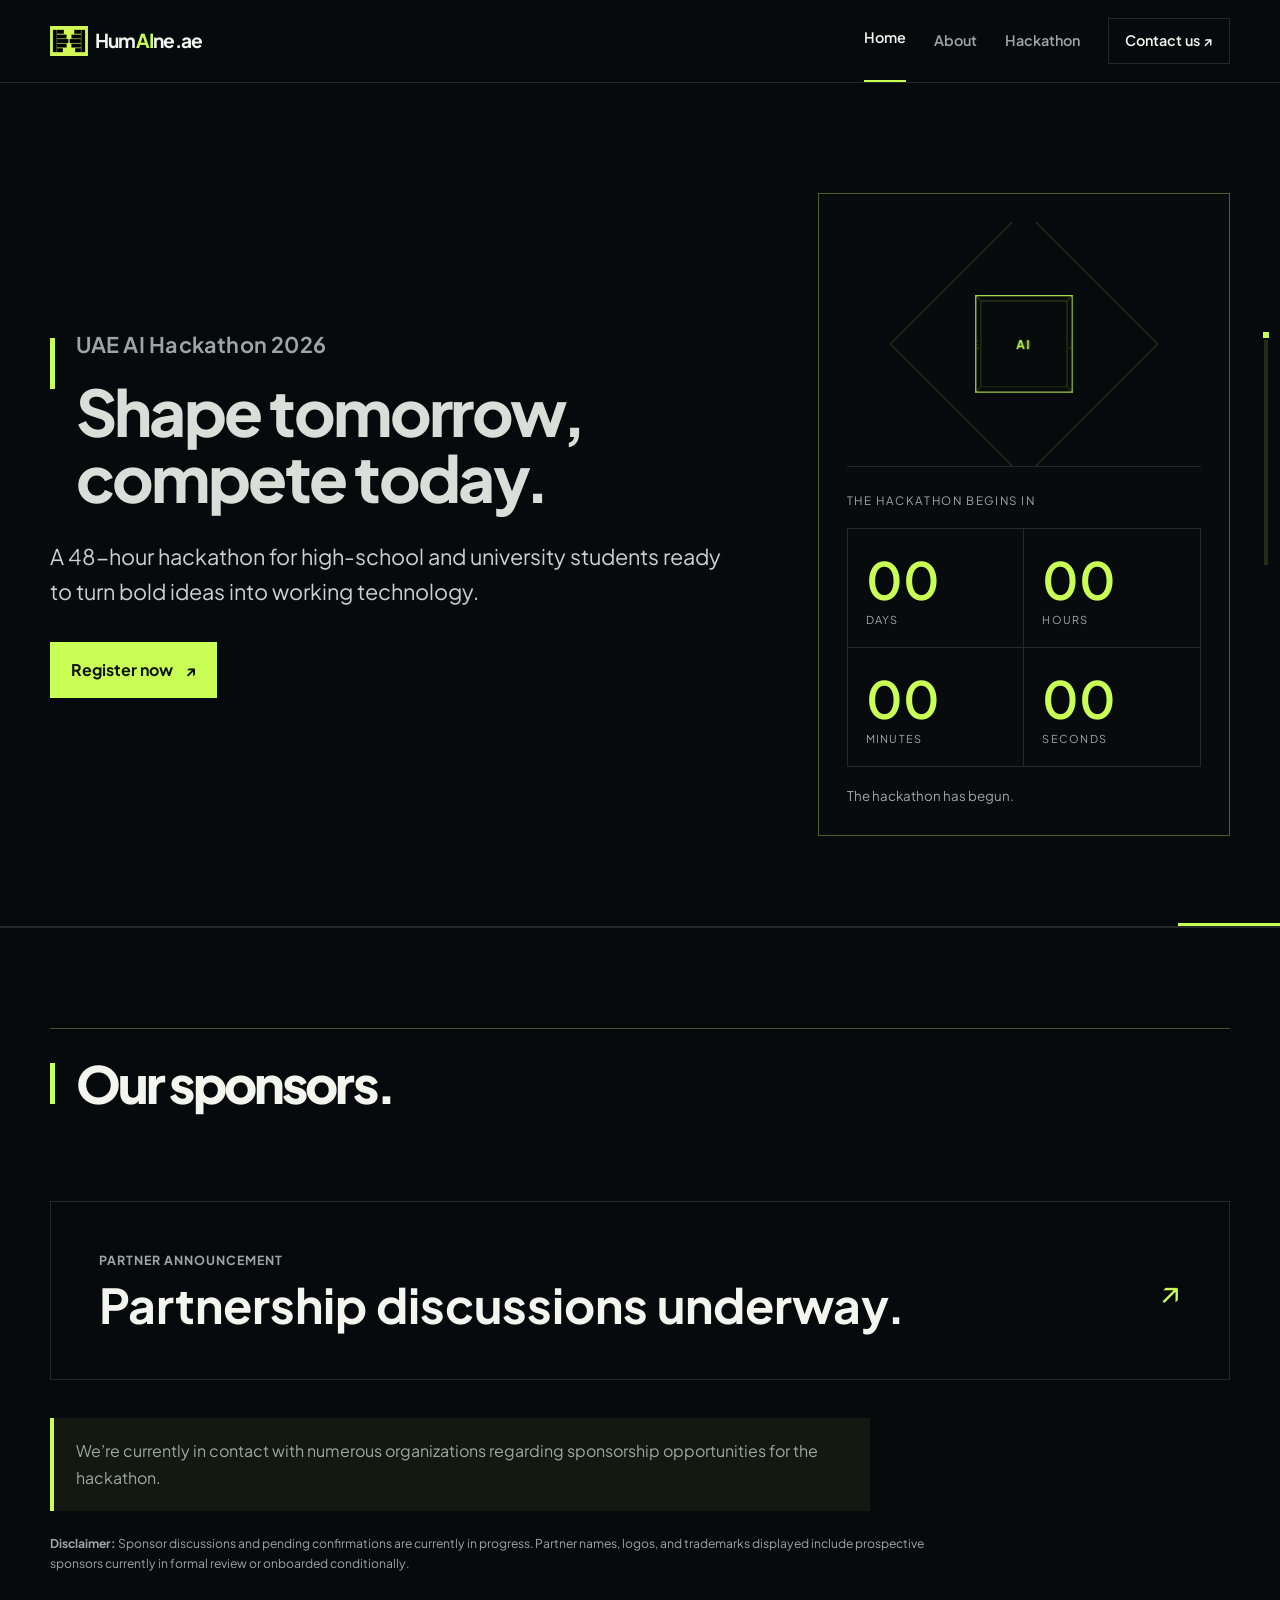
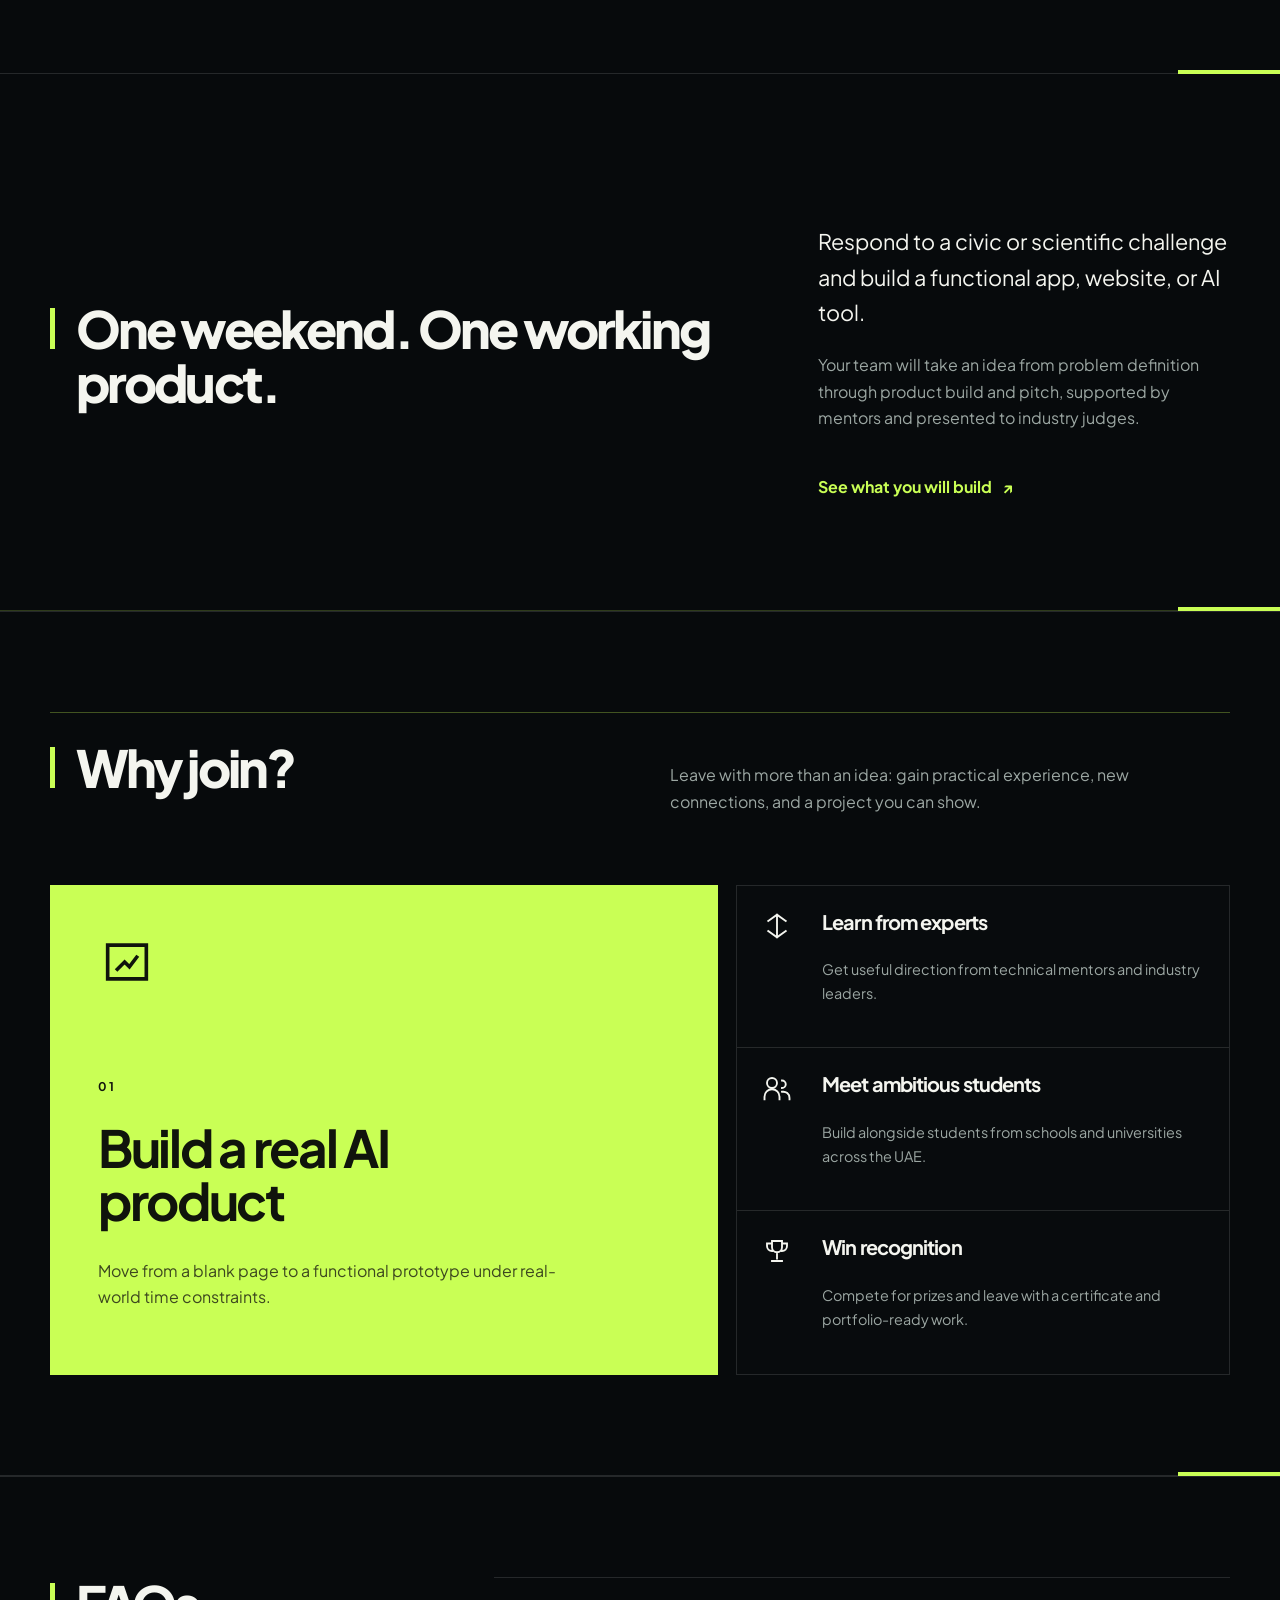
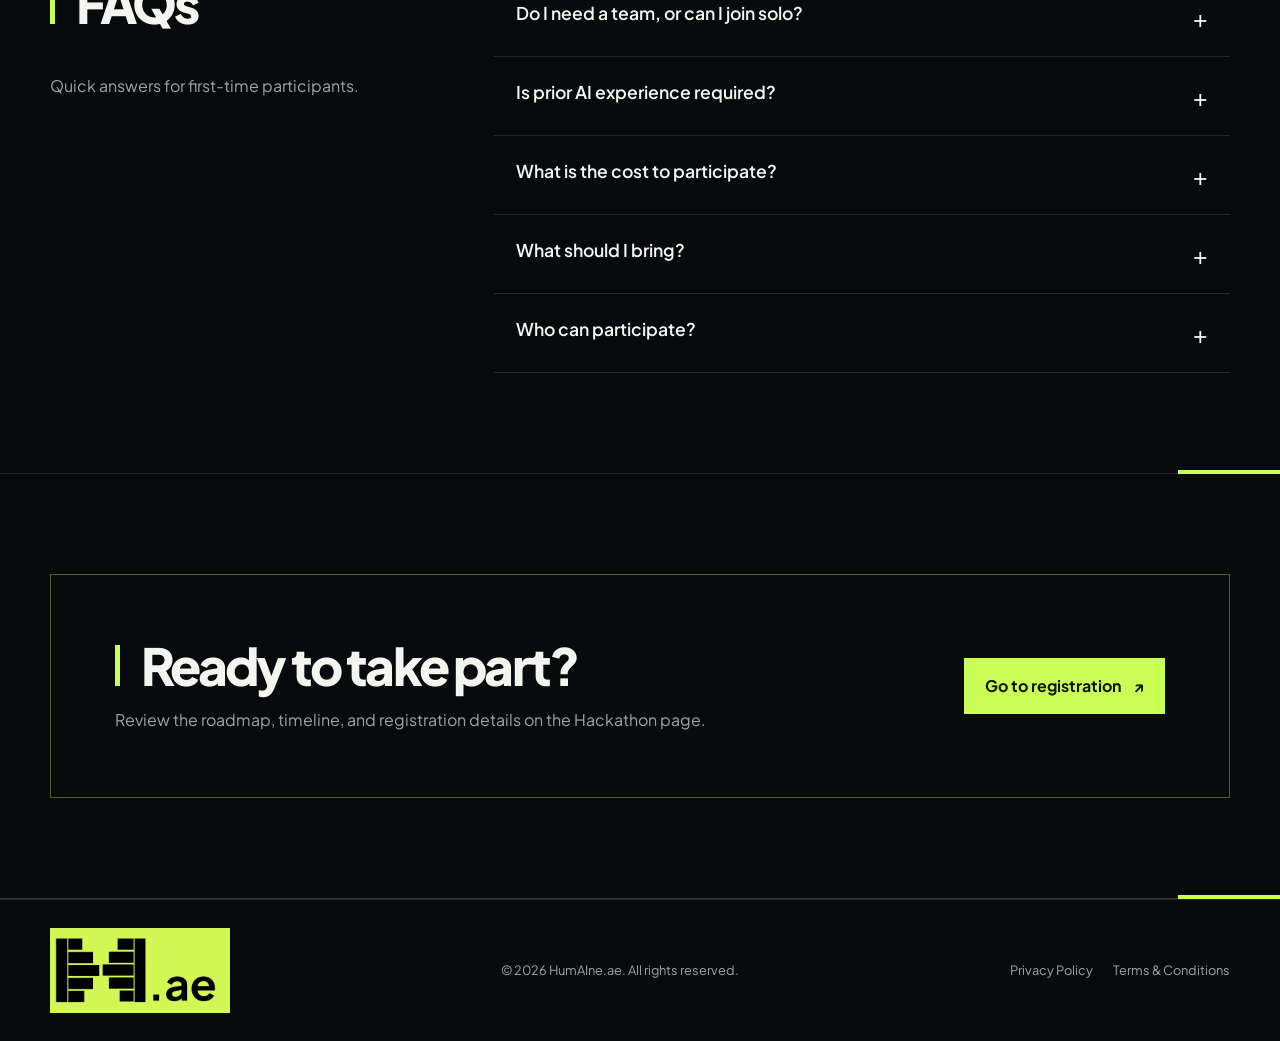
==== index.html @ a7acb96a "date change 2" ====
<!doctype html>
<html lang="en">
<head>
<base id="site-base" href="/">
<script>if (location.protocol === 'file:') document.getElementById('site-base').href = new URL('.', location.href).href;</script>
  <meta charset="utf-8">
  <meta name="viewport" content="width=device-width,initial-scale=1">
  <title>UAE AI Hackathon 2026 for Students | HumAIne</title>
  <meta name="description" content="Join the HumAIne UAE AI Hackathon 2026—a free 48-hour event for high-school and university students building real AI solutions.">
  <link rel="canonical" href="https://humaine.ae/">
  <meta property="og:type" content="website">
  <meta property="og:title" content="HumAIne | UAE AI Hackathon">
  <meta property="og:description" content="Build real AI solutions at the UAE AI Hackathon. Apply now!">
<meta property="og:image" content="https://humaine.ae/assets/images/og-preview.png">
  <meta property="og:image:width" content="1200"><meta property="og:image:height" content="630">
  <meta property="og:url" content="https://humaine.ae/"><meta property="og:site_name" content="HumAIne">
  <meta name="twitter:card" content="summary_large_image">
  <meta name="twitter:title" content="HumAIne | UAE AI Hackathon">
  <meta name="twitter:description" content="Build ideas that move the UAE forward. Register your team.">
<meta name="twitter:image" content="https://humaine.ae/assets/images/og-preview.png">
<link rel="icon" type="image/svg+xml" href="/favicon.svg">
<link rel="stylesheet" href="assets/css/styles.css">
<script src="assets/js/script.js" defer></script>
</head>
<body>
  <header class="site-header"><div class="container"><a class="brand" href="/" aria-label="HumAIne.ae home"><img class="brand-mark" src="assets/images/logonew.svg" alt="" width="512" height="416"><span class="brand-text">Hum<span>AI</span>ne.ae</span></a><nav class="main-nav" aria-label="Primary"><a aria-current="page" href="/"><span>Home</span></a><a href="/about/"><span>About</span></a><a href="/hackathon/"><span>Hackathon</span></a><a class="nav-cta" href="/contact/">Contact us ↗</a></nav></div></header>
  <main>
    <section class="countdown-hero">
      <div class="ai-grid" aria-hidden="true"><span></span><span></span><span></span><span></span><span></span></div>
      <div class="container countdown-layout">
        <div class="countdown-copy">
          <h1><span class="event-title">UAE AI Hackathon 2026</span><span>Shape tomorrow,</span> <span>compete today.</span></h1>
          <p class="lede">A 48-hour hackathon for high-school and university students ready to turn bold ideas into working technology.</p>
          <a class="btn" href="/hackathon/#registration">Register now <span>↗</span></a>
        </div>
        <div class="countdown-panel" data-countdown="2026-11-13T13:00:00+04:00">
          <div class="cube-stage" aria-hidden="true">
            <div class="data-cube">
              <span class="cube-face cube-front">AI</span><span class="cube-face cube-back">01</span>
              <span class="cube-face cube-right">BUILD</span><span class="cube-face cube-left">UAE</span>
              <span class="cube-face cube-top">48H</span><span class="cube-face cube-bottom">2026</span>
            </div>
            <div class="cube-axis"></div>
          </div>
          <p>The hackathon begins in</p>
          <div class="countdown-units" aria-hidden="true">
            <div><strong data-days>00</strong><span>Days</span></div>
            <div><strong data-hours>00</strong><span>Hours</span></div>
            <div><strong data-minutes>00</strong><span>Minutes</span></div>
            <div><strong data-seconds>00</strong><span>Seconds</span></div>
          </div>
          <small data-countdown-status>Friday, November 13 · 1:00 PM GST (UTC+4)</small>
        </div>
      </div>
    </section>

    <section class="home-sponsors" aria-labelledby="sponsors-title"><div class="container"><div class="section-head"><div><h2 id="sponsors-title">Our sponsors.</h2></div></div><a class="sponsor-pending-link" href="/contact/#partners"><span><small>Partner announcement</small><strong>Partnership discussions underway.</strong></span><span aria-hidden="true">↗</span></a><p class="sponsor-status">We’re currently in contact with numerous organizations regarding sponsorship opportunities for the hackathon.</p><p class="sponsor-disclaimer"><strong>Disclaimer:</strong> Sponsor discussions and pending confirmations are currently in progress. Partner names, logos, and trademarks displayed include prospective sponsors currently in formal review or onboarded conditionally.</p></div></section>

    <section class="home-intro"><div class="container intro-layout"><div><h2>One weekend. One working product.</h2></div><div class="intro-copy"><p class="lede">Respond to a civic or scientific challenge and build a functional app, website, or AI tool.</p><p>Your team will take an idea from problem definition through product build and pitch, supported by mentors and presented to industry judges.</p><a class="text-link" href="/hackathon/#roadmap">See what you will build <span>↗</span></a></div></div></section>

    <section class="why-join" aria-labelledby="why-title"><div class="container"><div class="section-head"><div><h2 id="why-title">Why join?</h2></div><p>Leave with more than an idea: gain practical experience, new connections, and a project you can show.</p></div><div class="value-layout">
      <article class="value-feature"><svg aria-hidden="true" viewBox="0 0 24 24"><path d="M4 19V5h16v14H4Zm4-4 3-3 2 2 3-4"/></svg><span>01</span><h3>Build a real AI product</h3><p>Move from a blank page to a functional prototype under real-world time constraints.</p></article>
      <div class="value-stack"><article><svg aria-hidden="true" viewBox="0 0 24 24"><path d="M12 3v18M5 8l7-5 7 5M5 16l7 5 7-5"/></svg><h3>Learn from experts</h3><p>Get useful direction from technical mentors and industry leaders.</p></article><article><svg aria-hidden="true" viewBox="0 0 24 24"><path d="M8 12a4 4 0 1 0 0-8 4 4 0 0 0 0 8Zm8 0a3 3 0 1 0 0-6M2 21v-2a6 6 0 0 1 12 0v2m2-6a5 5 0 0 1 6 5v1"/></svg><h3>Meet ambitious students</h3><p>Build alongside students from schools and universities across the UAE.</p></article><article><svg aria-hidden="true" viewBox="0 0 24 24"><path d="M8 4h8v5a4 4 0 0 1-8 0V4Zm0 2H4v2a4 4 0 0 0 4 4m8-6h4v2a4 4 0 0 1-4 4m-4 1v5m-4 2h8"/></svg><h3>Win recognition</h3><p>Compete for prizes and leave with a certificate and portfolio-ready work.</p></article></div>
    </div></div></section>

    <section class="faq-section" aria-labelledby="faq-title"><div class="container faq-layout"><div><h2 id="faq-title">FAQs</h2><p>Quick answers for first-time participants.</p></div><div class="faq-list"><details><summary>Do I need a team, or can I join solo?<span>+</span></summary><p>You can register your interest even if you do not yet have a complete team. Final team formation details will be shared with accepted participants.</p></details><details><summary>Is prior AI experience required?<span>+</span></summary><p>No. Curiosity, commitment, and a willingness to learn matter most. Teams can combine technical, design, research, and presentation skills.</p></details><details><summary>What is the cost to participate?<span>+</span></summary><p><strong>Participation is 100% free.</strong> There is no registration or attendance fee.</p></details><details><summary>What should I bring?<span>+</span></summary><p>Bring your laptop, charger, identification, and anything specified in the participant information sent before the event.</p></details><details><summary>Who can participate?<span>+</span></summary><p>The hackathon is open to eligible high-school and university students across the UAE.</p></details></div></div></section>

    <section class="home-registration"><div class="container registration-callout"><div><h2>Ready to take part?</h2><p>Review the roadmap, timeline, and registration details on the Hackathon page.</p></div><a class="btn" href="/hackathon/#registration">Go to registration <span>↗</span></a></div></section>
  </main>
  <footer class="site-footer"><div class="container legal-footer"><span>© 2026 HumAIne.ae. All rights reserved.</span><nav aria-label="Legal"><a href="/privacy/">Privacy Policy</a><a href="/terms/">Terms &amp; Conditions</a></nav></div></footer>
</body>
</html>
---- assets/css/styles.css ----
@font-face {
  font-family: "Plus Jakarta Sans";
src: url("../fonts/PlusJakartaSans-VariableFont_wght.ttf") format("truetype");
  font-style: normal;
  font-weight: 200 800;
  font-display: swap;
}
@font-face {
  font-family: "Plus Jakarta Sans";
src: url("../fonts/PlusJakartaSans-Italic-VariableFont_wght.ttf") format("truetype");
  font-style: italic;
  font-weight: 200 800;
  font-display: swap;
}

:root {
  --ink: #f4f5ef;
  --night: #080b0d;
  --panel: #111619;
  --soft: #9ca7a3;
  --line: rgba(255, 255, 255, 0.12);
  --lime: #c9ff55;
  --orange: #ff6b35;
  --max: 1180px;
}
* {
  box-sizing: border-box;
}
html {
  scroll-behavior: smooth;
  scrollbar-width: none;
  -ms-overflow-style: none;
}
html::-webkit-scrollbar,
body::-webkit-scrollbar {
  display: none;
  width: 0;
  height: 0;
}
body {
  margin: 0;
  background: var(--night);
  color: var(--ink);
  font-family: "DM Sans", sans-serif;
  line-height: 1.65;
}
body:before {
  content: "";
  position: fixed;
  inset: 0;
  pointer-events: none;
  opacity: 0.22;
  background-image:
    linear-gradient(rgba(255, 255, 255, 0.025) 1px, transparent 1px),
    linear-gradient(90deg, rgba(255, 255, 255, 0.025) 1px, transparent 1px);
  background-size: 44px 44px;
}
a {
  color: inherit;
}
.container {
  width: min(var(--max), calc(100% - 40px));
  margin: auto;
}
.site-header {
  position: sticky;
  top: 0;
  z-index: 100;
  border-bottom: 1px solid var(--line);
  background: rgba(8, 11, 13, 0.94);
  backdrop-filter: blur(18px);
}
.site-header .container {
  height: 82px;
  display: flex;
  align-items: center;
  justify-content: space-between;
  gap: 24px;
}
.brand {
  display: inline-flex;
  align-items: center;
  gap: 7px;
  font-size: 1.2rem;
  font-weight: 700;
  letter-spacing: -0.04em;
  text-decoration: none;
}
.brand img {
  display: block;
  flex: 0 0 auto;
}
.brand-mark {
  width: 38px;
  height: 34px;
  object-fit: contain;
}
.brand-text {
  color: var(--ink);
  white-space: nowrap;
}
.brand-text span {
  color: var(--lime);
}
.main-nav {
  display: flex;
  align-items: center;
  gap: 28px;
}
.main-nav a {
  display: inline-flex;
  align-items: center;
  justify-content: center;
  text-decoration: none;
  color: var(--soft);
  font-size: 0.9rem;
  font-weight: 600;
}
.main-nav a:hover,
.main-nav a[aria-current="page"] {
  color: var(--ink);
}
.menu-toggle {
  display: none;
  width: 46px;
  height: 46px;
  padding: 11px;
  background: transparent;
  border: 1px solid var(--line);
  cursor: pointer;
}
.menu-toggle span {
  display: block;
  width: 100%;
  height: 2px;
  margin: 4px 0;
  background: var(--ink);
  transition:
    transform 0.2s ease,
    opacity 0.2s ease;
}
.nav-cta {
  border: 1px solid var(--line);
  padding: 10px 16px;
  color: var(--ink) !important;
}
h1,
h2,
h3 {
  font-family: "Space Grotesk";
  line-height: 1.05;
  letter-spacing: -0.045em;
  margin-top: 0;
}
h1 {
  font-size: clamp(3rem, 7vw, 6.7rem);
  max-width: 1000px;
  margin-bottom: 28px;
}
h2 {
  font-size: clamp(2.2rem, 4vw, 4rem);
}
h3 {
  font-size: 1.25rem;
}
p {
  color: var(--soft);
}
.lede {
  font-size: clamp(1.05rem, 2vw, 1.35rem);
  max-width: 700px;
  color: #cbd1ce;
}
.hero {
  padding: 92px 0 72px;
  overflow: hidden;
}
.hero-grid {
  display: grid;
  grid-template-columns: 1.5fr 0.5fr;
  gap: 50px;
  align-items: end;
}
.hero h1 em {
  font-style: normal;
  color: var(--lime);
}
.button-row {
  display: flex;
  flex-wrap: wrap;
  gap: 12px;
  margin-top: 34px;
}
.btn {
  display: inline-flex;
  align-items: center;
  justify-content: center;
  gap: 12px;
  padding: 14px 20px;
  background: var(--lime);
  color: #10140c;
  text-decoration: none;
  font-weight: 700;
  border: 1px solid var(--lime);
}
.btn:hover {
  background: #dcff91;
}
.btn.secondary {
  background: transparent;
  color: var(--ink);
  border-color: var(--line);
}
.hero-note {
  border-left: 1px solid var(--line);
  padding-left: 26px;
}
.hero-note .big {
  font: 600 2.5rem "Space Grotesk";
  color: var(--ink);
  display: block;
}
.hero-note small {
  color: var(--soft);
  text-transform: uppercase;
  letter-spacing: 0.12em;
}
.stats {
  border-top: 1px solid var(--line);
  border-bottom: 1px solid var(--line);
}
.stats-grid {
  display: grid;
  grid-template-columns: repeat(4, 1fr);
}
.stat {
  padding: 28px 22px;
  border-right: 1px solid var(--line);
}
.stat:first-child {
  padding-left: 0;
}
.stat:last-child {
  border: 0;
}
.stat strong {
  display: block;
  font: 600 2rem "Space Grotesk";
  color: var(--lime);
}
.stat span {
  font-size: 0.8rem;
  color: var(--soft);
  text-transform: uppercase;
  letter-spacing: 0.1em;
}
.section {
  padding: 100px 0;
}
.section-head {
  display: grid;
  grid-template-columns: 1fr 1fr;
  gap: 60px;
  align-items: end;
  margin-bottom: 48px;
}
.section-head p {
  margin: 0;
  max-width: 580px;
}
.card-grid {
  display: grid;
  grid-template-columns: repeat(3, 1fr);
  gap: 16px;
}
.card {
  background: var(--panel);
  border: 1px solid var(--line);
  padding: 28px;
  min-height: 230px;
}
.card .number {
  color: var(--lime);
  font: 600 0.8rem "Space Grotesk";
  letter-spacing: 0.14em;
}
.card h3 {
  margin: 44px 0 12px;
}
.card p {
  margin: 0;
  font-size: 0.94rem;
}
.light-section {
  background: #eef1e9;
  color: #101411;
  position: relative;
}
.light-section p {
  color: #58605b;
}
.light-section .eyebrow {
  color: #4d7011;
}
.light-section .eyebrow:before {
  background: #4d7011;
}
.light-section .card {
  background: white;
  border-color: #d5dad1;
}
.light-section .card .number {
  color: #638d17;
}
.timeline {
  display: grid;
  grid-template-columns: repeat(3, 1fr);
  border-top: 1px solid var(--line);
}
.timeline article {
  padding: 28px;
  border-right: 1px solid var(--line);
}
.timeline article:first-child {
  padding-left: 0;
}
.timeline article:last-child {
  border: 0;
}
.timeline time {
  color: var(--orange);
  font-weight: 700;
  text-transform: uppercase;
  font-size: 0.78rem;
  letter-spacing: 0.12em;
}
.partner-band {
  padding: 44px 0;
  border-block: 1px solid var(--line);
}
.partner-row {
  display: flex;
  align-items: center;
  justify-content: space-between;
  gap: 30px;
}
.partner-name {
  font: 600 clamp(1.5rem, 3vw, 2.5rem) "Space Grotesk";
}
.partner-name span {
  color: var(--soft);
  font-size: 0.8rem;
  display: block;
  letter-spacing: 0.1em;
  text-transform: uppercase;
  margin-bottom: 4px;
}
.page-hero {
  padding: 80px 0 56px;
  border-bottom: 1px solid var(--line);
}
.page-hero h1 {
  font-size: clamp(3rem, 6vw, 5.5rem);
  margin-bottom: 20px;
}
.page-hero .lede {
  margin-bottom: 0;
}
.split {
  display: grid;
  grid-template-columns: 0.8fr 1.2fr;
  gap: 80px;
}
.split h2 {
  position: sticky;
  top: 30px;
}
.prose p {
  font-size: 1.12rem;
}
.feature-list {
  list-style: none;
  padding: 0;
  margin: 36px 0;
}
.feature-list li {
  padding: 20px 0;
  border-top: 1px solid var(--line);
  display: grid;
  grid-template-columns: 38px 1fr;
  gap: 14px;
  color: #cbd1ce;
}
.feature-list li:before {
  content: "↗";
  color: var(--lime);
}
.contact-grid {
  display: grid;
  grid-template-columns: 1fr 1fr;
  gap: 20px;
}
.contact-card {
  border: 1px solid var(--line);
  padding: 32px;
  background: var(--panel);
}
.contact-card a {
  font: 600 clamp(1.25rem, 2vw, 1.8rem) "Space Grotesk";
  text-decoration: none;
}
.contact-card p {
  margin-bottom: 4px;
}
.section-nav {
  display: flex;
  flex-wrap: wrap;
  gap: 10px;
  margin-top: 32px;
}
.section-nav a {
  border: 1px solid var(--line);
  padding: 10px 14px;
  text-decoration: none;
  color: var(--soft);
  font-size: 0.85rem;
  font-weight: 700;
}
.section-nav a:hover {
  border-color: var(--lime);
  color: var(--lime);
}
.media-placeholder {
  min-height: 360px;
  border: 1px dashed rgba(255, 255, 255, 0.25);
  display: grid;
  place-items: center;
  text-align: center;
  padding: 40px;
  background: var(--panel);
}
.media-placeholder strong {
  display: block;
  font: 600 1.4rem "Space Grotesk";
  color: var(--ink);
  margin-bottom: 8px;
}
.registration-box {
  border: 1px solid var(--line);
  background: var(--panel);
  padding: 40px;
}
.registration-box h3 {
  font-size: 1.8rem;
}
.registration-box p {
  max-width: 650px;
}
.callout {
  background: var(--lime);
  color: #10140c;
  padding: 54px;
  display: grid;
  grid-template-columns: 1.2fr 0.8fr;
  gap: 30px;
  align-items: center;
}
.callout h2 {
  margin: 0;
}
.callout p {
  color: #35401f;
}
.callout .btn {
  background: #10140c;
  color: white;
  border-color: #10140c;
  justify-self: end;
}
.site-footer {
  padding: 28px 0;
  border-top: 1px solid var(--line);
}
.legal-footer {
  display: flex;
  align-items: center;
  justify-content: space-between;
  gap: 24px;
  color: var(--soft);
  font-size: 0.8rem;
}

/* Accessible pointer and touch targets */
.main-nav a,
.btn,
.text-link,
.legal-footer a,
.faq-list summary {
  min-height: 44px;
}
.text-link,
.legal-footer a {
  display: inline-flex;
  align-items: center;
}
.footer-brand {
  display: block;
  flex: 0 0 auto;
  width: 180px;
  aspect-ratio: 2048 / 970;
}
.footer-brand img {
  display: block;
  width: 100%;
  height: 100%;
  object-fit: contain;
}
.legal-footer nav {
  display: flex;
  gap: 20px;
}
.legal-footer a {
  color: var(--soft);
  text-decoration: none;
}
.legal-footer a:hover {
  color: var(--ink);
}
.home-intro {
  padding: clamp(72px, 10vw, 130px) 0 100px;
}
.intro-layout {
  display: grid;
  grid-template-columns: 1.25fr 0.75fr;
  gap: 80px;
  align-items: center;
}
.home-intro h1,
.home-intro h2 {
  margin-bottom: 0;
}
.intro-copy {
  padding-bottom: 0;
}
.intro-copy .lede {
  color: var(--ink);
}
.text-link {
  display: inline-flex;
  gap: 10px;
  margin-top: 18px;
  color: var(--lime);
  font-weight: 700;
  text-decoration: none;
}
.text-link:hover span {
  transform: translate(3px, -3px);
}
.text-link span {
  transition: transform 0.18s ease;
}
.home-sponsors {
  padding: 100px 0;
  background: #eef1e9;
  color: #101411;
}
.home-sponsors p {
  color: #58605b;
}
.home-sponsors .eyebrow {
  color: #4d7011;
}
.home-sponsors .eyebrow:before {
  background: #4d7011;
}
.sponsor-gallery {
  display: grid;
  grid-template-columns: repeat(2, minmax(0, 1fr));
  gap: 28px;
}
.sponsor-item {
  margin: 0;
}
.sponsor-image {
  aspect-ratio: 16/9;
  background: #fff;
  border: 1px solid #d5dad1;
  display: grid;
  place-items: center;
  overflow: hidden;
}
.sponsor-image span {
  font: 600 clamp(1.5rem, 3vw, 2.5rem) "Space Grotesk";
  color: #18201a;
}
.sponsor-image--open {
  background: transparent;
  border-style: dashed;
}
.sponsor-image--open span {
  color: #7b837d;
  font-size: 1rem;
  text-transform: uppercase;
  letter-spacing: 0.14em;
}
.sponsor-item figcaption {
  margin-top: 15px;
  font: 600 1rem "Space Grotesk";
  color: #101411;
}
.sponsor-image img {
  display: block;
  width: 100%;
  height: 100%;
  object-fit: fill;
}
.sponsor-pending-link {
  display: flex;
  align-items: center;
  justify-content: space-between;
  gap: 28px;
  min-height: 150px;
  padding: clamp(26px, 5vw, 48px);
  border: 1px solid var(--line);
  color: var(--ink);
  text-decoration: none;
  transition:
    border-color 0.2s ease,
    background-color 0.2s ease;
}
.sponsor-pending-link small,
.sponsor-pending-link strong {
  display: block;
}
.sponsor-pending-link small {
  margin-bottom: 8px;
  color: var(--soft);
  font-size: 0.78rem;
  font-weight: 700;
  letter-spacing: 0.08em;
  text-transform: uppercase;
}
.sponsor-pending-link strong {
  font-size: clamp(1.6rem, 4vw, 3rem);
  line-height: 1.1;
}
.sponsor-pending-link > span:last-child {
  color: var(--lime);
  font-size: 2rem;
  transition: transform 0.2s ease;
}
.sponsor-pending-link:hover {
  border-color: var(--lime);
  background: rgba(201, 255, 85, 0.05);
}
.sponsor-pending-link:hover > span:last-child {
  transform: translate(4px, -4px);
}
.sponsor-contact {
  scroll-margin-top: 82px;
}
.home-registration {
  padding: 100px 0;
}
.registration-callout {
  display: grid;
  grid-template-columns: 1fr auto;
  gap: 50px;
  align-items: center;
  background: var(--panel);
  border: 1px solid var(--line);
  padding: clamp(32px, 6vw, 64px);
}
.registration-callout h2 {
  margin-bottom: 14px;
}
.registration-callout p:not(.eyebrow) {
  margin: 0;
  max-width: 650px;
}
.registration-callout .btn {
  white-space: nowrap;
}
.countdown-hero {
  position: relative;
  min-height: 680px;
  padding: 110px 0 90px;
  overflow: hidden;
  border-bottom: 1px solid var(--line);
}
.countdown-layout {
  position: relative;
  z-index: 2;
  display: grid;
  grid-template-columns: 1.25fr 0.75fr;
  gap: 80px;
  align-items: center;
}
.countdown-copy h1 {
  font-size: clamp(3.5rem, 7vw, 7rem);
  max-width: 850px;
}
.countdown-copy .lede {
  margin-bottom: 32px;
}
.countdown-panel {
  border: 1px solid var(--line);
  background: var(--night);
  padding: 28px;
}
.countdown-panel > p {
  margin: 0 0 18px;
  text-transform: uppercase;
  letter-spacing: 0.14em;
  font-size: 0.72rem;
}
.countdown-units {
  display: grid;
  grid-template-columns: 1fr 1fr;
  border-top: 1px solid var(--line);
  border-left: 1px solid var(--line);
}
.countdown-units div {
  padding: 18px;
  border-right: 1px solid var(--line);
  border-bottom: 1px solid var(--line);
}
.countdown-units strong,
.countdown-units span {
  display: block;
}
.countdown-units strong {
  font: 600 clamp(2rem, 4vw, 3.3rem) "Space Grotesk";
  color: var(--lime);
}
.countdown-units span {
  color: var(--soft);
  font-size: 0.68rem;
  text-transform: uppercase;
  letter-spacing: 0.12em;
}
.countdown-panel small {
  display: block;
  color: var(--soft);
  margin-top: 18px;
}
.ai-grid {
  position: absolute;
  inset: 0;
  opacity: 0.65;
  background-image:
    linear-gradient(rgba(201, 255, 85, 0.06) 1px, transparent 1px),
    linear-gradient(90deg, rgba(201, 255, 85, 0.06) 1px, transparent 1px);
  background-size: 64px 64px;
  mask-image: linear-gradient(90deg, #000, transparent);
}
.ai-grid span {
  position: absolute;
  width: 9px;
  height: 9px;
  background: var(--lime);
  border: 2px solid var(--night);
  animation: node-pulse 3s ease-in-out infinite;
}
.ai-grid span:nth-child(1) {
  left: 8%;
  top: 23%;
}
.ai-grid span:nth-child(2) {
  left: 28%;
  top: 68%;
  animation-delay: 0.5s;
}
.ai-grid span:nth-child(3) {
  left: 48%;
  top: 18%;
  animation-delay: 1.2s;
}
.ai-grid span:nth-child(4) {
  left: 67%;
  top: 78%;
  animation-delay: 1.8s;
}
.ai-grid span:nth-child(5) {
  left: 87%;
  top: 34%;
  animation-delay: 2.3s;
}
@keyframes node-pulse {
  0%,
  100% {
    transform: scale(1);
    opacity: 0.3;
  }
  50% {
    transform: scale(1.8);
    opacity: 1;
  }
}
.why-join {
  padding: 100px 0;
  border-block: 1px solid var(--line);
}
.value-layout {
  display: grid;
  grid-template-columns: 1.15fr 0.85fr;
  gap: 18px;
}
.value-feature {
  background: var(--lime);
  color: #10140c;
  padding: 48px;
  min-height: 490px;
  display: flex;
  flex-direction: column;
  align-items: flex-start;
}
.value-feature svg {
  width: 58px;
  height: 58px;
  margin-bottom: auto;
}
.value-feature span {
  font-size: 0.75rem;
  font-weight: 700;
  letter-spacing: 0.14em;
}
.value-feature h3 {
  font-size: clamp(2rem, 4vw, 3.6rem);
  margin: 24px 0 14px;
  max-width: 480px;
}
.value-feature p {
  color: #3d481f;
  max-width: 500px;
}
.value-stack {
  display: grid;
  grid-template-rows: repeat(3, 1fr);
  border: 1px solid var(--line);
}
.value-stack article {
  display: grid;
  grid-template-columns: 42px 1fr;
  gap: 10px 18px;
  padding: 25px;
  border-bottom: 1px solid var(--line);
}
.value-stack article:last-child {
  border: 0;
}
.value-stack svg {
  grid-row: 1/3;
  width: 30px;
  height: 30px;
}
.value-stack h3 {
  margin: 0;
}
.value-stack p {
  margin: 0;
  font-size: 0.9rem;
}
.value-layout svg {
  fill: none;
  stroke: currentColor;
  stroke-width: 1.5;
  stroke-linecap: square;
  stroke-linejoin: miter;
}
.faq-section {
  padding: 100px 0;
  background: #eef1e9;
  color: #101411;
}
.faq-section p {
  color: #58605b;
}
.faq-section .eyebrow {
  color: #4d7011;
}
.faq-section .eyebrow:before {
  background: #4d7011;
}
.faq-layout {
  display: grid;
  grid-template-columns: 0.65fr 1.35fr;
  gap: 90px;
}
.faq-list {
  border-top: 1px solid #cbd1c7;
}
.faq-list details {
  border-bottom: 1px solid #cbd1c7;
}
.faq-list summary {
  list-style: none;
  cursor: pointer;
  display: flex;
  justify-content: space-between;
  gap: 30px;
  padding: 24px 22px;
  font: 600 1.1rem "Space Grotesk";
}
.faq-list summary::-webkit-details-marker {
  display: none;
}
.faq-list summary span {
  flex: 0 0 auto;
  font-size: 1.5rem;
  font-weight: 400;
  transition: transform 0.2s;
}
.faq-list details[open] summary span {
  transform: rotate(45deg);
}
.faq-list details p {
  padding: 0 22px 22px;
  margin: 0;
}
.faq-list details strong {
  color: #101411;
}
.build-roadmap {
  padding: 100px 0;
}
.roadmap-grid {
  display: grid;
  grid-template-columns: 0.85fr 1.15fr;
  gap: 20px;
}
.roadmap-steps {
  list-style: none;
  padding: 0;
  margin: 0;
  border-top: 1px solid var(--line);
}
.roadmap-steps li {
  display: grid;
  grid-template-columns: 48px 1fr;
  gap: 14px;
  padding: 18px 0;
  border-bottom: 1px solid var(--line);
}
.roadmap-steps li > span {
  color: var(--lime);
  font: 0.72rem "Space Grotesk";
}
.roadmap-steps h3,
.roadmap-steps p {
  margin: 0;
}
.roadmap-steps p {
  font-size: 0.86rem;
}
.roadmap-output {
  background: var(--lime);
  color: #10140c;
  padding: 42px;
  display: grid;
  align-content: start;
}
.roadmap-output .output-label {
  color: #4d6419;
  text-transform: uppercase;
  letter-spacing: 0.14em;
  font-size: 0.72rem;
  margin: 0 0 50px;
}
.roadmap-output > div {
  border-top: 1px solid rgba(16, 20, 12, 0.25);
  padding: 25px 0;
  display: grid;
  grid-template-columns: 45px 1fr;
  gap: 4px 15px;
}
.roadmap-output > div span {
  grid-row: 1/3;
  font-weight: 700;
}
.roadmap-output h3,
.roadmap-output p {
  margin: 0;
}
.roadmap-output p {
  color: #40501f;
}
.roadmap-output code {
  margin-top: 35px;
  border: 1px solid rgba(16, 20, 12, 0.3);
  padding: 14px;
  font-size: 0.9rem;
}
.people-section {
  padding: 100px 0;
}
.people-grid {
  display: grid;
  grid-template-columns: repeat(4, 1fr);
  gap: 18px;
}
.people-grid figure {
  margin: 0;
}
.person-photo {
  aspect-ratio: 4/5;
  background: var(--panel);
  border: 1px dashed var(--line);
  display: grid;
  place-items: center;
}
.person-photo span {
  color: var(--soft);
  font-size: 0.72rem;
  text-transform: uppercase;
  letter-spacing: 0.15em;
}
.people-grid figcaption {
  padding-top: 15px;
}
.people-grid strong,
.people-grid figcaption span {
  display: block;
}
.people-grid strong {
  font-family: "Space Grotesk";
}
.people-grid figcaption span {
  color: var(--lime);
  font-size: 0.75rem;
  text-transform: uppercase;
  letter-spacing: 0.08em;
  margin-top: 4px;
}
.about-intro {
  padding: clamp(72px, 10vw, 130px) 0 100px;
  border-bottom: 1px solid var(--line);
}
.about-intro-layout {
  display: grid;
  grid-template-columns: 1.15fr 0.85fr;
  gap: 80px;
  align-items: start;
}
.about-intro h1 {
  margin-bottom: 0;
}
.about-copy {
  max-width: 620px;
  padding-top: 34px;
  border-top: 1px solid var(--line);
}
.about-copy p {
  font-size: clamp(1rem, 1.5vw, 1.15rem);
  line-height: 1.75;
  color: #cbd1ce;
  margin: 0 0 20px;
}
.about-copy p:last-child {
  margin-bottom: 0;
}
.founders-section {
  padding: 100px 0;
}
.founders-grid {
  display: grid;
  grid-template-columns: repeat(4, minmax(0, 1fr));
  gap: 20px;
}
.founder-card {
  margin: 0;
}
.founder-photo {
  aspect-ratio: 4/5;
  border: 1px dashed rgba(255, 255, 255, 0.25);
  background: var(--panel);
  display: grid;
  place-items: center;
}
.founder-photo span {
  color: var(--soft);
  font-size: 0.78rem;
  font-weight: 700;
  text-transform: uppercase;
  letter-spacing: 0.16em;
}
.founder-card figcaption {
  padding-top: 17px;
}
.founder-card strong,
.founder-card figcaption span {
  display: block;
}
.founder-card strong {
  font: 600 1.08rem "Space Grotesk";
  color: var(--ink);
}
.founder-card figcaption span {
  margin-top: 4px;
  color: var(--lime);
  font-size: 0.78rem;
  text-transform: uppercase;
  letter-spacing: 0.12em;
}
.hackathon-registration {
  padding: clamp(72px, 10vw, 120px) 0;
  border-bottom: 1px solid var(--line);
}
.registration-hero {
  display: flex;
  align-items: flex-end;
  justify-content: space-between;
  gap: 50px;
}
.registration-hero h1 {
  margin: 0;
}
.registration-hero .btn {
  margin-bottom: 10px;
  white-space: nowrap;
}
.hackathon-timeline {
  padding: 100px 0;
  background: #eef1e9;
  color: #101411;
}
.hackathon-timeline p {
  color: #58605b;
}
.hackathon-timeline .eyebrow {
  color: #4d7011;
}
.hackathon-timeline .eyebrow:before {
  background: #4d7011;
}
.event-timeline {
  list-style: none;
  margin: 0;
  padding: 0;
  display: grid;
  grid-template-columns: repeat(4, minmax(0, 1fr));
  position: relative;
}
.event-timeline:before {
  content: "";
  position: absolute;
  top: 24px;
  left: 24px;
  right: 24px;
  height: 2px;
  background: #cbd1c7;
}
.event-timeline li {
  position: relative;
  padding-right: 28px;
}
.timeline-marker {
  width: 50px;
  height: 50px;
  border-radius: 50%;
  background: #101411;
  color: var(--lime);
  display: grid;
  place-items: center;
  position: relative;
  z-index: 1;
  font: 600 0.75rem "Space Grotesk";
}
.timeline-content {
  padding-top: 28px;
}
.timeline-content time {
  display: block;
  min-height: 44px;
  color: #638d17;
  font-size: 0.76rem;
  font-weight: 700;
  letter-spacing: 0.08em;
  text-transform: uppercase;
}
.timeline-content h3 {
  margin: 12px 0 10px;
}
.timeline-content p {
  font-size: 0.9rem;
  margin: 0;
}
.hackathon-media {
  padding: 100px 0;
}
.empty-media {
  min-height: 360px;
  border: 1px dashed rgba(255, 255, 255, 0.25);
  display: grid;
  place-items: center;
  margin-top: 42px;
  background: var(--panel);
}
.empty-media p {
  margin: 0;
  text-align: center;
}
.contact-details {
  padding: 64px 0 70px;
}
.contact-heading {
  margin-bottom: 32px;
}
.contact-heading h1 {
  font-size: clamp(2.5rem, 5vw, 4.5rem);
  margin-bottom: 0;
}
.contact-methods {
  display: grid;
  grid-template-columns: repeat(2, minmax(0, 1fr));
  border: 1px solid var(--line);
}
.contact-method {
  position: relative;
  display: flex;
  min-width: 0;
  flex-direction: column;
  align-items: flex-start;
  gap: 8px;
  padding: 22px;
  border-right: 1px solid var(--line);
  text-decoration: none;
  transition: background 0.2s ease;
}
.contact-method:last-child {
  border-right: 0;
}
.contact-method:hover {
  background: rgba(255, 255, 255, 0.04);
}
.contact-label {
  color: var(--soft);
  font-size: 0.7rem;
  text-transform: uppercase;
  letter-spacing: 0.12em;
}
.contact-method strong {
  max-width: 100%;
  font: 600 clamp(0.9rem, 1.5vw, 1.1rem) "Space Grotesk";
  color: var(--ink);
  overflow-wrap: anywhere;
}
.contact-arrow {
  position: absolute;
  right: 18px;
  top: 17px;
  color: var(--lime);
  font-size: 1rem;
}
.sponsor-contact {
  padding: 100px 0;
}
.sponsor-contact-card {
  position: relative;
  display: grid;
  grid-template-columns: 72px 1fr auto;
  gap: 38px;
  align-items: center;
  background: var(--lime);
  color: #10140c;
  padding: clamp(34px, 6vw, 66px);
}
.sponsor-contact-card .eyebrow {
  color: #4d6419;
}
.sponsor-contact-card .eyebrow:before {
  background: #4d6419;
}
.sponsor-contact-card h2 {
  max-width: 720px;
  margin-bottom: 18px;
}
.sponsor-contact-card p:not(.eyebrow) {
  color: #40501f;
  max-width: 720px;
  margin-bottom: 0;
}
.sponsor-contact-number {
  align-self: start;
  font: 600 0.8rem "Space Grotesk";
  border: 1px solid rgba(16, 20, 12, 0.25);
  width: 46px;
  height: 46px;
  border-radius: 50%;
  display: grid;
  place-items: center;
}
.sponsor-email {
  background: #10140c;
  color: #fff;
  border-color: #10140c;
  white-space: nowrap;
}
.legal-page {
  padding: clamp(64px, 9vw, 110px) 0;
}
.legal-copy {
  max-width: 820px;
}
.legal-copy h1 {
  font-size: clamp(3rem, 6vw, 5rem);
  margin-bottom: 12px;
}
.legal-highlight {
  margin: 34px 0;
  padding: clamp(22px, 4vw, 34px);
  border: 1px solid rgba(201, 255, 85, 0.5);
  border-left: 5px solid var(--lime);
  background: rgba(201, 255, 85, 0.06);
}
.legal-highlight h2 {
  margin-bottom: 16px;
  color: var(--lime);
  font-size: clamp(1.5rem, 3vw, 2.2rem);
}
.legal-highlight p:last-child {
  margin-bottom: 0;
}
.legal-highlight--liability {
  border-color: rgba(255, 107, 53, 0.55);
  border-left-color: var(--orange);
  background: rgba(255, 107, 53, 0.07);
}
.legal-highlight--liability h2 {
  color: var(--orange);
}

/* Legal documents remain deliberately static and distraction-free. */
.legal-document {
  scroll-behavior: auto;
}
.legal-document *,
.legal-document *::before,
.legal-document *::after {
  animation: none !important;
  transition: none !important;
}
.legal-document .cursor-network,
.legal-document .mouse-grid-light {
  display: none !important;
}
.legal-date {
  font-size: 0.82rem;
  text-transform: uppercase;
  letter-spacing: 0.1em;
  margin-bottom: 56px;
}
.legal-copy h2 {
  font-size: clamp(1.7rem, 3vw, 2.4rem);
  margin-bottom: 28px;
}
.legal-copy p {
  font-size: 1rem;
  margin: 0 0 20px;
}
.legal-copy a {
  color: var(--lime);
}
.founder-photo,
.person-photo {
  border: 1px solid var(--line);
  overflow: hidden;
}
.founder-photo img,
.person-photo img {
  width: 100%;
  height: 100%;
  display: block;
  object-fit: cover;
}
@media (max-width: 900px) {
  .founders-grid {
    grid-template-columns: repeat(2, minmax(0, 1fr));
  }
}
@media (max-width: 760px) {
  .site-header .container {
    height: auto;
    padding-block: 18px;
    align-items: flex-start;
  }
  .main-nav {
    gap: 12px;
    flex-wrap: wrap;
    justify-content: flex-end;
  }
  .main-nav a {
    font-size: 0.78rem;
  }
  .nav-cta {
    display: none;
  }
  .hero {
    padding-top: 62px;
  }
  .hero-grid,
  .section-head,
  .split,
  .callout,
  .intro-layout,
  .registration-callout,
  .about-intro-layout {
    grid-template-columns: 1fr;
  }
  .hero-note {
    display: none;
  }
  .stats-grid {
    grid-template-columns: 1fr 1fr;
  }
  .stat:nth-child(2) {
    border-right: 0;
  }
  .card-grid,
  .timeline,
  .sponsor-gallery {
    grid-template-columns: 1fr;
  }
  .timeline article {
    border-right: 0;
    border-bottom: 1px solid var(--line);
    padding-left: 0;
  }
  .section {
    padding: 70px 0;
  }
  .split {
    gap: 30px;
  }
  .split h2 {
    position: static;
  }
  .contact-grid {
    grid-template-columns: 1fr;
  }
  .callout {
    padding: 34px;
  }
  .callout .btn {
    justify-self: start;
  }
  .home-intro,
  .about-intro {
    padding: 64px 0;
  }
  .intro-layout,
  .about-intro-layout {
    gap: 32px;
  }
  .home-sponsors,
  .home-registration,
  .founders-section {
    padding: 70px 0;
  }
  .registration-callout {
    gap: 28px;
  }
  .legal-footer {
    align-items: flex-start;
    flex-direction: column;
  }
  .partner-row {
    align-items: flex-start;
    flex-direction: column;
  }
}
@media (max-width: 760px) {
  .site-header .container {
    position: relative;
    height: 72px;
    padding-block: 0;
    align-items: center;
  }
  .menu-toggle {
    display: block;
    margin-left: auto;
    position: relative;
    z-index: 2;
  }
  .main-nav {
    position: absolute;
    top: calc(100% + 1px);
    left: 0;
    right: 0;
    display: flex;
    flex-direction: column;
    align-items: stretch;
    gap: 0;
    padding: 10px;
    background: var(--night);
    border: 1px solid var(--line);
    box-shadow: 0 18px 35px rgba(0, 0, 0, 0.38);
    opacity: 0;
    visibility: hidden;
    transform: translateY(-10px);
    pointer-events: none;
    transition:
      opacity 0.2s ease,
      transform 0.2s ease,
      visibility 0.2s ease;
  }
  .main-nav a,
  .main-nav .nav-cta {
    display: block;
    width: 100%;
    padding: 14px 16px;
    color: var(--soft) !important;
    font-size: 0.9rem;
    border: 0;
    border-bottom: 1px solid var(--line);
  }
  .main-nav a:last-child {
    border-bottom: 0;
  }
  .main-nav a:hover,
  .main-nav a[aria-current="page"] {
    color: var(--lime) !important;
    background: rgba(201, 255, 85, 0.05);
  }
  .menu-open .main-nav {
    opacity: 1;
    visibility: visible;
    transform: translateY(0);
    pointer-events: auto;
  }
  .menu-open .menu-toggle span:nth-child(1) {
    transform: translateY(6px) rotate(45deg);
  }
  .menu-open .menu-toggle span:nth-child(2) {
    opacity: 0;
  }
  .menu-open .menu-toggle span:nth-child(3) {
    transform: translateY(-6px) rotate(-45deg);
  }
}
@media (max-width: 520px) {
  .founders-grid {
    grid-template-columns: 1fr;
  }
}
@media (max-width: 760px) {
  .registration-hero {
    align-items: flex-start;
    flex-direction: column;
  }
  .event-timeline {
    grid-template-columns: 1fr;
    gap: 0;
  }
  .event-timeline:before {
    top: 24px;
    bottom: 24px;
    left: 24px;
    right: auto;
    width: 2px;
    height: auto;
  }
  .event-timeline li {
    display: grid;
    grid-template-columns: 50px 1fr;
    gap: 22px;
    padding: 0 0 38px;
  }
  .event-timeline li:last-child {
    padding-bottom: 0;
  }
  .timeline-content {
    padding-top: 3px;
  }
  .timeline-content time {
    min-height: 0;
  }
  .timeline-content h3 {
    margin-top: 8px;
  }
  .hackathon-timeline,
  .hackathon-media {
    padding: 70px 0;
  }
  .empty-media {
    min-height: 260px;
  }
}
@media (max-width: 760px) {
  .contact-details {
    padding: 48px 0 56px;
  }
  .contact-heading {
    margin-bottom: 26px;
  }
  .contact-methods {
    grid-template-columns: 1fr;
  }
  .contact-method {
    border-right: 0;
    border-bottom: 1px solid var(--line);
    padding: 18px 20px;
  }
  .contact-method:last-child {
    border-bottom: 0;
  }
  .sponsor-contact {
    padding: 70px 0;
  }
  .sponsor-contact-card {
    grid-template-columns: 1fr;
    gap: 24px;
  }
  .sponsor-contact-number {
    display: none;
  }
  .sponsor-email {
    justify-self: start;
  }
}
@media (max-width: 900px) {
  .countdown-layout,
  .value-layout,
  .faq-layout,
  .roadmap-grid {
    grid-template-columns: 1fr;
  }
  .people-grid {
    grid-template-columns: repeat(2, 1fr);
  }
  .countdown-hero {
    min-height: auto;
  }
  .value-feature {
    min-height: 420px;
  }
  .faq-layout {
    gap: 40px;
  }
}
@media (max-width: 600px) {
  .countdown-hero {
    padding: 70px 0;
  }
  .countdown-layout {
    gap: 45px;
  }
  .countdown-panel {
    padding: 18px;
  }
  .countdown-units div {
    padding: 13px;
  }
  .value-feature {
    padding: 30px;
    min-height: 390px;
  }
  .people-grid {
    grid-template-columns: 1fr 1fr;
  }
  .roadmap-output {
    padding: 28px;
  }
  .faq-section,
  .why-join,
  .build-roadmap,
  .people-section {
    padding: 70px 0;
  }
}
@media (prefers-reduced-motion: reduce) {
  html {
    scroll-behavior: auto;
  }
  .ai-grid span {
    animation: none;
  }
  .text-link span {
    transition: none;
  }
}
.sponsor-image--empty {
  background: transparent;
  border-style: dashed;
}
.home-sponsors .sponsor-status {
  max-width: 820px;
  margin: 38px 0 0;
  padding: 20px 22px;
  border-left: 4px solid var(--lime);
  background: rgba(201, 255, 85, 0.06);
  color: var(--soft);
}
.home-sponsors .sponsor-status strong {
  color: var(--ink);
}
.home-sponsors .sponsor-disclaimer {
  max-width: 900px;
  margin: 22px 0 0;
  color: var(--soft);
  font-size: 0.76rem;
  line-height: 1.65;
}

/* Compact mobile footer */
@media (max-width: 760px) {
  .site-footer {
    padding: 34px 0 30px;
  }
  .legal-footer {
    flex-direction: column;
    align-items: center;
    justify-content: center;
    gap: 18px;
    text-align: center;
  }
  .footer-brand {
    width: 112px;
    height: 43px;
  }
  .legal-footer > span {
    line-height: 1.5;
  }
  .legal-footer nav {
    justify-content: center;
    flex-wrap: wrap;
    gap: 10px 20px;
  }
}

/* Dark technical visual system */
h1,
h2 {
  font-family: "Roboto", sans-serif;
  font-weight: 900;
  letter-spacing: -0.055em;
}
body:before {
  opacity: 0.47;
  background-image:
    linear-gradient(rgba(201, 255, 85, 0.045) 1px, transparent 1px),
    linear-gradient(90deg, rgba(201, 255, 85, 0.045) 1px, transparent 1px);
  background-size: 44px 44px;
}
.light-section,
.home-sponsors,
.faq-section,
.hackathon-timeline {
  background: var(--night);
  color: var(--ink);
}
.light-section p,
.home-sponsors p,
.faq-section p,
.hackathon-timeline p {
  color: var(--soft);
}
.home-sponsors,
.faq-section,
.hackathon-timeline {
  border-block: 1px solid var(--line);
}
.sponsor-image {
  background: var(--panel);
  border-color: var(--line);
}
.sponsor-image span,
.sponsor-item figcaption {
  color: var(--ink);
}
.sponsor-image--open span {
  color: var(--soft);
}
.faq-list {
  border-color: var(--line);
}
.faq-list details {
  border-color: var(--line);
}
.faq-list details strong {
  color: var(--lime);
}
.event-timeline:before {
  background: rgba(201, 255, 85, 0.28);
}
.timeline-marker {
  background: var(--lime);
  color: var(--night);
  border-radius: 0;
}
.timeline-content time {
  color: var(--lime);
}

.cube-stage {
  height: 245px;
  display: grid;
  place-items: center;
  position: relative;
  perspective: 800px;
  border-bottom: 1px solid var(--line);
  margin-bottom: 24px;
  overflow: hidden;
}
.data-cube {
  position: relative;
  width: 92px;
  height: 92px;
  transform-style: preserve-3d;
  animation: cube-turn 10s linear infinite;
}
.cube-face {
  position: absolute;
  inset: 0;
  display: grid;
  place-items: center;
  border: 1px solid var(--lime);
  background: rgba(8, 11, 13, 0.82);
  color: var(--lime);
  font: 700 0.72rem "Space Grotesk";
  letter-spacing: 0.12em;
  backface-visibility: visible;
}
.cube-front {
  transform: translateZ(46px);
}
.cube-back {
  transform: rotateY(180deg) translateZ(46px);
}
.cube-right {
  transform: rotateY(90deg) translateZ(46px);
}
.cube-left {
  transform: rotateY(-90deg) translateZ(46px);
}
.cube-top {
  transform: rotateX(90deg) translateZ(46px);
}
.cube-bottom {
  transform: rotateX(-90deg) translateZ(46px);
}
.cube-axis {
  position: absolute;
  width: 190px;
  height: 190px;
  border: 1px solid rgba(201, 255, 85, 0.18);
  transform: rotate(45deg);
  animation: axis-pulse 3s ease-in-out infinite;
}
@keyframes cube-turn {
  from {
    transform: rotateX(-18deg) rotateY(0);
  }
  to {
    transform: rotateX(342deg) rotateY(360deg);
  }
}
@keyframes axis-pulse {
  0%,
  100% {
    transform: rotate(45deg) scale(0.82);
    opacity: 0.25;
  }
  50% {
    transform: rotate(225deg) scale(1);
    opacity: 0.8;
  }
}
.cursor-network {
  position: fixed;
  inset: 0;
  width: 100%;
  height: 100%;
  pointer-events: none;
  z-index: 90;
  opacity: 0.62;
}

/* Green/black section contrast without decorative eyebrow labels */
main > section {
  position: relative;
  background-color: rgba(8, 11, 13, 0.94) !important;
  border-bottom: 1px solid rgba(201, 255, 85, 0.2);
}
main > section:nth-child(even) {
  background-color: rgba(8, 11, 13, 0.94) !important;
}
main > section:after {
  content: "";
  position: absolute;
  right: 0;
  bottom: -1px;
  width: clamp(54px, 8vw, 120px);
  height: 4px;
  background: var(--lime);
}
main > section h1,
main > section h2 {
  position: relative;
  padding-left: clamp(18px, 2vw, 28px);
}
main > section h1:before,
main > section h2:before {
  content: "";
  position: absolute;
  left: 0;
  top: 0.12em;
  width: 5px;
  height: 0.8em;
  background: var(--lime);
}
.countdown-panel,
.registration-box,
.registration-callout,
.contact-methods,
.media-placeholder,
.empty-media,
.person-photo,
.founder-photo {
  background-color: #090d0b;
  border-color: rgba(201, 255, 85, 0.35);
}
.section-head {
  border-top: 1px solid rgba(201, 255, 85, 0.3);
  padding-top: 28px;
  align-items: center;
}
.faq-list summary:hover,
.contact-method:hover {
  background-color: rgba(201, 255, 85, 0.06);
}
.countdown-copy h1 {
  font-size: clamp(2.8rem, 5vw, 4.8rem);
  font-weight: 750;
  color: #d9ded9;
  max-width: 680px;
  line-height: 1.04;
  letter-spacing: -0.04em;
}
.countdown-copy h1 .event-title {
  display: block;
  margin-bottom: 18px;
  color: var(--soft);
  font-size: clamp(1rem, 1.7vw, 1.35rem);
  font-weight: 650;
  line-height: 1.35;
  letter-spacing: 0.01em;
}
.page-hero h1,
.about-intro h1,
.hackathon-registration h1,
.legal-copy h1 {
  color: #d9ded9;
  font-weight: 800;
}
.mouse-grid-light {
  --mouse-x: 50%;
  --mouse-y: 50%;
  --clip-top: 0px;
  --clip-bottom: 0px;
  position: absolute;
  inset: 0;
  z-index: 0;
  pointer-events: none;
  opacity: 0;
  clip-path: inset(var(--clip-top) 0 var(--clip-bottom) 0);
  background-image:
    linear-gradient(rgba(201, 255, 85, 0.2) 1px, transparent 1px),
    linear-gradient(90deg, rgba(201, 255, 85, 0.2) 1px, transparent 1px);
  background-size: 44px 44px;
  mask-image: radial-gradient(
    circle 145px at var(--mouse-x) var(--mouse-y),
    #000 0,
    rgba(0, 0, 0, 0.68) 42%,
    transparent 100%
  );
  transition: opacity 0.18s ease;
}
.mouse-grid-light.is-active {
  opacity: 1;
}
main > section > *:not(.mouse-grid-light) {
  position: relative;
  z-index: 1;
}
.card,
.countdown-panel,
.registration-box,
.registration-callout,
.contact-methods,
.contact-method,
.value-feature,
.value-stack article,
.roadmap-output,
.person-photo,
.founder-photo,
.sponsor-image,
.media-placeholder,
.empty-media {
  background-color: var(--night);
}
.value-feature,
.roadmap-output,
.sponsor-contact-card {
  background-color: var(--lime);
}
.sponsor-contact-card h2 {
  padding-left: 0;
  text-align: left;
}
.sponsor-contact-card h2:before {
  display: none;
}
.sponsor-contact-card > div:not(.sponsor-contact-number) {
  width: 100%;
  justify-self: start;
}
.sponsor-contact-card p,
.sponsor-contact-card .sponsor-email {
  justify-self: start;
  text-align: left;
}
@media (max-width: 760px), (pointer: coarse) {
  .cursor-network {
    display: none;
  }
  .cube-stage {
    height: 200px;
  }
}
@media (prefers-reduced-motion: reduce) {
  .data-cube,
  .cube-axis {
    animation: none;
  }
  .cursor-network {
    display: none;
  }
}
@media (max-width: 600px) {
  .countdown-copy h1 {
    font-size: clamp(2.3rem, 10.5vw, 2.8rem);
    line-height: 1.08;
    letter-spacing: -0.035em;
    max-width: 100%;
  }
  .countdown-copy h1 span {
    display: block;
  }
  .countdown-copy h1 span + span {
    margin-top: 0.08em;
  }
}
@media (max-width: 760px) {
  .about-copy {
    width: 100%;
    max-width: 560px;
    margin-inline: auto;
    padding-top: 34px;
    text-align: center;
  }
  .about-copy p {
    text-align: center;
  }
}

/* 404 page */
.error-page {
  min-height: calc(100vh - 164px);
  display: grid;
  align-items: center;
  padding: 80px 0;
}
.error-layout {
  display: grid;
  grid-template-columns: minmax(220px, 0.65fr) 1.35fr;
  gap: clamp(48px, 8vw, 120px);
  align-items: center;
}
.error-code {
  margin: 0;
  color: var(--lime);
  font-size: clamp(7rem, 20vw, 15rem);
  font-weight: 800;
  line-height: 0.75;
  letter-spacing: -0.09em;
}
.error-copy {
  max-width: 650px;
}
.error-copy h1 {
  font-size: clamp(2.8rem, 6vw, 5.5rem);
  margin-bottom: 20px;
}
.error-copy p {
  font-size: 1.1rem;
  margin: 0 0 32px;
}
@media (max-width: 700px) {
  .error-page {
    padding: 64px 0;
  }
  .error-layout {
    grid-template-columns: 1fr;
    gap: 50px;
  }
  .error-code {
    font-size: 8rem;
  }
}

/* Local project typeface */
body,
body * {
  font-family: "Plus Jakarta Sans", sans-serif !important;
}

/* Vertical scroll progress */
.scroll-progress {
  --scroll-progress: 0;
  position: fixed;
  right: 12px;
  top: 50%;
  z-index: 120;
  width: 4px;
  height: min(30vh, 230px);
  transform: translateY(-50%);
  background: rgba(201, 255, 85, 0.14);
  pointer-events: none;
}
.scroll-progress-fill {
  position: absolute;
  inset: 0;
  background: var(--lime);
  transform: scaleY(var(--scroll-progress));
  transform-origin: top;
}
.scroll-progress-marker {
  position: absolute;
  left: 50%;
  top: calc(var(--scroll-progress) * 100%);
  width: 10px;
  height: 10px;
  background: var(--lime);
  border: 2px solid var(--night);
  transform: translate(-50%, -50%);
}
@media (max-width: 760px) {
  .scroll-progress {
    right: 4px;
    width: 3px;
    height: 120px;
  }
  .scroll-progress-marker {
    width: 8px;
    height: 8px;
  }
}

/* Section reveals */
.motion-ready .reveal-item {
  opacity: 0;
  transform: translateY(18px);
  transition:
    opacity 0.52s cubic-bezier(0.22, 1, 0.36, 1),
    transform 0.52s cubic-bezier(0.22, 1, 0.36, 1);
  transition-delay: var(--reveal-delay, 0ms);
}
.motion-ready .reveal-item.is-revealed {
  opacity: 1;
  transform: translateY(0);
}

/* Card and image feedback */
@media (hover: hover) and (pointer: fine) {
  .card,
  .value-feature,
  .value-stack article,
  .founder-card,
  .sponsor-item,
  .people-grid figure,
  .contact-method,
  .registration-box {
    transition:
      transform 0.22s ease,
      border-color 0.22s ease,
      background-color 0.22s ease;
  }
  .card:hover,
  .value-feature:hover,
  .value-stack article:hover,
  .founder-card:hover,
  .sponsor-item:hover,
  .people-grid figure:hover,
  .contact-method:hover,
  .registration-box:hover {
    transform: translateY(-4px);
    border-color: rgba(201, 255, 85, 0.65);
  }
  .founder-photo img,
  .person-photo img,
  .sponsor-image img {
    transition: transform 0.38s cubic-bezier(0.22, 1, 0.36, 1);
  }
  .founder-card:hover img,
  .people-grid figure:hover img,
  .sponsor-item:hover img {
    transform: scale(1.025);
  }
}

/* Buttons and navigation */
.btn {
  transition:
    color 0.2s ease,
    background-color 0.2s ease,
    border-color 0.2s ease,
    transform 0.2s ease;
}
.btn span {
  display: inline-block;
  transition: transform 0.2s ease;
}
.btn:hover {
  background: var(--night);
  border-color: var(--lime);
  color: var(--lime);
  transform: translateY(-2px);
}
.btn:hover span {
  transform: translate(3px, -3px);
}
.main-nav a:not(.nav-cta) {
  position: relative;
  min-height: 82px;
  transition: color 0.2s ease;
}
.main-nav a:not(.nav-cta) > span {
  display: inline-block;
  transition: transform 0.2s cubic-bezier(0.22, 1, 0.36, 1);
}
.main-nav a:not(.nav-cta):after {
  content: "";
  position: absolute;
  left: 0;
  right: 0;
  bottom: 0;
  height: 2px;
  background: var(--lime);
  transform: scaleX(0);
  transform-origin: left;
  transition: transform 0.2s ease;
}
.main-nav a:not(.nav-cta):hover:after,
.main-nav a:not(.nav-cta)[aria-current="page"]:after {
  transform: scaleX(1);
}
.main-nav a:not(.nav-cta):hover > span,
.main-nav a:not(.nav-cta)[aria-current="page"] > span {
  transform: translateY(-3px);
}

/* Roadmap and timeline sequences */
.motion-ready .roadmap-steps li {
  opacity: 0;
  transform: translateX(-16px);
  transition:
    opacity 0.4s ease,
    transform 0.4s cubic-bezier(0.22, 1, 0.36, 1);
}
.motion-ready .roadmap-steps.sequence-visible li {
  opacity: 1;
  transform: translateX(0);
}
.roadmap-steps li:nth-child(1) {
  transition-delay: 0ms;
}
.roadmap-steps li:nth-child(2) {
  transition-delay: 70ms;
}
.roadmap-steps li:nth-child(3) {
  transition-delay: 140ms;
}
.roadmap-steps li:nth-child(4) {
  transition-delay: 210ms;
}
.roadmap-steps li:nth-child(5) {
  transition-delay: 280ms;
}
.roadmap-steps li:nth-child(6) {
  transition-delay: 350ms;
}
.event-timeline:before {
  transform: scaleX(0);
  transform-origin: left;
  transition: transform 0.8s cubic-bezier(0.22, 1, 0.36, 1);
}
.event-timeline.sequence-visible:before {
  transform: scaleX(1);
}
.motion-ready .event-timeline li {
  opacity: 0;
  transform: translateY(14px);
  transition:
    opacity 0.4s ease,
    transform 0.4s ease;
}
.motion-ready .event-timeline.sequence-visible li {
  opacity: 1;
  transform: translateY(0);
}
.event-timeline li:nth-child(1) {
  transition-delay: 80ms;
}
.event-timeline li:nth-child(2) {
  transition-delay: 180ms;
}
.event-timeline li:nth-child(3) {
  transition-delay: 280ms;
}
.event-timeline li:nth-child(4) {
  transition-delay: 380ms;
}

/* FAQ accordion */
.faq-list details::details-content {
  block-size: 0;
  overflow: hidden;
  opacity: 0;
  transition:
    block-size 0.26s ease,
    opacity 0.22s ease,
    content-visibility 0.26s allow-discrete;
}
.faq-list details[open]::details-content {
  block-size: auto;
  opacity: 1;
}
.faq-list details[open] p {
  animation: faq-answer-in 0.26s ease both;
}
@keyframes faq-answer-in {
  from {
    opacity: 0;
    transform: translateY(-7px);
  }
  to {
    opacity: 1;
    transform: translateY(0);
  }
}

@media (max-width: 760px) {
  .main-nav a:not(.nav-cta) {
    min-height: 44px;
  }
  .main-nav a:not(.nav-cta):after {
    bottom: 5px;
  }
  .main-nav a:not(.nav-cta):hover > span,
  .main-nav a:not(.nav-cta)[aria-current="page"] > span {
    transform: none;
  }
  .event-timeline:before {
    transform: scaleY(0);
    transform-origin: top;
  }
  .event-timeline.sequence-visible:before {
    transform: scaleY(1);
  }
}
@media (prefers-reduced-motion: reduce) {
  .reveal-item,
  .roadmap-steps li,
  .event-timeline li,
  .event-timeline:before,
  .card,
  .value-feature,
  .value-stack article,
  .founder-card,
  .sponsor-item,
  .people-grid figure,
  .contact-method,
  .registration-box,
  .founder-photo img,
  .person-photo img,
  .sponsor-image img,
  .btn,
  .btn span,
  .main-nav a:after,
  .faq-list details::details-content,
  .faq-list details[open] p {
    animation: none !important;
    transition: none !important;
    transform: none !important;
    opacity: 1 !important;
  }
}
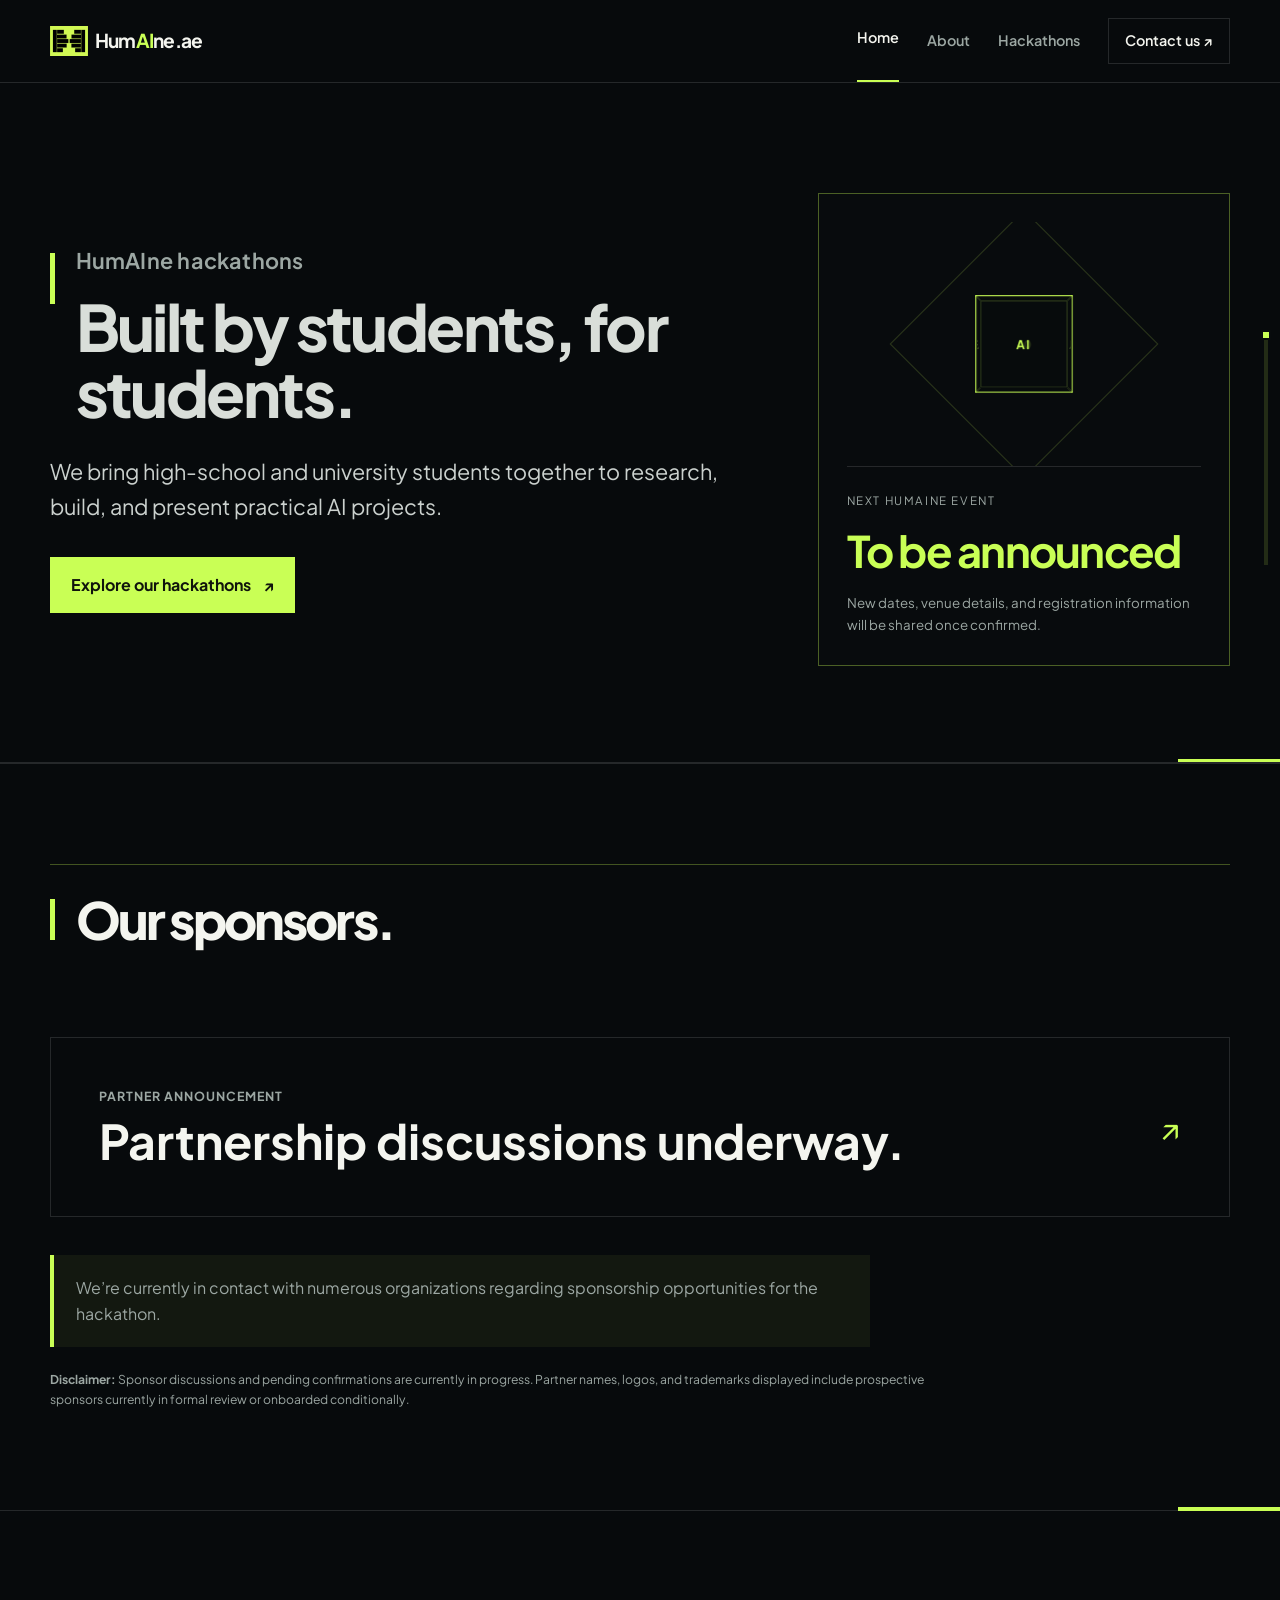
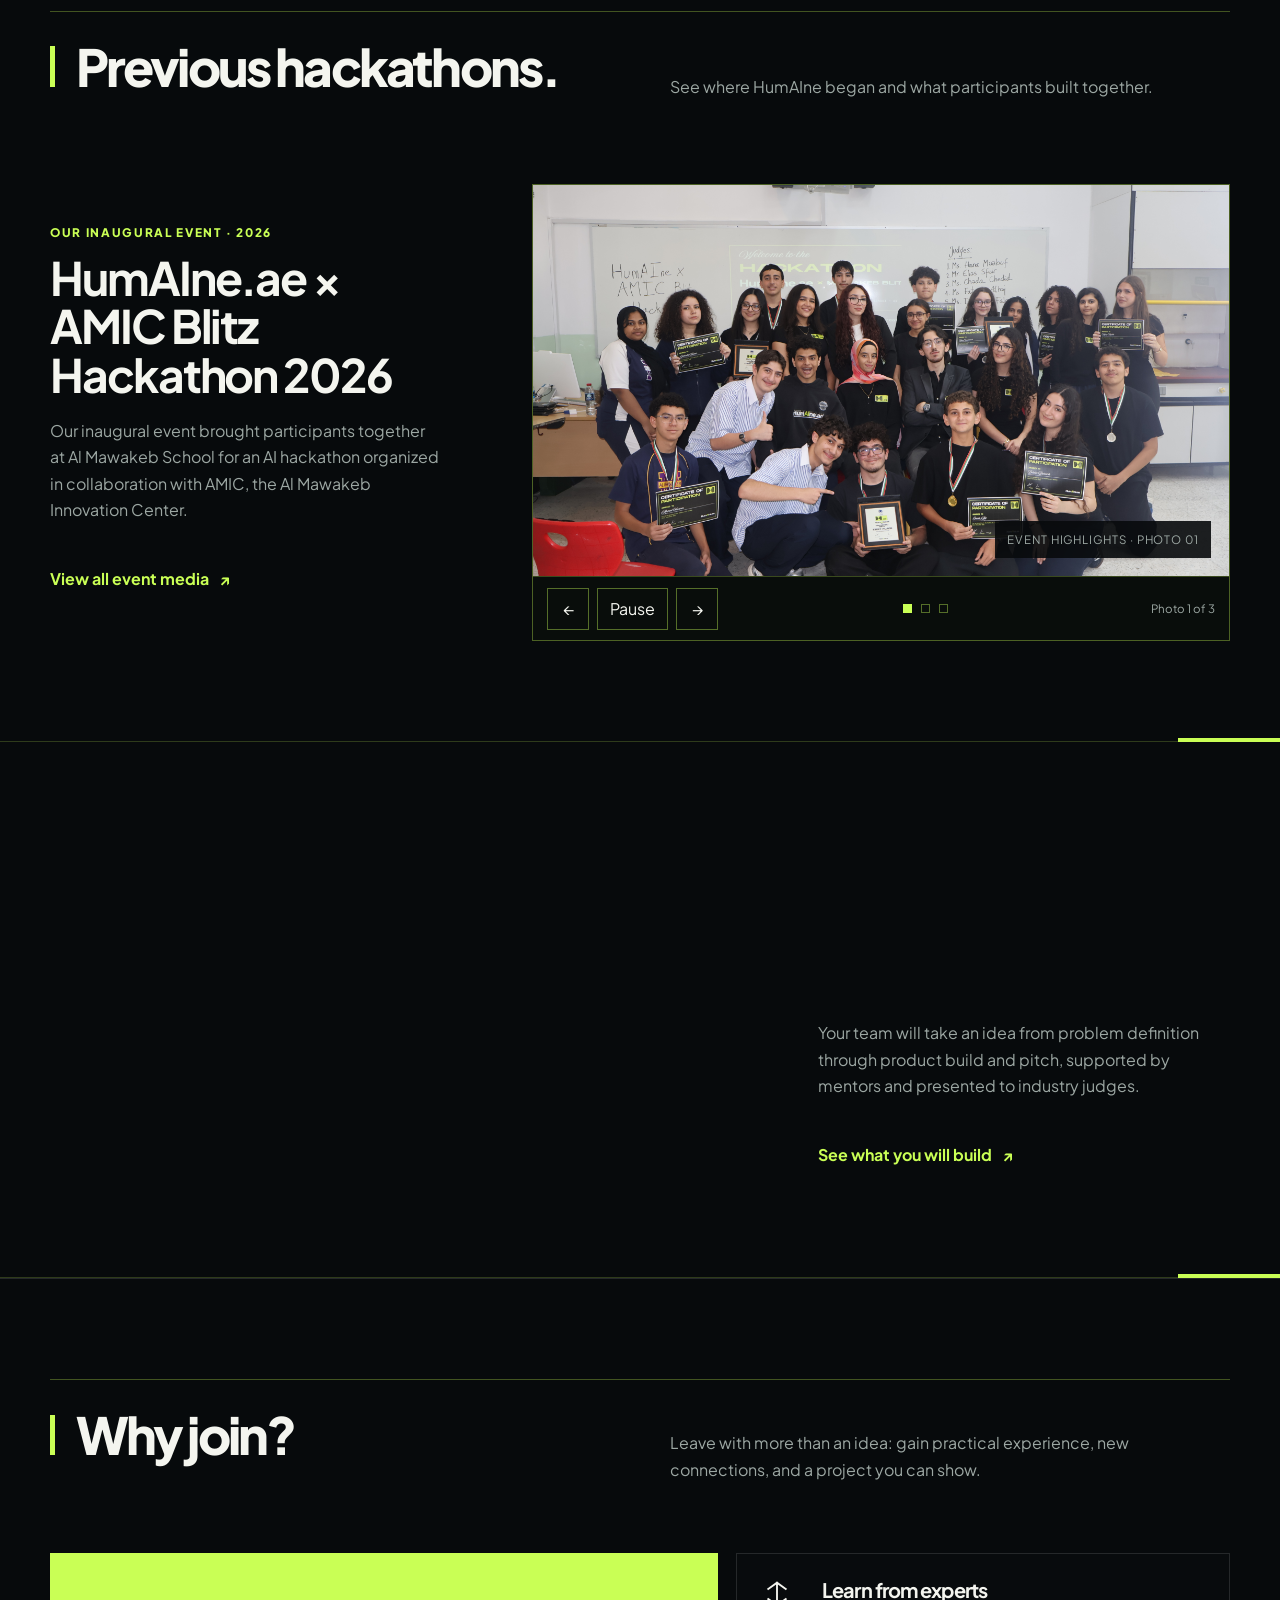
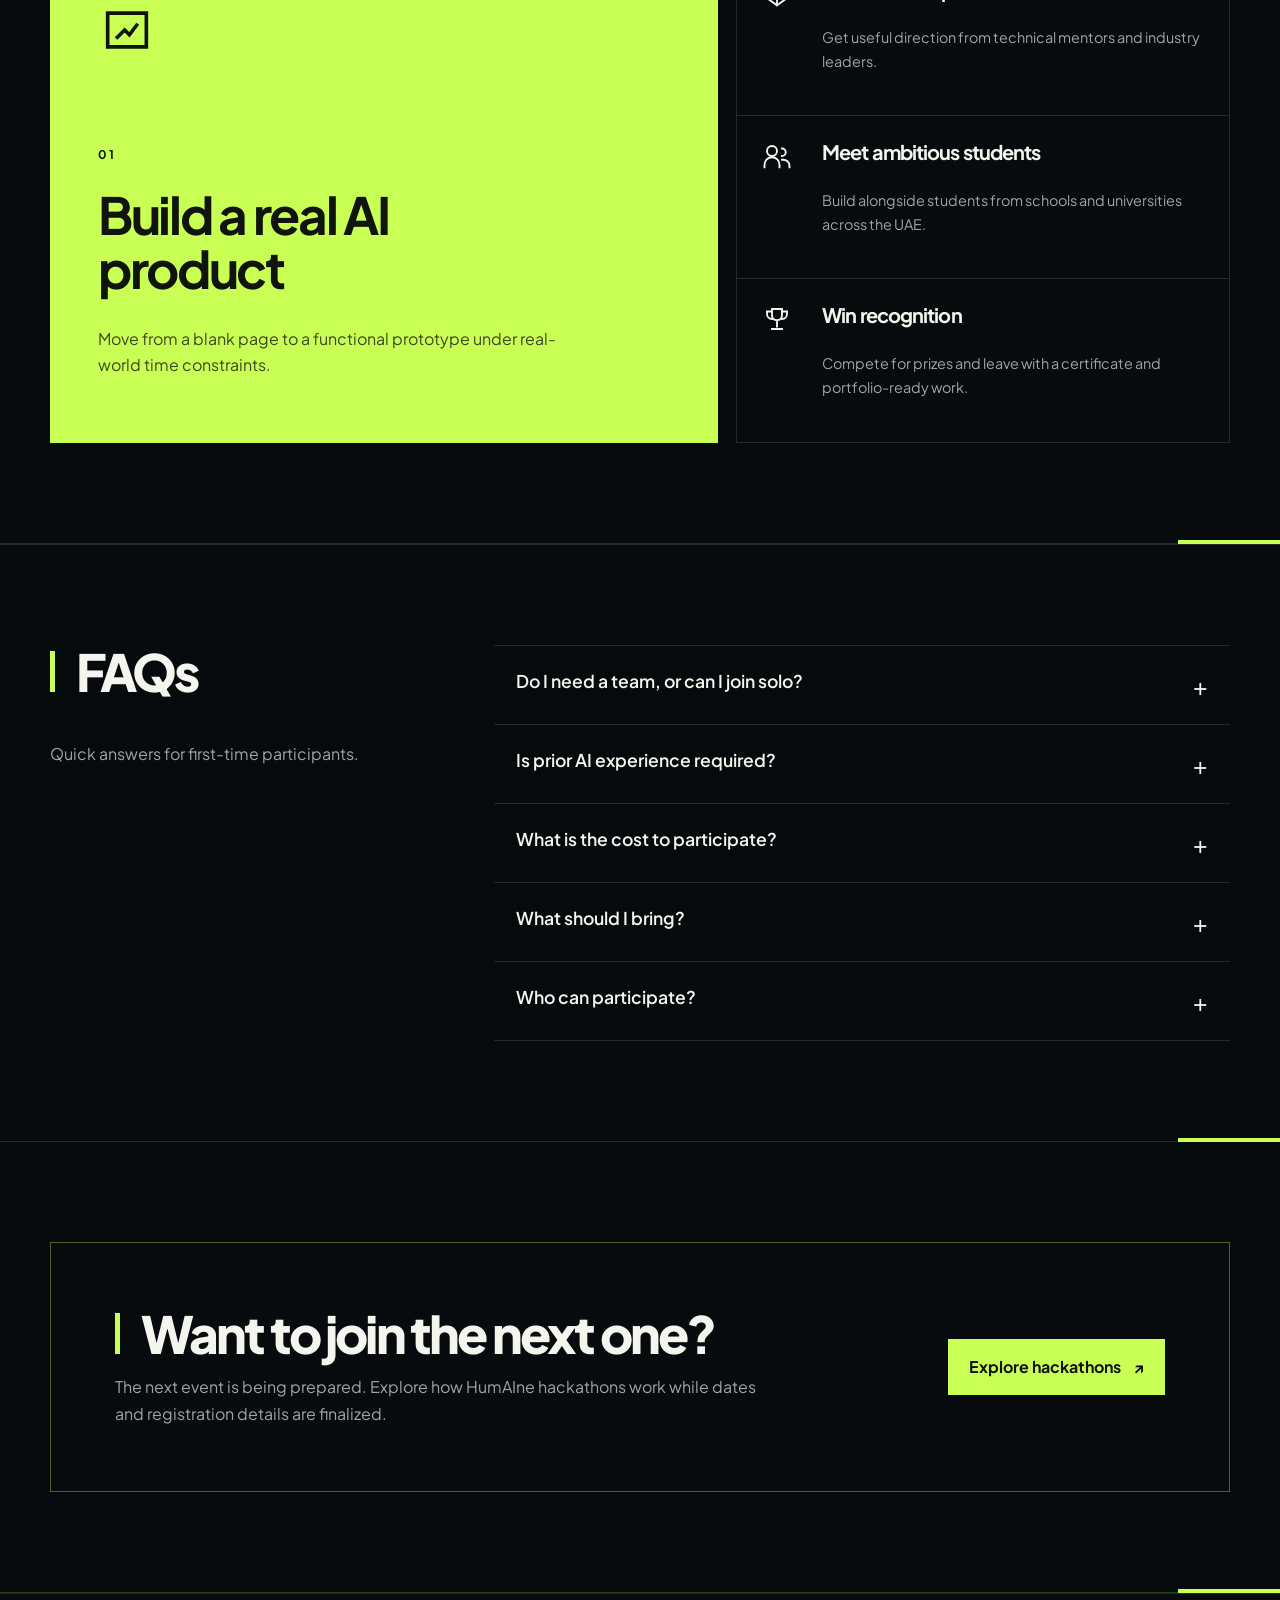
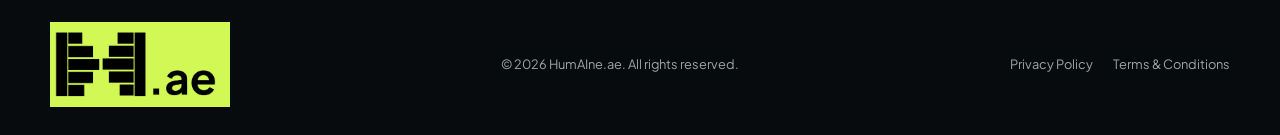
==== commit 58f7e97f: "event update after bltiz hackathon" ====
--- a/index.html
+++ b/index.html
@@ -5,35 +5,35 @@
 <script>if (location.protocol === 'file:') document.getElementById('site-base').href = new URL('.', location.href).href;</script>
   <meta charset="utf-8">
   <meta name="viewport" content="width=device-width,initial-scale=1">
-  <title>UAE AI Hackathon 2026 for Students | HumAIne</title>
-  <meta name="description" content="Join the HumAIne UAE AI Hackathon 2026—a free 48-hour event for high-school and university students building real AI solutions.">
+  <title>UAE AI Hackathons for Students | HumAIne</title>
+  <meta name="description" content="HumAIne organizes AI hackathons for high-school and university students across the UAE. Explore our previous event and follow what comes next.">
   <link rel="canonical" href="https://humaine.ae/">
   <meta property="og:type" content="website">
   <meta property="og:title" content="HumAIne | UAE AI Hackathon">
-  <meta property="og:description" content="Build real AI solutions at the UAE AI Hackathon. Apply now!">
+  <meta property="og:description" content="Student-built AI hackathons where young people turn ideas into working technology.">
 <meta property="og:image" content="https://humaine.ae/assets/images/og-preview.png">
   <meta property="og:image:width" content="1200"><meta property="og:image:height" content="630">
   <meta property="og:url" content="https://humaine.ae/"><meta property="og:site_name" content="HumAIne">
   <meta name="twitter:card" content="summary_large_image">
   <meta name="twitter:title" content="HumAIne | UAE AI Hackathon">
-  <meta name="twitter:description" content="Build ideas that move the UAE forward. Register your team.">
+  <meta name="twitter:description" content="Explore HumAIne hackathons for high-school and university students across the UAE.">
 <meta name="twitter:image" content="https://humaine.ae/assets/images/og-preview.png">
 <link rel="icon" type="image/svg+xml" href="/favicon.svg">
 <link rel="stylesheet" href="assets/css/styles.css">
 <script src="assets/js/script.js" defer></script>
 </head>
 <body>
-  <header class="site-header"><div class="container"><a class="brand" href="/" aria-label="HumAIne.ae home"><img class="brand-mark" src="assets/images/logonew.svg" alt="" width="512" height="416"><span class="brand-text">Hum<span>AI</span>ne.ae</span></a><nav class="main-nav" aria-label="Primary"><a aria-current="page" href="/"><span>Home</span></a><a href="/about/"><span>About</span></a><a href="/hackathon/"><span>Hackathon</span></a><a class="nav-cta" href="/contact/">Contact us ↗</a></nav></div></header>
+  <header class="site-header"><div class="container"><a class="brand" href="/" aria-label="HumAIne.ae home"><img class="brand-mark" src="assets/images/logonew.svg" alt="" width="512" height="416"><span class="brand-text">Hum<span>AI</span>ne.ae</span></a><nav class="main-nav" aria-label="Primary"><a aria-current="page" href="/"><span>Home</span></a><a href="/about/"><span>About</span></a><a href="/hackathon/"><span>Hackathons</span></a><a class="nav-cta" href="/contact/">Contact us ↗</a></nav></div></header>
   <main>
     <section class="countdown-hero">
       <div class="ai-grid" aria-hidden="true"><span></span><span></span><span></span><span></span><span></span></div>
       <div class="container countdown-layout">
         <div class="countdown-copy">
-          <h1><span class="event-title">UAE AI Hackathon 2026</span><span>Shape tomorrow,</span> <span>compete today.</span></h1>
-          <p class="lede">A 48-hour hackathon for high-school and university students ready to turn bold ideas into working technology.</p>
-          <a class="btn" href="/hackathon/#registration">Register now <span>↗</span></a>
+          <h1><span class="event-title">HumAIne hackathons</span><span>Built by students,</span> <span>for students.</span></h1>
+          <p class="lede">We bring high-school and university students together to research, build, and present practical AI projects.</p>
+          <a class="btn" href="/hackathon/">Explore our hackathons <span>↗</span></a>
         </div>
-        <div class="countdown-panel" data-countdown="2026-11-13T13:00:00+04:00">
+        <div class="countdown-panel event-status-card">
           <div class="cube-stage" aria-hidden="true">
             <div class="data-cube">
               <span class="cube-face cube-front">AI</span><span class="cube-face cube-back">01</span>
@@ -42,19 +42,44 @@
             </div>
             <div class="cube-axis"></div>
           </div>
-          <p>The hackathon begins in</p>
-          <div class="countdown-units" aria-hidden="true">
-            <div><strong data-days>00</strong><span>Days</span></div>
-            <div><strong data-hours>00</strong><span>Hours</span></div>
-            <div><strong data-minutes>00</strong><span>Minutes</span></div>
-            <div><strong data-seconds>00</strong><span>Seconds</span></div>
-          </div>
-          <small data-countdown-status>Friday, November 13 · 1:00 PM GST (UTC+4)</small>
+          <p>Next HumAIne event</p>
+          <strong>To be announced</strong>
+          <small>New dates, venue details, and registration information will be shared once confirmed.</small>
         </div>
       </div>
     </section>
 
     <section class="home-sponsors" aria-labelledby="sponsors-title"><div class="container"><div class="section-head"><div><h2 id="sponsors-title">Our sponsors.</h2></div></div><a class="sponsor-pending-link" href="/contact/#partners"><span><small>Partner announcement</small><strong>Partnership discussions underway.</strong></span><span aria-hidden="true">↗</span></a><p class="sponsor-status">We’re currently in contact with numerous organizations regarding sponsorship opportunities for the hackathon.</p><p class="sponsor-disclaimer"><strong>Disclaimer:</strong> Sponsor discussions and pending confirmations are currently in progress. Partner names, logos, and trademarks displayed include prospective sponsors currently in formal review or onboarded conditionally.</p></div></section>
+
+    <section class="previous-events" aria-labelledby="previous-events-title">
+      <div class="container">
+        <div class="section-head">
+          <div><h2 id="previous-events-title">Previous hackathons.</h2></div>
+          <p>See where HumAIne began and what participants built together.</p>
+        </div>
+        <article class="past-event-feature">
+          <div class="past-event-copy">
+            <p class="event-year">Our inaugural event · 2026</p>
+            <h3>HumAIne.ae × AMIC Blitz Hackathon 2026</h3>
+            <p>Our inaugural event brought participants together at Al Mawakeb School for an AI hackathon organized in collaboration with AMIC, the Al Mawakeb Innovation Center.</p>
+            <a class="text-link" href="https://drive.google.com/drive/folders/1xoKjlxrAQcF-2ylzYodSbSzrgZtQDxry?usp=drive_link" target="_blank" rel="noopener noreferrer">View all event media <span aria-hidden="true">↗</span></a>
+          </div>
+          <div class="event-carousel" data-carousel aria-roledescription="carousel" aria-label="AMIC Blitz Hackathon highlights">
+            <div class="carousel-viewport">
+              <!-- Replace these placeholder src values with your selected event photo paths. -->
+              <figure class="carousel-slide is-active" data-carousel-slide aria-hidden="false"><img src="assets/images/IMG_3031.JPG" alt="AMIC Blitz Hackathon event photo"><figcaption>Event highlights · Photo 01</figcaption></figure>
+              <figure class="carousel-slide" data-carousel-slide aria-hidden="true"><img src="assets/images/IMG_2857.JPG" alt="AMIC Blitz Hackathon event photo"><figcaption>Event highlights · Photo 02</figcaption></figure>
+              <figure class="carousel-slide" data-carousel-slide aria-hidden="true"><img src="assets/images/IMG_3003.JPG" alt="AMIC Blitz Hackathon event photo"><figcaption>Event highlights · Photo 03</figcaption></figure>
+            </div>
+            <div class="carousel-controls">
+              <div class="carousel-buttons"><button type="button" data-carousel-prev aria-label="Show previous photo">←</button><button type="button" data-carousel-toggle aria-label="Pause automatic slideshow">Pause</button><button type="button" data-carousel-next aria-label="Show next photo">→</button></div>
+              <div class="carousel-dots" data-carousel-dots aria-label="Choose a photo"></div>
+              <p class="carousel-status" data-carousel-status aria-live="off">Photo 1 of 3</p>
+            </div>
+          </div>
+        </article>
+      </div>
+    </section>
 
     <section class="home-intro"><div class="container intro-layout"><div><h2>One weekend. One working product.</h2></div><div class="intro-copy"><p class="lede">Respond to a civic or scientific challenge and build a functional app, website, or AI tool.</p><p>Your team will take an idea from problem definition through product build and pitch, supported by mentors and presented to industry judges.</p><a class="text-link" href="/hackathon/#roadmap">See what you will build <span>↗</span></a></div></div></section>
 
@@ -65,7 +90,7 @@
 
     <section class="faq-section" aria-labelledby="faq-title"><div class="container faq-layout"><div><h2 id="faq-title">FAQs</h2><p>Quick answers for first-time participants.</p></div><div class="faq-list"><details><summary>Do I need a team, or can I join solo?<span>+</span></summary><p>You can register your interest even if you do not yet have a complete team. Final team formation details will be shared with accepted participants.</p></details><details><summary>Is prior AI experience required?<span>+</span></summary><p>No. Curiosity, commitment, and a willingness to learn matter most. Teams can combine technical, design, research, and presentation skills.</p></details><details><summary>What is the cost to participate?<span>+</span></summary><p><strong>Participation is 100% free.</strong> There is no registration or attendance fee.</p></details><details><summary>What should I bring?<span>+</span></summary><p>Bring your laptop, charger, identification, and anything specified in the participant information sent before the event.</p></details><details><summary>Who can participate?<span>+</span></summary><p>The hackathon is open to eligible high-school and university students across the UAE.</p></details></div></div></section>
 
-    <section class="home-registration"><div class="container registration-callout"><div><h2>Ready to take part?</h2><p>Review the roadmap, timeline, and registration details on the Hackathon page.</p></div><a class="btn" href="/hackathon/#registration">Go to registration <span>↗</span></a></div></section>
+    <section class="home-registration"><div class="container registration-callout"><div><h2>Want to join the next one?</h2><p>The next event is being prepared. Explore how HumAIne hackathons work while dates and registration details are finalized.</p></div><a class="btn" href="/hackathon/">Explore hackathons <span>↗</span></a></div></section>
   </main>
   <footer class="site-footer"><div class="container legal-footer"><span>© 2026 HumAIne.ae. All rights reserved.</span><nav aria-label="Legal"><a href="/privacy/">Privacy Policy</a><a href="/terms/">Terms &amp; Conditions</a></nav></div></footer>
 </body>
--- a/assets/css/styles.css
+++ b/assets/css/styles.css
@@ -1062,10 +1062,13 @@
 .founders-section {
   padding: 100px 0;
 }
+.team-section {
+  padding: 0 0 100px;
+}
 .founders-grid {
   display: grid;
-  grid-template-columns: repeat(4, minmax(0, 1fr));
-  gap: 20px;
+  grid-template-columns: repeat(3, minmax(0, 1fr));
+  gap: 38px 20px;
 }
 .founder-card {
   margin: 0;
@@ -1088,19 +1091,25 @@
   padding-top: 17px;
 }
 .founder-card strong,
-.founder-card figcaption span {
+.founder-card .team-role {
   display: block;
 }
 .founder-card strong {
   font: 600 1.08rem "Space Grotesk";
   color: var(--ink);
 }
-.founder-card figcaption span {
+.founder-card .team-role {
   margin-top: 4px;
   color: var(--lime);
   font-size: 0.78rem;
   text-transform: uppercase;
   letter-spacing: 0.12em;
+}
+.founder-card figcaption p {
+  margin: 12px 0 0;
+  color: var(--soft);
+  font-size: 0.86rem;
+  line-height: 1.65;
 }
 .hackathon-registration {
   padding: clamp(72px, 10vw, 120px) 0;
@@ -1454,8 +1463,12 @@
   }
   .home-sponsors,
   .home-registration,
-  .founders-section {
+  .founders-section,
+  .team-section {
     padding: 70px 0;
+  }
+  .team-section {
+    padding-top: 0;
   }
   .registration-callout {
     gap: 28px;
@@ -1676,6 +1689,246 @@
     animation: none;
   }
   .text-link span {
+    transition: none;
+  }
+}
+
+/* Event archive and homepage highlights */
+.event-status-card > strong {
+  display: block;
+  color: var(--lime);
+  font-size: clamp(1.8rem, 3.4vw, 3rem);
+  line-height: 1.05;
+  letter-spacing: -0.04em;
+}
+.event-status-card > small {
+  max-width: 36ch;
+  line-height: 1.7;
+}
+.previous-events,
+.hackathon-archive {
+  padding: 100px 0;
+}
+.past-event-feature {
+  display: grid;
+  grid-template-columns: minmax(260px, 0.72fr) minmax(0, 1.28fr);
+  gap: clamp(38px, 7vw, 90px);
+  align-items: center;
+}
+.past-event-copy h3,
+.archive-event-card h3 {
+  margin: 10px 0 20px;
+  color: var(--ink);
+  font-size: clamp(1.8rem, 3.6vw, 3.6rem);
+  line-height: 1.05;
+  letter-spacing: -0.045em;
+}
+.past-event-copy > p:not(.event-year) {
+  max-width: 52ch;
+}
+.event-year {
+  margin: 0;
+  color: var(--lime) !important;
+  font-size: 0.74rem;
+  font-weight: 800;
+  letter-spacing: 0.14em;
+  text-transform: uppercase;
+}
+.event-carousel {
+  min-width: 0;
+  border: 1px solid rgba(201, 255, 85, 0.35);
+  background: #090d0b;
+}
+.carousel-viewport {
+  position: relative;
+  aspect-ratio: 16 / 9;
+  overflow: hidden;
+}
+.carousel-slide {
+  position: absolute;
+  inset: 0;
+  margin: 0;
+  opacity: 0;
+  visibility: hidden;
+  transition: opacity 0.55s ease, visibility 0.55s ease;
+}
+.carousel-slide.is-active {
+  opacity: 1;
+  visibility: visible;
+  z-index: 1;
+}
+.carousel-slide img {
+  display: block;
+  width: 100%;
+  height: 100%;
+  object-fit: cover;
+}
+.carousel-slide figcaption {
+  position: absolute;
+  right: 18px;
+  bottom: 18px;
+  z-index: 2;
+  padding: 9px 12px;
+  background: rgba(8, 11, 13, 0.9);
+  color: var(--soft);
+  font-size: 0.72rem;
+  letter-spacing: 0.08em;
+  text-transform: uppercase;
+}
+.carousel-controls {
+  min-height: 64px;
+  display: grid;
+  grid-template-columns: auto 1fr auto;
+  gap: 20px;
+  align-items: center;
+  padding: 10px 14px;
+  border-top: 1px solid rgba(201, 255, 85, 0.25);
+}
+.carousel-buttons {
+  display: flex;
+  gap: 8px;
+}
+.carousel-buttons button,
+.carousel-dots button {
+  border: 1px solid rgba(201, 255, 85, 0.4);
+  background: transparent;
+  color: var(--ink);
+  cursor: pointer;
+}
+.carousel-buttons button {
+  min-width: 42px;
+  height: 42px;
+  padding: 0 12px;
+  font-size: 1rem;
+}
+.carousel-buttons button:hover,
+.carousel-buttons button:focus-visible {
+  background: var(--lime);
+  color: var(--night);
+}
+.carousel-dots {
+  display: flex;
+  justify-content: center;
+  gap: 9px;
+}
+.carousel-dots button {
+  width: 9px;
+  height: 9px;
+  padding: 0;
+}
+.carousel-dots button.is-active {
+  background: var(--lime);
+}
+.carousel-status {
+  min-width: 82px;
+  margin: 0;
+  color: var(--soft);
+  font-size: 0.72rem;
+  text-align: right;
+}
+.upcoming-event-layout {
+  display: grid;
+  grid-template-columns: minmax(0, 1.25fr) minmax(260px, 0.75fr);
+  gap: clamp(40px, 8vw, 110px);
+  align-items: center;
+}
+.upcoming-event-layout .lede {
+  max-width: 710px;
+  margin-bottom: 0;
+}
+.upcoming-status {
+  padding: clamp(26px, 4vw, 44px);
+  border: 1px solid rgba(201, 255, 85, 0.4);
+  background: #090d0b;
+}
+.upcoming-status > span {
+  display: block;
+  margin-bottom: 15px;
+  color: var(--soft);
+  font-size: 0.72rem;
+  font-weight: 700;
+  letter-spacing: 0.13em;
+  text-transform: uppercase;
+}
+.upcoming-status strong {
+  display: block;
+  color: var(--lime);
+  font-size: clamp(1.7rem, 3vw, 2.7rem);
+  line-height: 1.05;
+}
+.upcoming-status p {
+  margin: 18px 0 0;
+}
+.archive-event-card {
+  display: grid;
+  grid-template-columns: auto minmax(0, 1fr) auto;
+  gap: clamp(24px, 4vw, 54px);
+  align-items: center;
+  padding: clamp(28px, 5vw, 60px);
+  border: 1px solid rgba(201, 255, 85, 0.35);
+  background: #090d0b;
+}
+.archive-event-card h3 {
+  max-width: 780px;
+  font-size: clamp(1.7rem, 3vw, 3rem);
+}
+.archive-event-card p:last-child {
+  max-width: 720px;
+  margin-bottom: 0;
+}
+.archive-event-number {
+  align-self: stretch;
+  display: grid;
+  place-items: start center;
+  min-width: 76px;
+  padding-top: 4px;
+  border-right: 1px solid rgba(201, 255, 85, 0.25);
+  color: var(--lime);
+  font-size: clamp(2rem, 4vw, 4rem);
+  font-weight: 800;
+}
+.archive-media-link {
+  white-space: nowrap;
+}
+
+@media (max-width: 900px) {
+  .past-event-feature,
+  .upcoming-event-layout,
+  .archive-event-card {
+    grid-template-columns: 1fr;
+  }
+  .archive-event-number {
+    display: block;
+    min-width: 0;
+    padding: 0 0 18px;
+    border-right: 0;
+    border-bottom: 1px solid rgba(201, 255, 85, 0.25);
+  }
+  .archive-media-link {
+    justify-self: start;
+  }
+}
+
+@media (max-width: 600px) {
+  .previous-events,
+  .hackathon-archive {
+    padding: 70px 0;
+  }
+  .carousel-controls {
+    grid-template-columns: auto 1fr;
+  }
+  .carousel-status {
+    display: none;
+  }
+  .carousel-slide figcaption {
+    right: 10px;
+    bottom: 10px;
+    font-size: 0.62rem;
+  }
+}
+
+@media (prefers-reduced-motion: reduce) {
+  .carousel-slide {
     transition: none;
   }
 }
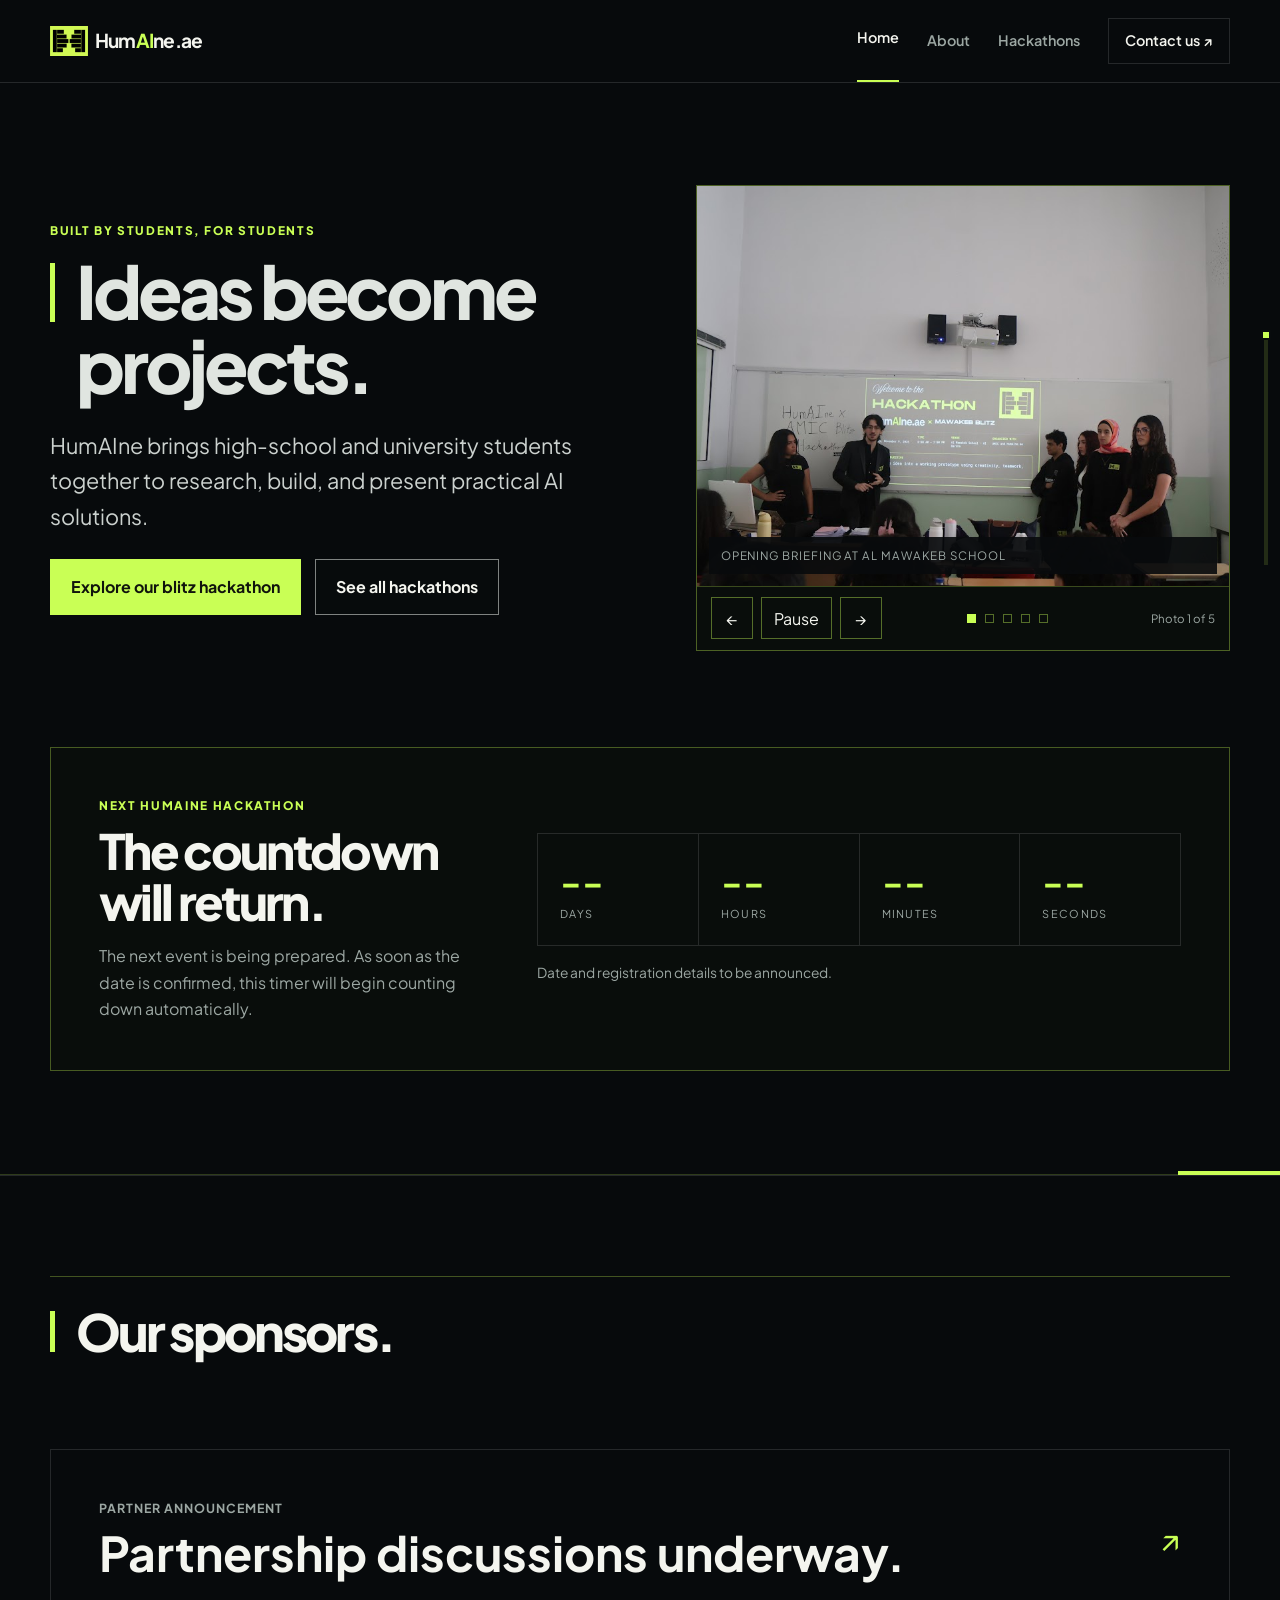
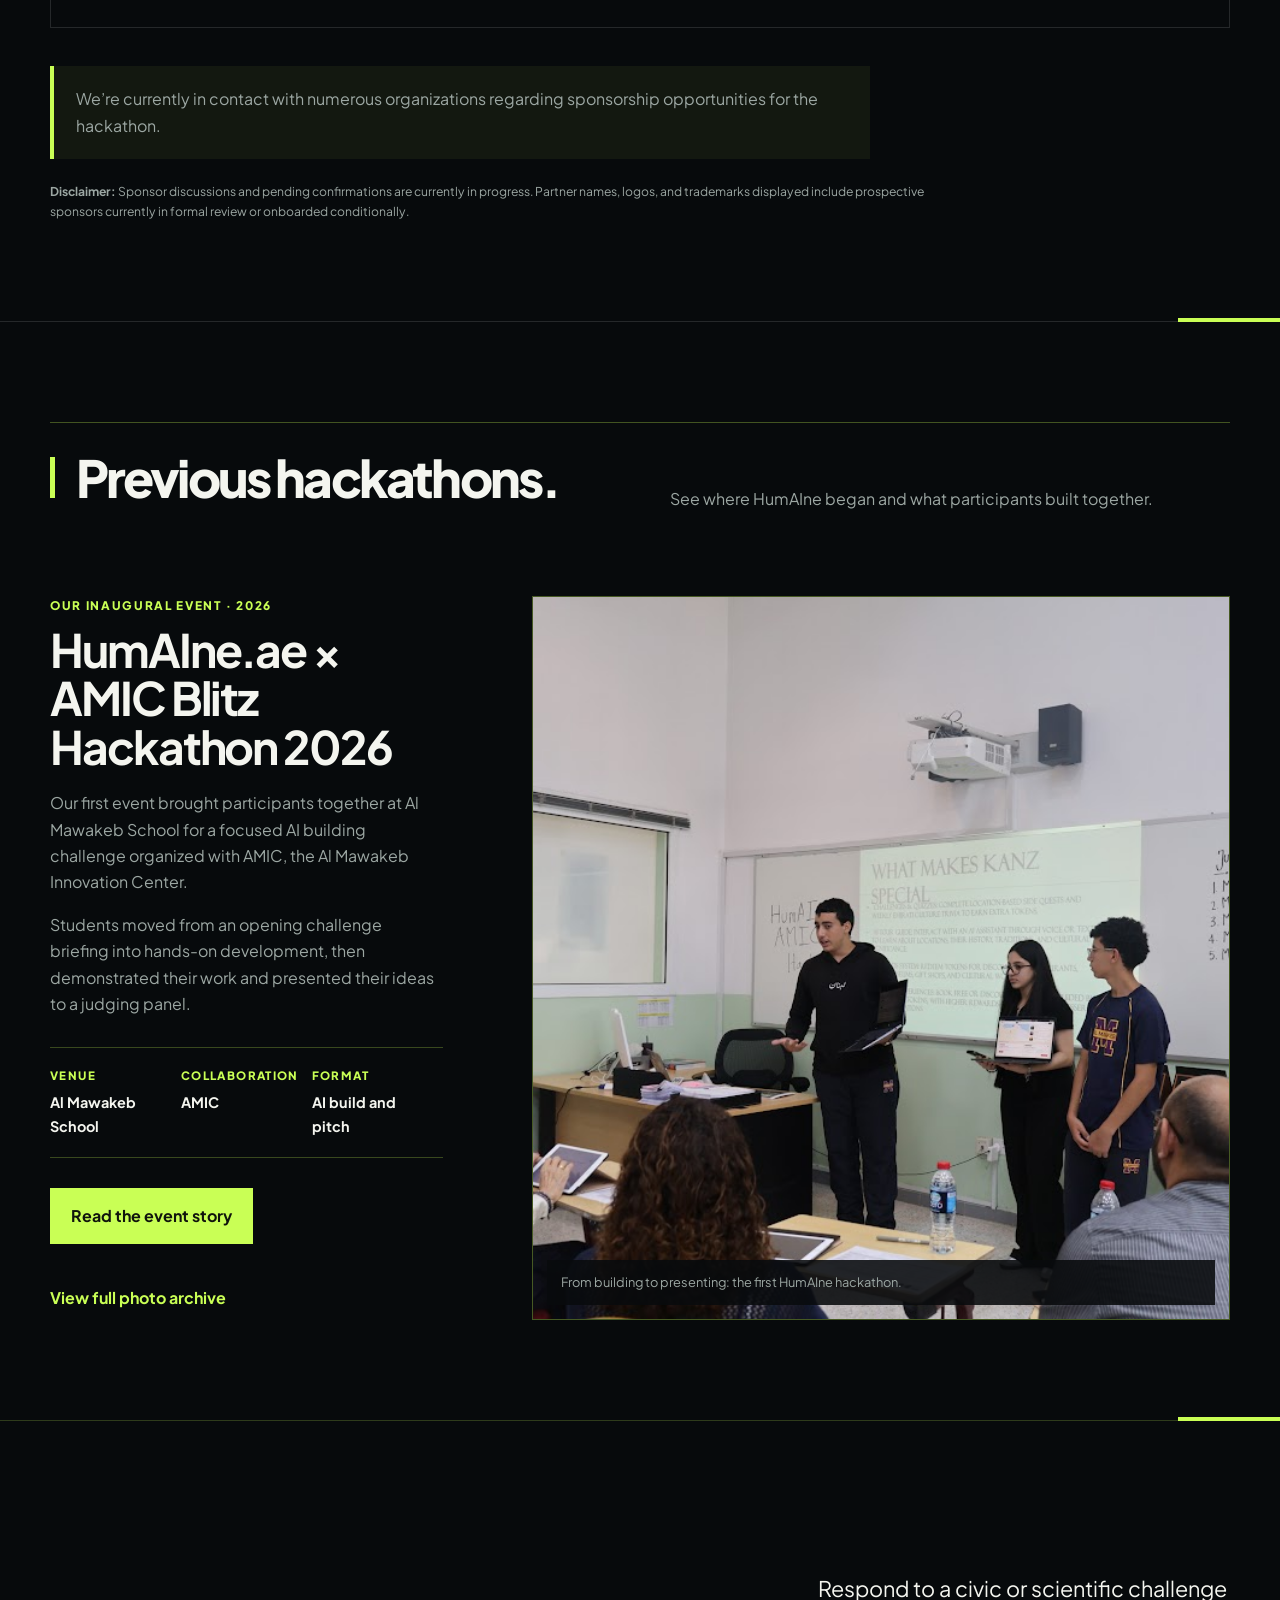
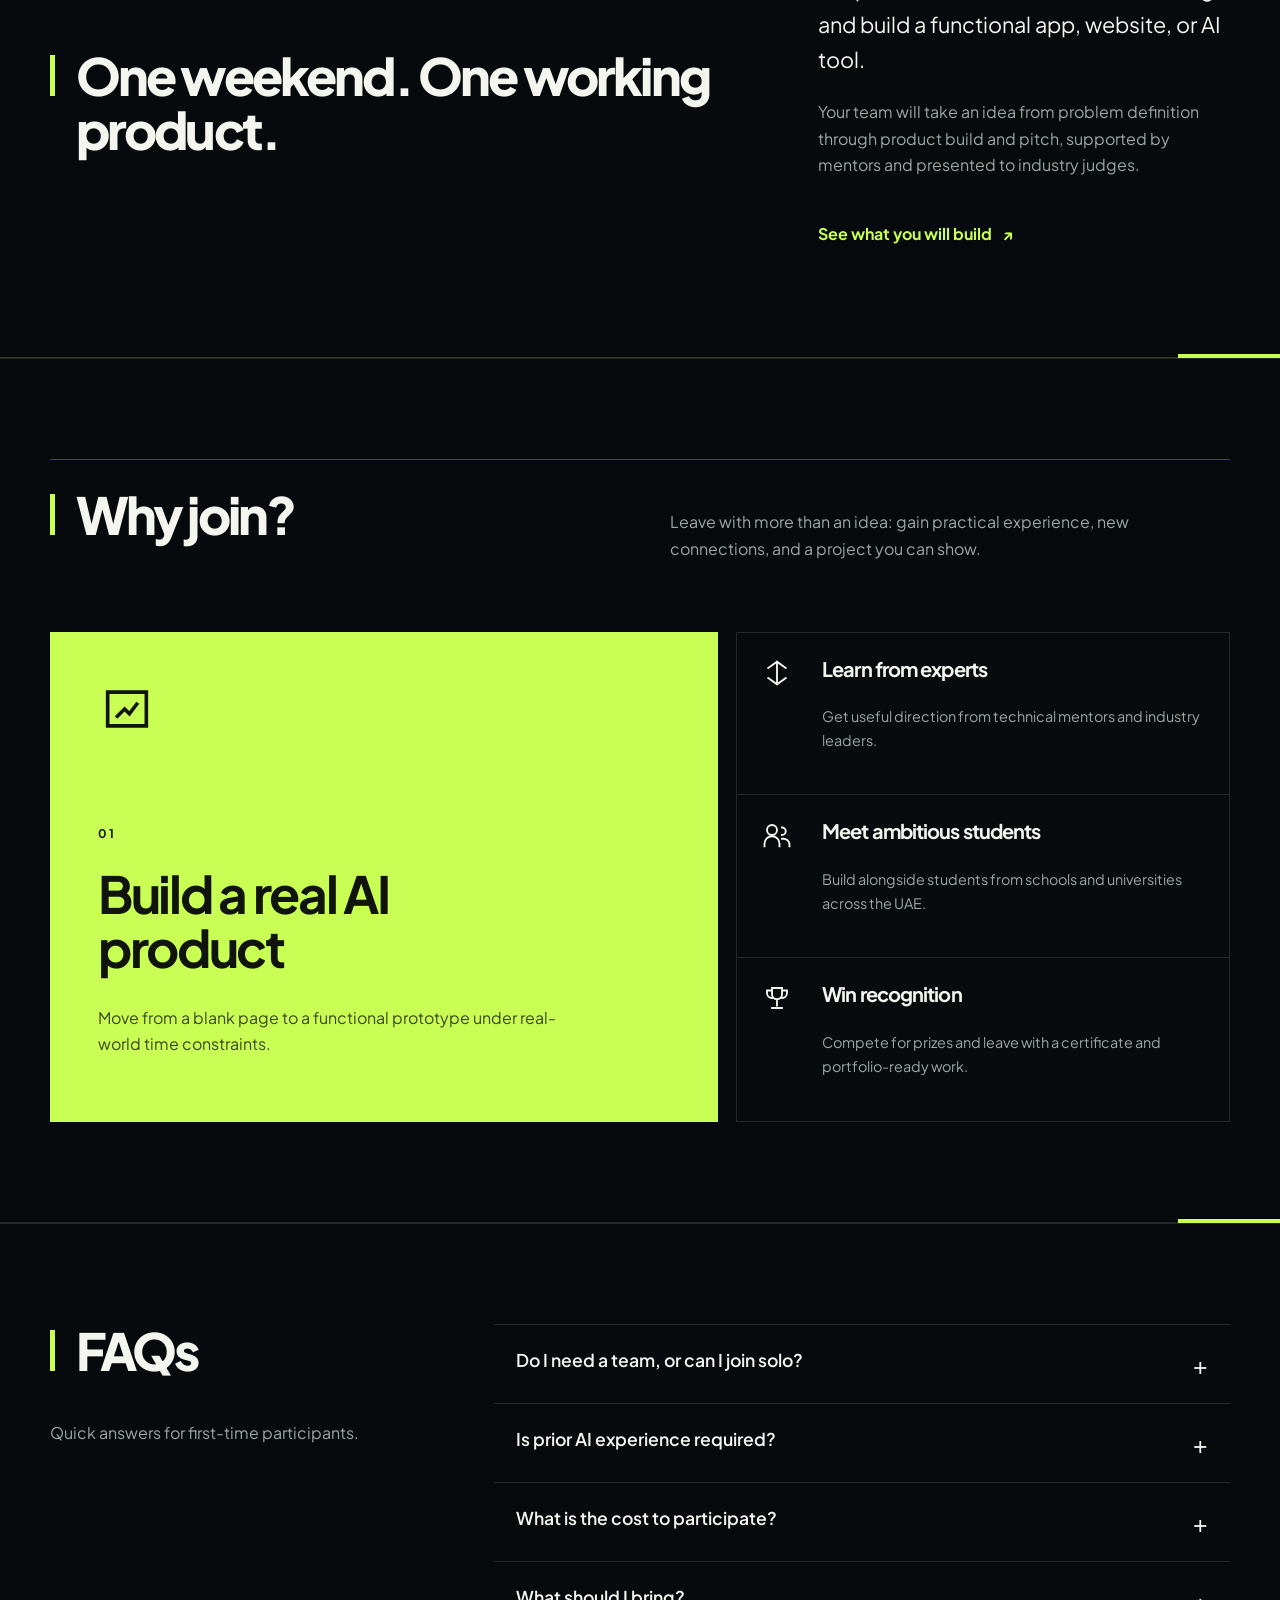
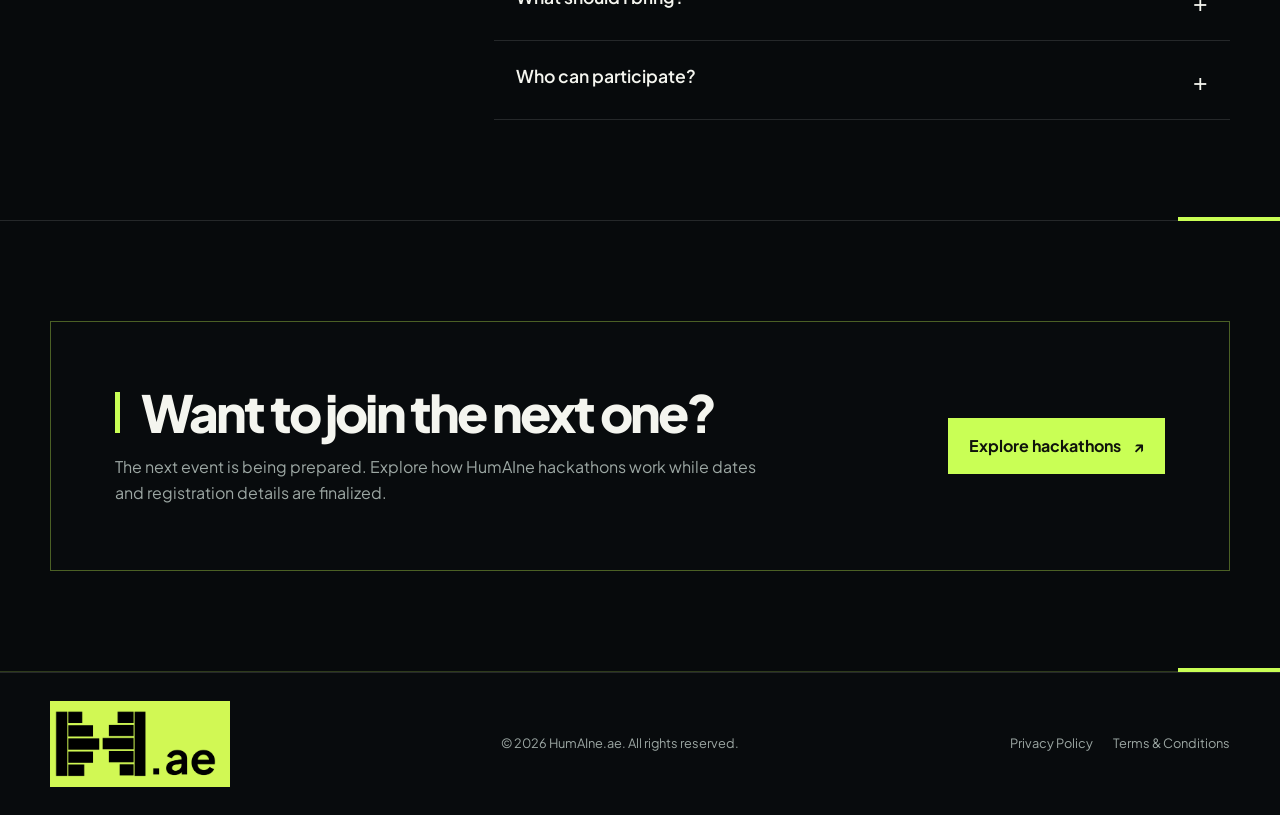
==== commit c6670afd: "update and img push" ====
--- a/index.html
+++ b/index.html
@@ -11,13 +11,13 @@
   <meta property="og:type" content="website">
   <meta property="og:title" content="HumAIne | UAE AI Hackathon">
   <meta property="og:description" content="Student-built AI hackathons where young people turn ideas into working technology.">
-<meta property="og:image" content="https://humaine.ae/assets/images/og-preview.png">
-  <meta property="og:image:width" content="1200"><meta property="og:image:height" content="630">
+<meta property="og:image" content="https://humaine.ae/assets/images/events/blitz-2026/opening-briefing.jpg">
+  <meta property="og:image:width" content="900"><meta property="og:image:height" content="600">
   <meta property="og:url" content="https://humaine.ae/"><meta property="og:site_name" content="HumAIne">
   <meta name="twitter:card" content="summary_large_image">
   <meta name="twitter:title" content="HumAIne | UAE AI Hackathon">
   <meta name="twitter:description" content="Explore HumAIne hackathons for high-school and university students across the UAE.">
-<meta name="twitter:image" content="https://humaine.ae/assets/images/og-preview.png">
+<meta name="twitter:image" content="https://humaine.ae/assets/images/events/blitz-2026/opening-briefing.jpg">
 <link rel="icon" type="image/svg+xml" href="/favicon.svg">
 <link rel="stylesheet" href="assets/css/styles.css">
 <script src="assets/js/script.js" defer></script>
@@ -25,26 +25,47 @@
 <body>
   <header class="site-header"><div class="container"><a class="brand" href="/" aria-label="HumAIne.ae home"><img class="brand-mark" src="assets/images/logonew.svg" alt="" width="512" height="416"><span class="brand-text">Hum<span>AI</span>ne.ae</span></a><nav class="main-nav" aria-label="Primary"><a aria-current="page" href="/"><span>Home</span></a><a href="/about/"><span>About</span></a><a href="/hackathon/"><span>Hackathons</span></a><a class="nav-cta" href="/contact/">Contact us ↗</a></nav></div></header>
   <main>
-    <section class="countdown-hero">
-      <div class="ai-grid" aria-hidden="true"><span></span><span></span><span></span><span></span><span></span></div>
-      <div class="container countdown-layout">
-        <div class="countdown-copy">
-          <h1><span class="event-title">HumAIne hackathons</span><span>Built by students,</span> <span>for students.</span></h1>
-          <p class="lede">We bring high-school and university students together to research, build, and present practical AI projects.</p>
-          <a class="btn" href="/hackathon/">Explore our hackathons <span>↗</span></a>
+    <section class="home-credibility-hero" aria-labelledby="home-title">
+      <div class="container">
+        <div class="home-credibility-grid">
+          <div class="home-credibility-copy">
+            <p class="event-year">Built by students, for students</p>
+            <h1 id="home-title">Ideas become projects.</h1>
+            <p class="lede">HumAIne brings high-school and university students together to research, build, and present practical AI solutions.</p>
+            <div class="hero-actions"><a class="btn" href="/blitz-hackathon-2026/">Explore our blitz hackathon</a><a class="btn btn-secondary" href="/hackathon/">See all hackathons</a></div>
+          </div>
+          <div class="event-carousel home-event-carousel" data-carousel aria-roledescription="carousel" aria-label="HumAIne AMIC Blitz Hackathon highlights">
+            <div class="carousel-viewport">
+              <figure class="carousel-slide is-active" data-carousel-slide aria-hidden="false"><img src="assets/images/events/blitz-2026/opening-briefing.jpg" width="900" height="600" alt="HumAIne organizers welcoming students to the AMIC Blitz Hackathon at Al Mawakeb School" fetchpriority="high"><figcaption>Opening briefing at Al Mawakeb School</figcaption></figure>
+              <figure class="carousel-slide" data-carousel-slide aria-hidden="true"><img src="assets/images/events/blitz-2026/student-building-ai-project.jpg" width="900" height="600" alt="Student developing an AI project on a laptop during the Blitz Hackathon" loading="lazy"><figcaption>Students building their AI projects</figcaption></figure>
+              <figure class="carousel-slide" data-carousel-slide aria-hidden="true"><img src="assets/images/events/blitz-2026/hackathon-in-progress.jpg" width="900" height="676" alt="HumAIne hackathon in progress sign with student teams working in the background" loading="lazy"><figcaption>The build session in progress</figcaption></figure>
+              <figure class="carousel-slide" data-carousel-slide aria-hidden="true"><img src="assets/images/events/blitz-2026/team-presenting-to-judges.jpg" width="900" height="600" alt="Student team presenting its project to judges at the AMIC Blitz Hackathon" loading="lazy"><figcaption>Teams presenting to the judging panel</figcaption></figure>
+              <figure class="carousel-slide" data-carousel-slide aria-hidden="true"><img src="assets/images/events/blitz-2026/award-recognition.jpg" width="900" height="676" alt="Students and HumAIne organizers holding an award after the Blitz Hackathon" loading="lazy"><figcaption>Recognizing the students' work</figcaption></figure>
+            </div>
+            <div class="carousel-controls">
+              <div class="carousel-buttons"><button type="button" data-carousel-prev aria-label="Show previous photo">←</button><button type="button" data-carousel-toggle aria-label="Pause automatic slideshow">Pause</button><button type="button" data-carousel-next aria-label="Show next photo">→</button></div>
+              <div class="carousel-dots" data-carousel-dots aria-label="Choose a photo"></div>
+              <p class="carousel-status" data-carousel-status aria-live="off">Photo 1 of 5</p>
+            </div>
+          </div>
         </div>
-        <div class="countdown-panel event-status-card">
-          <div class="cube-stage" aria-hidden="true">
-            <div class="data-cube">
-              <span class="cube-face cube-front">AI</span><span class="cube-face cube-back">01</span>
-              <span class="cube-face cube-right">BUILD</span><span class="cube-face cube-left">UAE</span>
-              <span class="cube-face cube-top">48H</span><span class="cube-face cube-bottom">2026</span>
+
+        <div class="countdown-return" aria-label="Next event countdown status">
+          <div class="countdown-return-copy">
+            <p class="event-year">Next HumAIne hackathon</p>
+            <h2>The countdown will return.</h2>
+            <p>The next event is being prepared. As soon as the date is confirmed, this timer will begin counting down automatically.</p>
+          </div>
+          <!-- Add data-countdown="YYYY-MM-DDTHH:MM:SS+04:00" here when the next event date is confirmed. -->
+          <div class="countdown-return-panel">
+            <div class="countdown-units countdown-units--pending" aria-label="Countdown awaiting a confirmed event date">
+              <div><strong data-days>--</strong><span>Days</span></div>
+              <div><strong data-hours>--</strong><span>Hours</span></div>
+              <div><strong data-minutes>--</strong><span>Minutes</span></div>
+              <div><strong data-seconds>--</strong><span>Seconds</span></div>
             </div>
-            <div class="cube-axis"></div>
+            <small data-countdown-status>Date and registration details to be announced.</small>
           </div>
-          <p>Next HumAIne event</p>
-          <strong>To be announced</strong>
-          <small>New dates, venue details, and registration information will be shared once confirmed.</small>
         </div>
       </div>
     </section>
@@ -57,26 +78,16 @@
           <div><h2 id="previous-events-title">Previous hackathons.</h2></div>
           <p>See where HumAIne began and what participants built together.</p>
         </div>
-        <article class="past-event-feature">
+        <article class="past-event-feature past-event-expanded">
           <div class="past-event-copy">
             <p class="event-year">Our inaugural event · 2026</p>
             <h3>HumAIne.ae × AMIC Blitz Hackathon 2026</h3>
-            <p>Our inaugural event brought participants together at Al Mawakeb School for an AI hackathon organized in collaboration with AMIC, the Al Mawakeb Innovation Center.</p>
-            <a class="text-link" href="https://drive.google.com/drive/folders/1xoKjlxrAQcF-2ylzYodSbSzrgZtQDxry?usp=drive_link" target="_blank" rel="noopener noreferrer">View all event media <span aria-hidden="true">↗</span></a>
+            <p>Our first event brought participants together at Al Mawakeb School for a focused AI building challenge organized with AMIC, the Al Mawakeb Innovation Center.</p>
+            <p>Students moved from an opening challenge briefing into hands-on development, then demonstrated their work and presented their ideas to a judging panel.</p>
+            <dl class="event-facts"><div><dt>Venue</dt><dd>Al Mawakeb School</dd></div><div><dt>Collaboration</dt><dd>AMIC</dd></div><div><dt>Format</dt><dd>AI build and pitch</dd></div></dl>
+            <div class="event-links"><a class="btn" href="/blitz-hackathon-2026/">Read the event story</a><a class="text-link" href="https://drive.google.com/drive/folders/1688wlYAtqHQ7FicDyGw08mqDVF-d3gRi" target="_blank" rel="noopener noreferrer">View full photo archive</a></div>
           </div>
-          <div class="event-carousel" data-carousel aria-roledescription="carousel" aria-label="AMIC Blitz Hackathon highlights">
-            <div class="carousel-viewport">
-              <!-- Replace these placeholder src values with your selected event photo paths. -->
-              <figure class="carousel-slide is-active" data-carousel-slide aria-hidden="false"><img src="assets/images/IMG_3031.JPG" alt="AMIC Blitz Hackathon event photo"><figcaption>Event highlights · Photo 01</figcaption></figure>
-              <figure class="carousel-slide" data-carousel-slide aria-hidden="true"><img src="assets/images/IMG_2857.JPG" alt="AMIC Blitz Hackathon event photo"><figcaption>Event highlights · Photo 02</figcaption></figure>
-              <figure class="carousel-slide" data-carousel-slide aria-hidden="true"><img src="assets/images/IMG_3003.JPG" alt="AMIC Blitz Hackathon event photo"><figcaption>Event highlights · Photo 03</figcaption></figure>
-            </div>
-            <div class="carousel-controls">
-              <div class="carousel-buttons"><button type="button" data-carousel-prev aria-label="Show previous photo">←</button><button type="button" data-carousel-toggle aria-label="Pause automatic slideshow">Pause</button><button type="button" data-carousel-next aria-label="Show next photo">→</button></div>
-              <div class="carousel-dots" data-carousel-dots aria-label="Choose a photo"></div>
-              <p class="carousel-status" data-carousel-status aria-live="off">Photo 1 of 3</p>
-            </div>
-          </div>
+          <figure class="past-event-image"><img src="assets/images/events/blitz-2026/team-presenting-to-judges.jpg" width="900" height="600" alt="Student team presenting its AI project to judges at the HumAIne AMIC Blitz Hackathon" loading="lazy"><figcaption>From building to presenting: the first HumAIne hackathon.</figcaption></figure>
         </article>
       </div>
     </section>
--- a/assets/css/styles.css
+++ b/assets/css/styles.css
@@ -2649,3 +2649,593 @@
     opacity: 1 !important;
   }
 }
+
+/* Blitz Hackathon archive and case study */
+.blitz-hero {
+  min-height: calc(100vh - 82px);
+  padding: 0;
+  overflow: hidden;
+}
+.blitz-hero-carousel {
+  position: relative;
+  min-height: calc(100vh - 82px);
+  border: 0;
+}
+.blitz-hero-carousel .carousel-viewport {
+  min-height: calc(100vh - 82px);
+  aspect-ratio: auto;
+}
+.blitz-hero-carousel .carousel-slide img {
+  filter: saturate(0.88) contrast(1.04);
+}
+.blitz-hero-carousel .carousel-slide figcaption {
+  top: 20px;
+  right: 20px;
+  bottom: auto;
+}
+.blitz-hero-shade {
+  position: absolute;
+  inset: 0;
+  z-index: 2;
+  background:
+    linear-gradient(90deg, rgba(5, 8, 7, 0.94) 0%, rgba(5, 8, 7, 0.72) 46%, rgba(5, 8, 7, 0.18) 78%),
+    linear-gradient(0deg, rgba(5, 8, 7, 0.78) 0%, transparent 38%);
+  pointer-events: none;
+}
+.blitz-hero-content {
+  position: absolute !important;
+  inset: 0;
+  z-index: 3 !important;
+  display: flex;
+  flex-direction: column;
+  justify-content: center;
+  align-items: flex-start;
+  padding-bottom: 84px;
+  pointer-events: none;
+}
+.blitz-hero-content > * {
+  pointer-events: auto;
+}
+.blitz-hero-content h1 {
+  max-width: 900px;
+  margin: 14px 0 24px;
+  color: #eef2ec;
+  font-size: clamp(3rem, 7vw, 7.2rem);
+  line-height: 0.98;
+}
+.blitz-hero-content > p:not(.event-year) {
+  max-width: 620px;
+  margin: 0 0 30px;
+  color: #d6dcd7;
+  font-size: clamp(1rem, 1.5vw, 1.2rem);
+}
+.hero-actions,
+.event-links {
+  display: flex;
+  flex-wrap: wrap;
+  gap: 14px;
+  align-items: center;
+}
+.btn-secondary {
+  border-color: rgba(238, 242, 236, 0.52);
+  background: rgba(8, 11, 13, 0.74);
+  color: var(--ink);
+}
+.blitz-hero-controls {
+  position: absolute;
+  right: max(20px, calc((100vw - 1180px) / 2));
+  bottom: 24px;
+  left: max(20px, calc((100vw - 1180px) / 2));
+  z-index: 4;
+  border: 1px solid rgba(201, 255, 85, 0.26);
+  background: rgba(8, 11, 13, 0.82);
+  backdrop-filter: blur(10px);
+}
+.past-event-expanded {
+  align-items: stretch;
+}
+.past-event-image {
+  position: relative;
+  min-height: 460px;
+  margin: 0;
+  overflow: hidden;
+  border: 1px solid rgba(201, 255, 85, 0.32);
+}
+.past-event-image img {
+  width: 100%;
+  height: 100%;
+  object-fit: cover;
+}
+.past-event-image figcaption,
+.event-story-lead-image figcaption,
+.event-story-side-image figcaption {
+  position: absolute;
+  right: 14px;
+  bottom: 14px;
+  left: 14px;
+  padding: 12px 14px;
+  background: rgba(8, 11, 13, 0.88);
+  color: var(--soft);
+  font-size: 0.8rem;
+}
+.event-facts {
+  display: grid;
+  grid-template-columns: repeat(3, minmax(0, 1fr));
+  margin: 30px 0;
+  border-top: 1px solid rgba(201, 255, 85, 0.25);
+  border-bottom: 1px solid rgba(201, 255, 85, 0.25);
+}
+.event-facts div {
+  padding: 18px 14px 18px 0;
+}
+.event-facts dt {
+  margin-bottom: 6px;
+  color: var(--lime);
+  font-size: 0.72rem;
+  font-weight: 800;
+  letter-spacing: 0.12em;
+  text-transform: uppercase;
+}
+.event-facts dd {
+  margin: 0;
+  color: var(--ink);
+  font-size: 0.9rem;
+  font-weight: 700;
+}
+.archive-event-card--featured {
+  grid-template-columns: minmax(260px, 0.78fr) minmax(0, 1.22fr);
+}
+.archive-event-image {
+  display: block;
+  min-height: 320px;
+  overflow: hidden;
+  border: 1px solid rgba(201, 255, 85, 0.28);
+}
+.archive-event-image img {
+  width: 100%;
+  height: 100%;
+  min-height: 320px;
+  object-fit: cover;
+  transition: transform 0.35s ease;
+}
+.archive-event-image:hover img {
+  transform: scale(1.025);
+}
+.archive-event-card--featured .event-links {
+  margin-top: 28px;
+}
+
+.event-story-hero,
+.event-story-overview,
+.event-journey,
+.event-gallery-section,
+.future-event-callout {
+  padding: clamp(72px, 9vw, 120px) 0;
+}
+.event-story-hero-layout,
+.event-story-overview-layout {
+  display: grid;
+  grid-template-columns: minmax(0, 0.92fr) minmax(360px, 1.08fr);
+  gap: clamp(40px, 7vw, 90px);
+  align-items: center;
+}
+.event-story-heading h1 {
+  margin: 14px 0 26px;
+  color: #e3e8e3;
+  font-size: clamp(3rem, 6.2vw, 6.4rem);
+  line-height: 0.98;
+}
+.event-story-heading .lede {
+  max-width: 650px;
+}
+.event-story-lead-image,
+.event-story-side-image {
+  position: relative;
+  min-height: 540px;
+  margin: 0;
+  overflow: hidden;
+  border: 1px solid rgba(201, 255, 85, 0.32);
+}
+.event-story-lead-image img,
+.event-story-side-image img {
+  width: 100%;
+  height: 100%;
+  min-height: 540px;
+  object-fit: cover;
+}
+.event-story-overview-layout {
+  grid-template-columns: minmax(0, 1.05fr) minmax(340px, 0.95fr);
+}
+.event-story-overview h2 {
+  max-width: 720px;
+}
+.event-story-overview-layout > div > p {
+  max-width: 720px;
+}
+.event-facts--large {
+  max-width: 720px;
+}
+.event-journey-grid {
+  display: grid;
+  grid-template-columns: repeat(3, minmax(0, 1fr));
+  gap: 22px;
+}
+.event-journey-grid article {
+  border: 1px solid rgba(201, 255, 85, 0.26);
+  background: #090d0b;
+}
+.event-journey-grid img {
+  width: 100%;
+  aspect-ratio: 4 / 3;
+  object-fit: cover;
+}
+.event-journey-grid article > div {
+  padding: 26px;
+}
+.event-journey-grid h3 {
+  margin: 0 0 12px;
+  color: var(--ink);
+}
+.event-journey-grid p {
+  margin: 0;
+}
+.event-photo-grid {
+  display: grid;
+  grid-template-columns: repeat(3, minmax(0, 1fr));
+  grid-auto-rows: 270px;
+  gap: 14px;
+}
+.event-photo-grid figure {
+  position: relative;
+  margin: 0;
+  overflow: hidden;
+  border: 1px solid rgba(201, 255, 85, 0.24);
+  background: #090d0b;
+}
+.event-photo-grid .event-photo-wide {
+  grid-column: span 2;
+}
+.event-photo-grid img {
+  width: 100%;
+  height: 100%;
+  object-fit: cover;
+  transition: transform 0.35s ease;
+}
+.event-photo-grid figure:hover img {
+  transform: scale(1.025);
+}
+.event-photo-grid figcaption {
+  position: absolute;
+  right: 10px;
+  bottom: 10px;
+  padding: 8px 10px;
+  background: rgba(8, 11, 13, 0.88);
+  color: var(--ink);
+  font-size: 0.75rem;
+}
+.gallery-archive-link {
+  margin-top: 28px;
+}
+.future-event-callout .registration-callout {
+  align-items: center;
+}
+.future-event-callout h2 {
+  margin: 10px 0 14px;
+}
+.future-event-callout p:last-child {
+  max-width: 720px;
+  margin-bottom: 0;
+}
+
+@media (max-width: 900px) {
+  .event-story-hero-layout,
+  .event-story-overview-layout,
+  .archive-event-card--featured {
+    grid-template-columns: 1fr;
+  }
+  .event-journey-grid {
+    grid-template-columns: 1fr;
+  }
+  .event-journey-grid article {
+    display: grid;
+    grid-template-columns: minmax(220px, 0.8fr) 1.2fr;
+  }
+  .event-journey-grid img {
+    height: 100%;
+  }
+}
+
+@media (max-width: 700px) {
+  .blitz-hero,
+  .blitz-hero-carousel,
+  .blitz-hero-carousel .carousel-viewport {
+    min-height: 720px;
+  }
+  .blitz-hero-shade {
+    background: linear-gradient(0deg, rgba(5, 8, 7, 0.96) 0%, rgba(5, 8, 7, 0.72) 66%, rgba(5, 8, 7, 0.28) 100%);
+  }
+  .blitz-hero-content {
+    justify-content: flex-end;
+    padding-bottom: 142px;
+  }
+  .blitz-hero-content h1 {
+    font-size: clamp(2.55rem, 12vw, 4rem);
+  }
+  .blitz-hero-controls {
+    bottom: 16px;
+  }
+  .past-event-image,
+  .event-story-lead-image,
+  .event-story-side-image,
+  .event-story-lead-image img,
+  .event-story-side-image img {
+    min-height: 360px;
+  }
+  .event-facts {
+    grid-template-columns: 1fr;
+  }
+  .event-facts div + div {
+    border-top: 1px solid rgba(201, 255, 85, 0.16);
+  }
+  .event-journey-grid article {
+    display: block;
+  }
+  .event-photo-grid {
+    grid-template-columns: 1fr 1fr;
+    grid-auto-rows: 220px;
+  }
+  .event-photo-grid .event-photo-wide {
+    grid-column: span 2;
+  }
+}
+
+@media (max-width: 480px) {
+  .hero-actions,
+  .event-links {
+    align-items: stretch;
+    flex-direction: column;
+  }
+  .hero-actions .btn,
+  .event-links .btn {
+    justify-content: center;
+  }
+  .blitz-hero-controls {
+    grid-template-columns: 1fr;
+  }
+  .blitz-hero-controls .carousel-dots,
+  .blitz-hero-controls .carousel-status {
+    display: none;
+  }
+  .blitz-hero-controls .carousel-buttons {
+    justify-content: center;
+  }
+  .event-photo-grid {
+    grid-template-columns: 1fr;
+    grid-auto-rows: 260px;
+  }
+  .event-photo-grid .event-photo-wide {
+    grid-column: auto;
+  }
+}
+
+/* Compact homepage proof hero and date-ready countdown */
+.home-credibility-hero {
+  padding: clamp(68px, 8vw, 104px) 0;
+}
+.home-credibility-grid {
+  display: grid;
+  grid-template-columns: minmax(0, 1.02fr) minmax(380px, 0.98fr);
+  gap: clamp(42px, 7vw, 90px);
+  align-items: center;
+}
+.home-credibility-copy h1 {
+  max-width: 720px;
+  margin: 14px 0 26px;
+  color: #e0e5e0;
+  font-size: clamp(3rem, 5.7vw, 5.8rem);
+  font-weight: 780;
+  line-height: 1.01;
+}
+.home-credibility-copy .lede {
+  max-width: 650px;
+  margin-bottom: 24px;
+}
+.event-proof {
+  max-width: 620px;
+  margin: 0 0 30px;
+  padding: 18px 20px;
+  border-left: 4px solid var(--lime);
+  background: rgba(201, 255, 85, 0.055);
+}
+.event-proof strong {
+  color: var(--ink);
+}
+.home-event-carousel {
+  min-width: 0;
+  align-self: center;
+}
+.home-event-carousel .carousel-viewport {
+  aspect-ratio: 4 / 3;
+  max-height: 470px;
+}
+.home-event-carousel .carousel-slide figcaption {
+  right: 12px;
+  bottom: 12px;
+  left: 12px;
+  text-align: left;
+}
+.countdown-return {
+  display: grid;
+  grid-template-columns: minmax(250px, 0.72fr) minmax(0, 1.28fr);
+  gap: clamp(34px, 6vw, 76px);
+  align-items: center;
+  margin-top: clamp(56px, 8vw, 96px);
+  padding: clamp(28px, 4vw, 48px);
+  border: 1px solid rgba(201, 255, 85, 0.32);
+  background: #090d0b;
+}
+.countdown-return-copy h2 {
+  margin: 10px 0 16px;
+  padding-left: 0;
+  font-size: clamp(2rem, 3.8vw, 3.5rem);
+}
+.countdown-return-copy h2::before {
+  display: none;
+}
+.countdown-return-copy p:last-child {
+  max-width: 520px;
+  margin-bottom: 0;
+}
+.countdown-return-panel {
+  min-width: 0;
+}
+.countdown-units--pending {
+  grid-template-columns: repeat(4, minmax(0, 1fr));
+}
+.countdown-units--pending strong {
+  color: var(--lime);
+  font-size: clamp(1.8rem, 3vw, 3.2rem);
+}
+.countdown-units--pending div {
+  min-width: 0;
+  padding: clamp(14px, 2vw, 22px);
+}
+.countdown-return-panel small {
+  display: block;
+  margin-top: 16px;
+  color: var(--soft);
+  font-size: 0.86rem;
+}
+
+@media (max-width: 960px) {
+  .home-credibility-grid,
+  .countdown-return {
+    grid-template-columns: 1fr;
+  }
+  .home-event-carousel .carousel-viewport {
+    max-height: none;
+    aspect-ratio: 16 / 10;
+  }
+}
+
+@media (max-width: 600px) {
+  .home-credibility-hero {
+    padding: 56px 0 70px;
+  }
+  .home-credibility-copy h1 {
+    font-size: clamp(2.45rem, 11vw, 3.35rem);
+  }
+  .home-event-carousel .carousel-viewport {
+    aspect-ratio: 4 / 3;
+  }
+  .countdown-return {
+    padding: 24px;
+  }
+  .countdown-units--pending {
+    grid-template-columns: 1fr 1fr;
+  }
+}
+
+/* Blitz Hackathon winning projects */
+.winning-projects {
+  padding: clamp(72px, 9vw, 120px) 0;
+}
+.winning-projects-grid {
+  display: grid;
+  grid-template-columns: repeat(2, minmax(0, 1fr));
+  gap: 22px;
+}
+.winning-project-card {
+  overflow: hidden;
+  border: 1px solid rgba(201, 255, 85, 0.28);
+  background: #090d0b;
+}
+.winning-project-card--first {
+  grid-column: 1 / -1;
+  display: grid;
+  grid-template-columns: minmax(0, 1.18fr) minmax(320px, 0.82fr);
+  border-color: rgba(201, 255, 85, 0.58);
+}
+.winning-project-card figure {
+  min-height: 300px;
+  margin: 0;
+  overflow: hidden;
+  background: #090d0b;
+}
+.winning-project-card--first figure {
+  min-height: 430px;
+}
+.winning-project-card figure img {
+  display: block;
+  width: 100%;
+  height: 100%;
+  min-height: inherit;
+  object-fit: cover;
+}
+.winning-project-copy {
+  padding: clamp(26px, 4vw, 46px);
+}
+.winner-rank {
+  margin: 0 0 14px;
+  color: var(--lime) !important;
+  font-size: 0.78rem;
+  font-weight: 800;
+  letter-spacing: 0.14em;
+  text-transform: uppercase;
+}
+.winning-project-copy h3 {
+  margin: 0 0 16px;
+  color: var(--ink);
+  font-size: clamp(1.65rem, 3vw, 3rem);
+  line-height: 1.08;
+}
+.winning-project-card:not(.winning-project-card--first) .winning-project-copy h3 {
+  font-size: clamp(1.45rem, 2.3vw, 2.2rem);
+}
+.winning-project-copy > p:not(.winner-rank) {
+  max-width: 58ch;
+}
+.winning-project-copy dl {
+  display: grid;
+  grid-template-columns: 1fr 1fr;
+  gap: 18px;
+  margin: 28px 0 0;
+  padding-top: 20px;
+  border-top: 1px solid rgba(201, 255, 85, 0.2);
+}
+.winning-project-copy dt {
+  margin-bottom: 6px;
+  color: var(--lime);
+  font-size: 0.72rem;
+  font-weight: 800;
+  letter-spacing: 0.1em;
+  text-transform: uppercase;
+}
+.winning-project-copy dd {
+  margin: 0;
+  color: var(--soft);
+  font-size: 0.9rem;
+}
+
+@media (max-width: 850px) {
+  .winning-projects-grid,
+  .winning-project-card--first {
+    grid-template-columns: 1fr;
+  }
+  .winning-project-card--first {
+    display: block;
+  }
+  .winning-project-card--first figure {
+    min-height: 300px;
+  }
+}
+
+@media (max-width: 520px) {
+  .winning-project-copy dl {
+    grid-template-columns: 1fr;
+  }
+  .winning-project-card figure,
+  .winning-project-card--first figure {
+    min-height: 230px;
+  }
+}
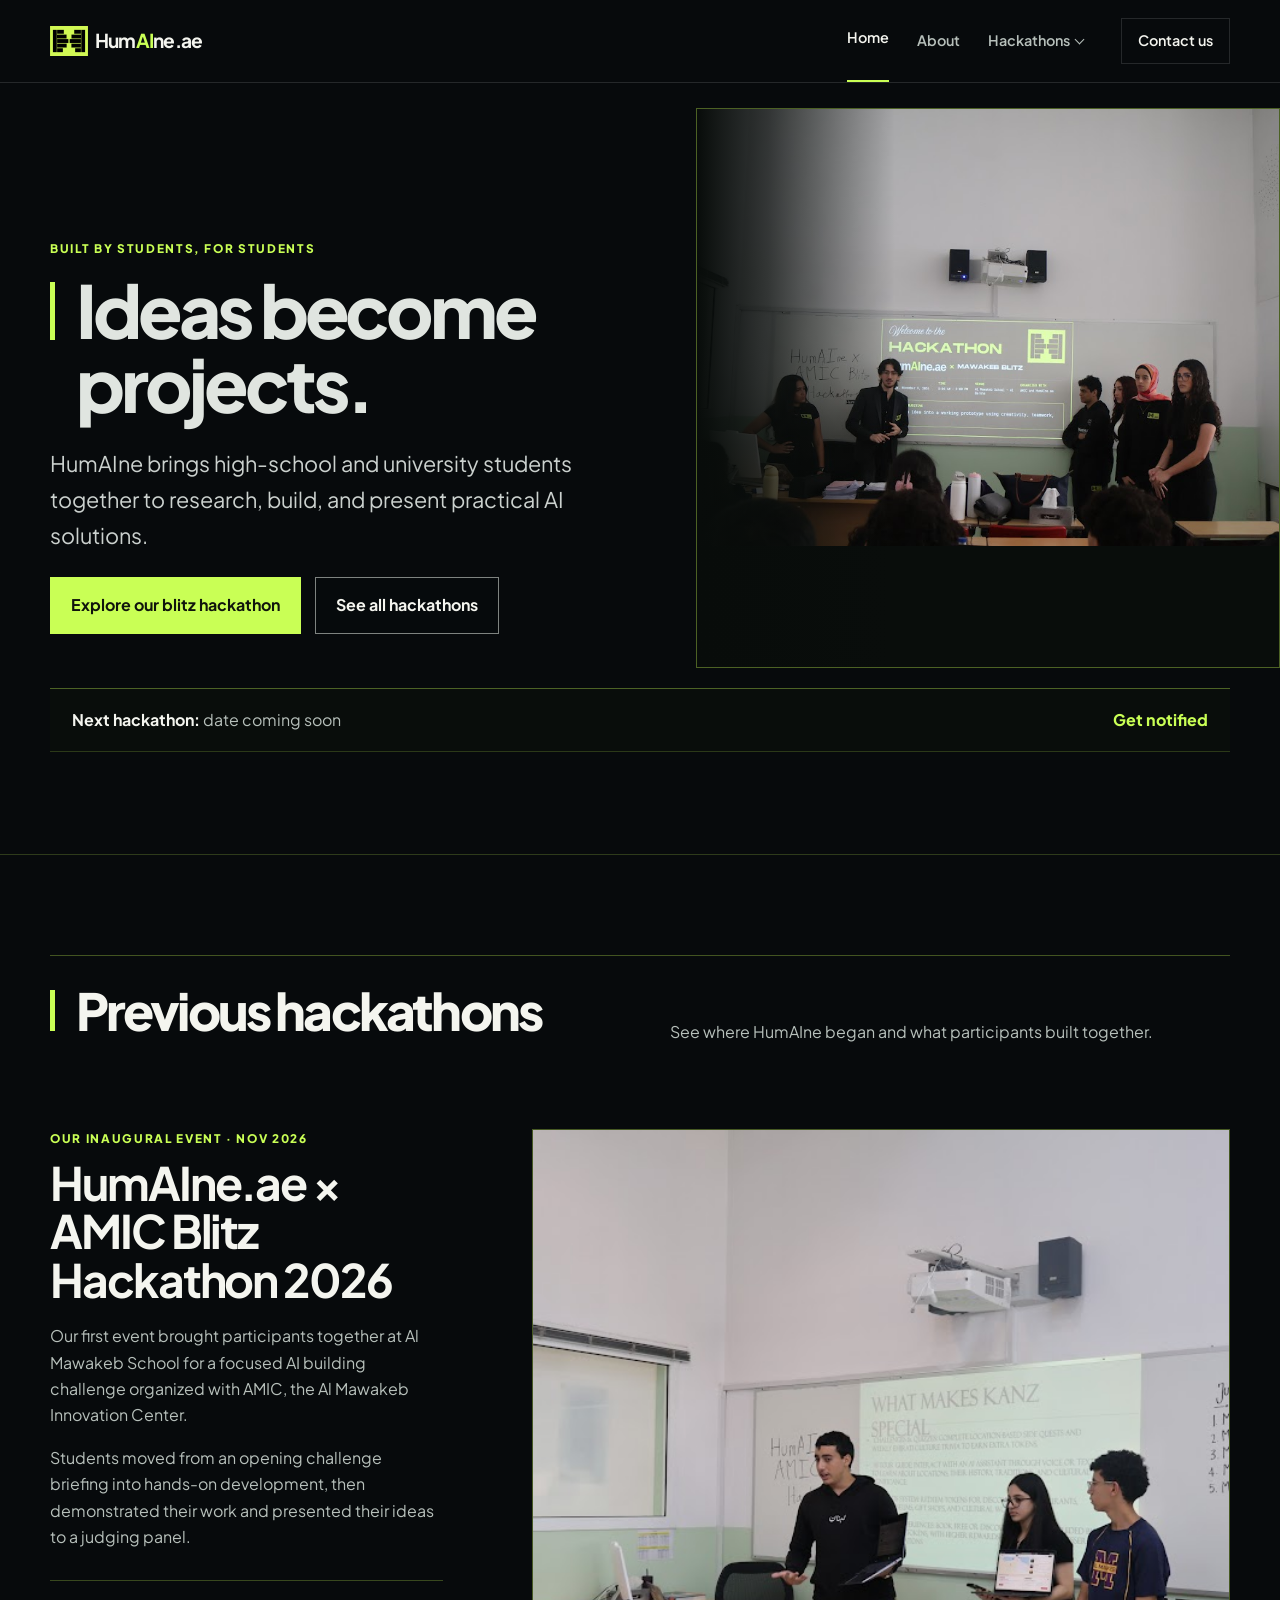
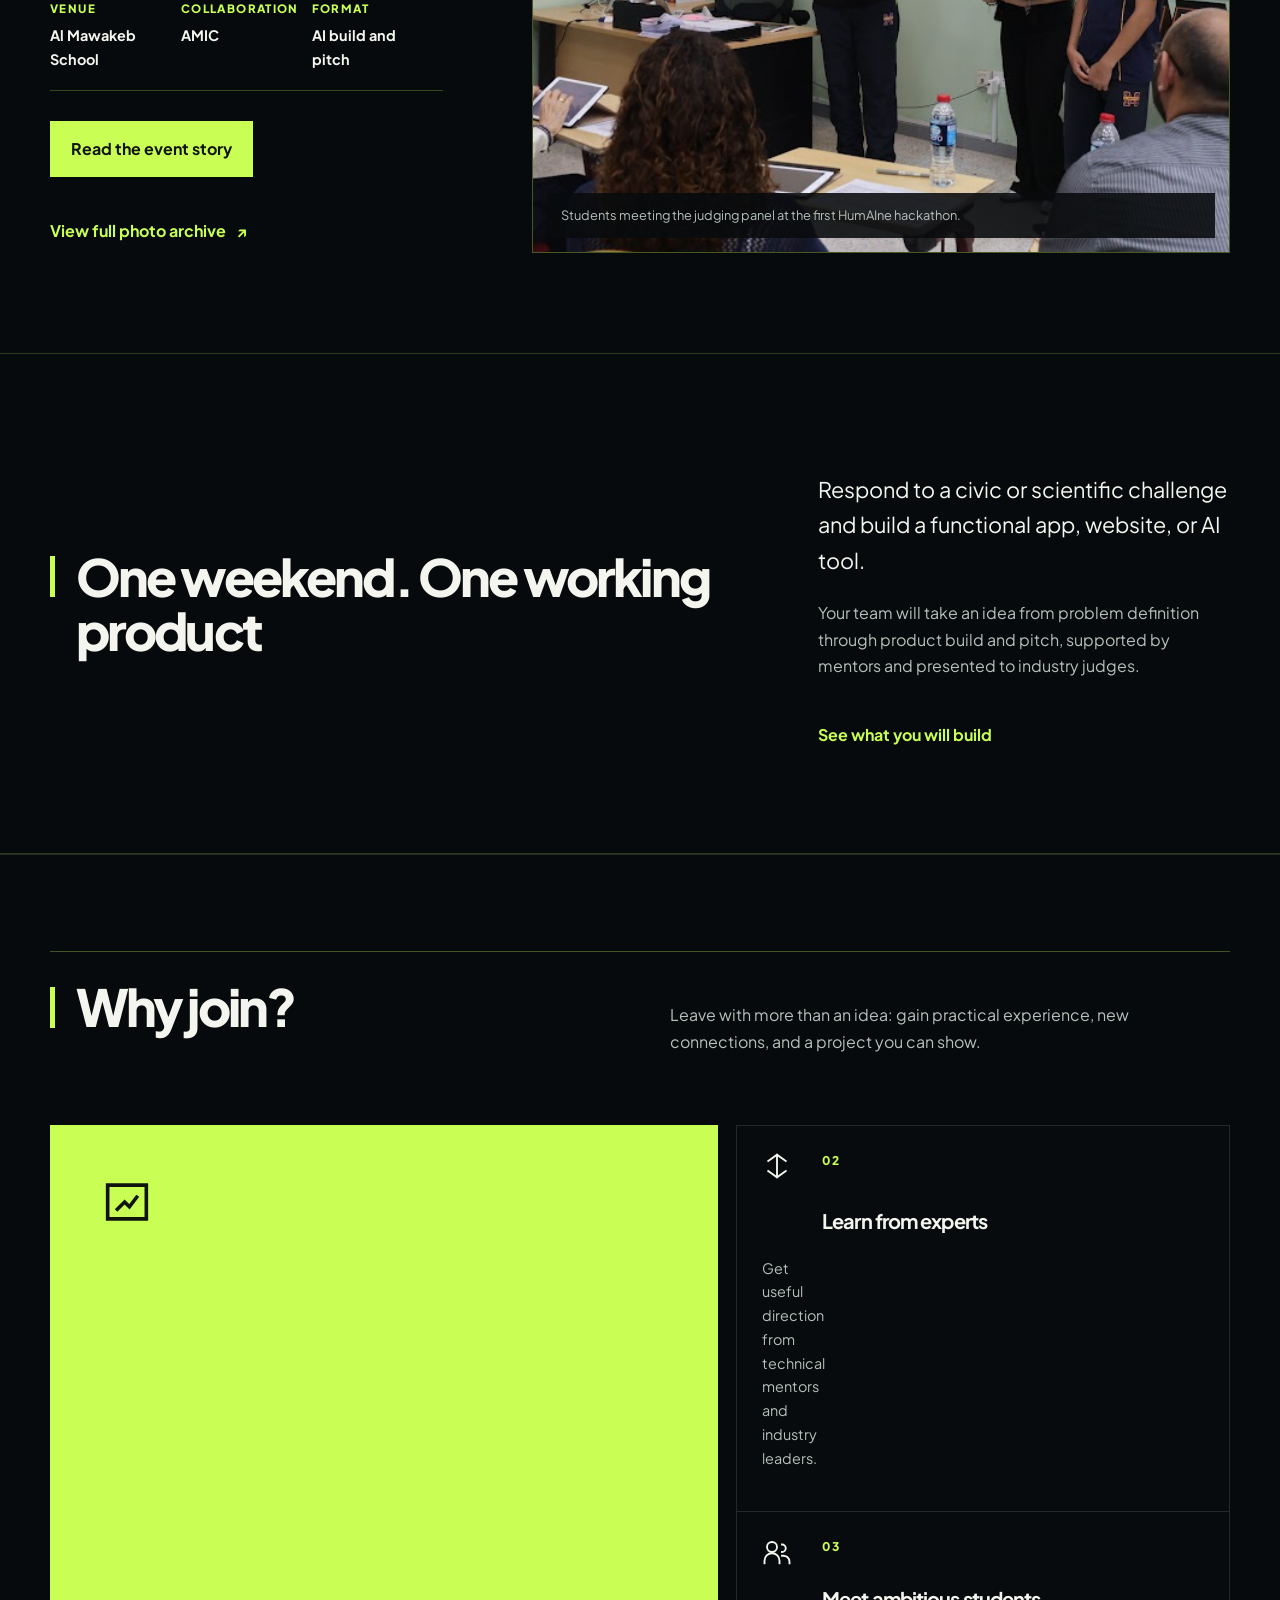
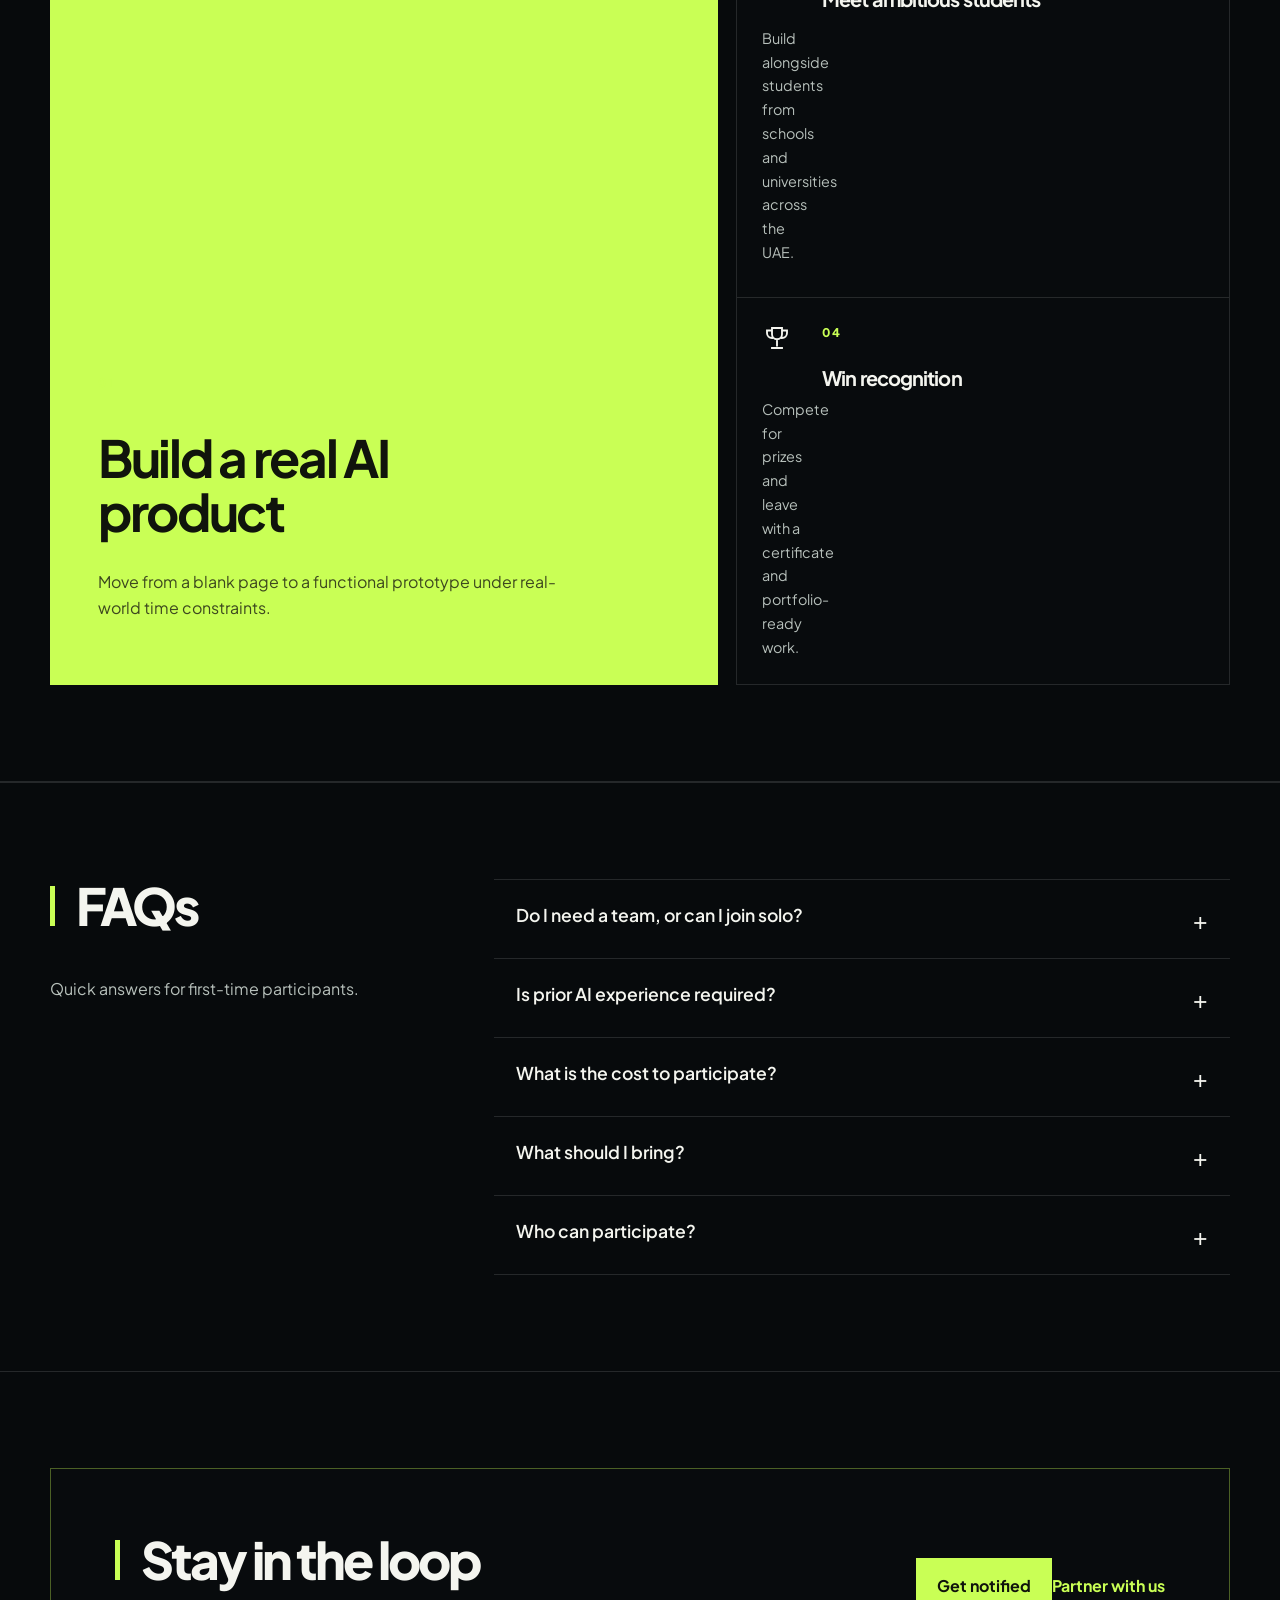
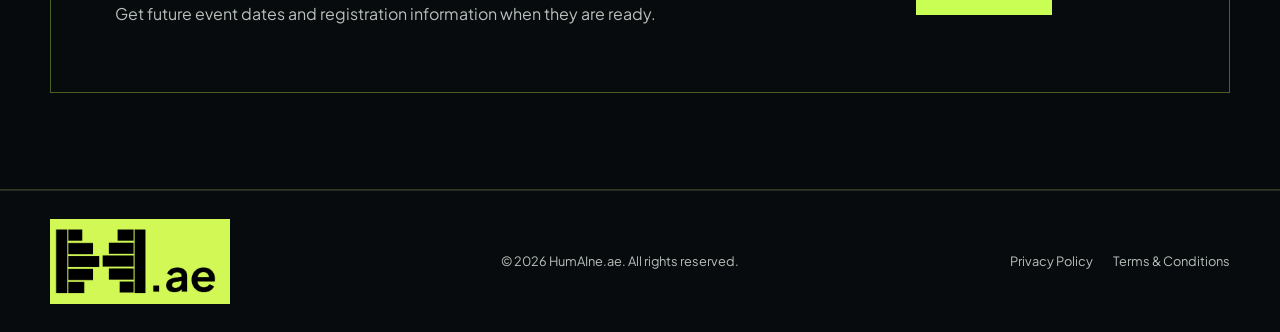
==== commit 92eb928b: "nasser ocmments" ====
--- a/index.html
+++ b/index.html
@@ -23,7 +23,7 @@
 <script src="assets/js/script.js" defer></script>
 </head>
 <body>
-  <header class="site-header"><div class="container"><a class="brand" href="/" aria-label="HumAIne.ae home"><img class="brand-mark" src="assets/images/logonew.svg" alt="" width="512" height="416"><span class="brand-text">Hum<span>AI</span>ne.ae</span></a><nav class="main-nav" aria-label="Primary"><a aria-current="page" href="/"><span>Home</span></a><a href="/about/"><span>About</span></a><a href="/hackathon/"><span>Hackathons</span></a><a class="nav-cta" href="/contact/">Contact us ↗</a></nav></div></header>
+  <header class="site-header"><div class="container"><a class="brand" href="/" aria-label="HumAIne.ae home"><img class="brand-mark" src="assets/images/logonew.svg" alt="" width="512" height="416"><span class="brand-text">Hum<span>AI</span>ne.ae</span></a><nav class="main-nav" aria-label="Primary"><a aria-current="page" href="/"><span>Home</span></a><a href="/about/"><span>About</span></a><a href="/hackathon/"><span>Hackathons</span></a><a class="nav-cta" href="/contact/">Contact us</a></nav></div></header>
   <main>
     <section class="home-credibility-hero" aria-labelledby="home-title">
       <div class="container">
@@ -34,74 +34,50 @@
             <p class="lede">HumAIne brings high-school and university students together to research, build, and present practical AI solutions.</p>
             <div class="hero-actions"><a class="btn" href="/blitz-hackathon-2026/">Explore our blitz hackathon</a><a class="btn btn-secondary" href="/hackathon/">See all hackathons</a></div>
           </div>
-          <div class="event-carousel home-event-carousel" data-carousel aria-roledescription="carousel" aria-label="HumAIne AMIC Blitz Hackathon highlights">
+          <div class="event-carousel home-event-carousel" data-carousel data-carousel-auto-only data-carousel-interval="6000" aria-roledescription="carousel" aria-label="HumAIne AMIC Blitz Hackathon highlights">
             <div class="carousel-viewport">
-              <figure class="carousel-slide is-active" data-carousel-slide aria-hidden="false"><img src="assets/images/events/blitz-2026/opening-briefing.jpg" width="900" height="600" alt="HumAIne organizers welcoming students to the AMIC Blitz Hackathon at Al Mawakeb School" fetchpriority="high"><figcaption>Opening briefing at Al Mawakeb School</figcaption></figure>
-              <figure class="carousel-slide" data-carousel-slide aria-hidden="true"><img src="assets/images/events/blitz-2026/student-building-ai-project.jpg" width="900" height="600" alt="Student developing an AI project on a laptop during the Blitz Hackathon" loading="lazy"><figcaption>Students building their AI projects</figcaption></figure>
-              <figure class="carousel-slide" data-carousel-slide aria-hidden="true"><img src="assets/images/events/blitz-2026/hackathon-in-progress.jpg" width="900" height="676" alt="HumAIne hackathon in progress sign with student teams working in the background" loading="lazy"><figcaption>The build session in progress</figcaption></figure>
-              <figure class="carousel-slide" data-carousel-slide aria-hidden="true"><img src="assets/images/events/blitz-2026/team-presenting-to-judges.jpg" width="900" height="600" alt="Student team presenting its project to judges at the AMIC Blitz Hackathon" loading="lazy"><figcaption>Teams presenting to the judging panel</figcaption></figure>
-              <figure class="carousel-slide" data-carousel-slide aria-hidden="true"><img src="assets/images/events/blitz-2026/award-recognition.jpg" width="900" height="676" alt="Students and HumAIne organizers holding an award after the Blitz Hackathon" loading="lazy"><figcaption>Recognizing the students' work</figcaption></figure>
-            </div>
-            <div class="carousel-controls">
-              <div class="carousel-buttons"><button type="button" data-carousel-prev aria-label="Show previous photo">←</button><button type="button" data-carousel-toggle aria-label="Pause automatic slideshow">Pause</button><button type="button" data-carousel-next aria-label="Show next photo">→</button></div>
-              <div class="carousel-dots" data-carousel-dots aria-label="Choose a photo"></div>
-              <p class="carousel-status" data-carousel-status aria-live="off">Photo 1 of 5</p>
+              <figure class="carousel-slide is-active" data-carousel-slide aria-hidden="false"><img src="assets/images/events/blitz-2026/opening-briefing.jpg" width="900" height="600" alt="Organizers introducing the HumAIne AMIC Blitz Hackathon to students at Al Mawakeb School" loading="eager" decoding="async" fetchpriority="high"></figure>
+              <figure class="carousel-slide" data-carousel-slide aria-hidden="true"><img src="assets/images/events/blitz-2026/student-project-build.jpg" width="1600" height="1067" alt="Students developing projects on laptops during the Blitz Hackathon" loading="eager" decoding="async" fetchpriority="low"></figure>
+              <figure class="carousel-slide" data-carousel-slide aria-hidden="true"><img src="assets/images/events/blitz-2026/active-build-session.jpg" width="1600" height="1067" alt="Participants collaborating during the Blitz Hackathon build session" loading="eager" decoding="async" fetchpriority="low"></figure>
+              <figure class="carousel-slide" data-carousel-slide aria-hidden="true"><img src="assets/images/events/blitz-2026/student-team-with-judges.jpg" width="900" height="600" alt="Three students standing at the front of the room with a certificate while judges sit nearby" loading="eager" decoding="async" fetchpriority="low"></figure>
+              <figure class="carousel-slide" data-carousel-slide aria-hidden="true"><img src="assets/images/events/blitz-2026/award-ceremony.jpg" width="1600" height="1201" alt="Students and event organizers holding an award at the end of the Blitz Hackathon" loading="eager" decoding="async" fetchpriority="low"></figure>
             </div>
           </div>
         </div>
-
-        <div class="countdown-return" aria-label="Next event countdown status">
-          <div class="countdown-return-copy">
-            <p class="event-year">Next HumAIne hackathon</p>
-            <h2>The countdown will return.</h2>
-            <p>The next event is being prepared. As soon as the date is confirmed, this timer will begin counting down automatically.</p>
-          </div>
-          <!-- Add data-countdown="YYYY-MM-DDTHH:MM:SS+04:00" here when the next event date is confirmed. -->
-          <div class="countdown-return-panel">
-            <div class="countdown-units countdown-units--pending" aria-label="Countdown awaiting a confirmed event date">
-              <div><strong data-days>--</strong><span>Days</span></div>
-              <div><strong data-hours>--</strong><span>Hours</span></div>
-              <div><strong data-minutes>--</strong><span>Minutes</span></div>
-              <div><strong data-seconds>--</strong><span>Seconds</span></div>
-            </div>
-            <small data-countdown-status>Date and registration details to be announced.</small>
-          </div>
-        </div>
+        <div class="next-event-strip"><span><strong>Next hackathon:</strong> date coming soon</span><a href="/blitz-hackathon-2026/#future-updates">Get notified</a></div>
       </div>
     </section>
-
-    <section class="home-sponsors" aria-labelledby="sponsors-title"><div class="container"><div class="section-head"><div><h2 id="sponsors-title">Our sponsors.</h2></div></div><a class="sponsor-pending-link" href="/contact/#partners"><span><small>Partner announcement</small><strong>Partnership discussions underway.</strong></span><span aria-hidden="true">↗</span></a><p class="sponsor-status">We’re currently in contact with numerous organizations regarding sponsorship opportunities for the hackathon.</p><p class="sponsor-disclaimer"><strong>Disclaimer:</strong> Sponsor discussions and pending confirmations are currently in progress. Partner names, logos, and trademarks displayed include prospective sponsors currently in formal review or onboarded conditionally.</p></div></section>
 
     <section class="previous-events" aria-labelledby="previous-events-title">
       <div class="container">
         <div class="section-head">
-          <div><h2 id="previous-events-title">Previous hackathons.</h2></div>
+          <div><h2 id="previous-events-title">Previous hackathons</h2></div>
           <p>See where HumAIne began and what participants built together.</p>
         </div>
         <article class="past-event-feature past-event-expanded">
           <div class="past-event-copy">
-            <p class="event-year">Our inaugural event · 2026</p>
+            <p class="event-year">Our inaugural event · Nov 2026</p>
             <h3>HumAIne.ae × AMIC Blitz Hackathon 2026</h3>
             <p>Our first event brought participants together at Al Mawakeb School for a focused AI building challenge organized with AMIC, the Al Mawakeb Innovation Center.</p>
             <p>Students moved from an opening challenge briefing into hands-on development, then demonstrated their work and presented their ideas to a judging panel.</p>
             <dl class="event-facts"><div><dt>Venue</dt><dd>Al Mawakeb School</dd></div><div><dt>Collaboration</dt><dd>AMIC</dd></div><div><dt>Format</dt><dd>AI build and pitch</dd></div></dl>
-            <div class="event-links"><a class="btn" href="/blitz-hackathon-2026/">Read the event story</a><a class="text-link" href="https://drive.google.com/drive/folders/1688wlYAtqHQ7FicDyGw08mqDVF-d3gRi" target="_blank" rel="noopener noreferrer">View full photo archive</a></div>
+            <div class="event-links"><a class="btn" href="/blitz-hackathon-2026/">Read the event story</a><a class="text-link" href="https://drive.google.com/drive/folders/1688wlYAtqHQ7FicDyGw08mqDVF-d3gRi" target="_blank" rel="noopener noreferrer">View full photo archive <span aria-hidden="true">↗</span></a></div>
           </div>
-          <figure class="past-event-image"><img src="assets/images/events/blitz-2026/team-presenting-to-judges.jpg" width="900" height="600" alt="Student team presenting its AI project to judges at the HumAIne AMIC Blitz Hackathon" loading="lazy"><figcaption>From building to presenting: the first HumAIne hackathon.</figcaption></figure>
+          <figure class="past-event-image"><img src="assets/images/events/blitz-2026/student-team-with-judges.jpg" width="900" height="600" alt="Three students standing with a certificate near the Blitz Hackathon judging panel" loading="lazy"><figcaption>Students meeting the judging panel at the first HumAIne hackathon.</figcaption></figure>
         </article>
       </div>
     </section>
 
-    <section class="home-intro"><div class="container intro-layout"><div><h2>One weekend. One working product.</h2></div><div class="intro-copy"><p class="lede">Respond to a civic or scientific challenge and build a functional app, website, or AI tool.</p><p>Your team will take an idea from problem definition through product build and pitch, supported by mentors and presented to industry judges.</p><a class="text-link" href="/hackathon/#roadmap">See what you will build <span>↗</span></a></div></div></section>
+    <section class="home-intro"><div class="container intro-layout"><div><h2>One weekend. One working product</h2></div><div class="intro-copy"><p class="lede">Respond to a civic or scientific challenge and build a functional app, website, or AI tool.</p><p>Your team will take an idea from problem definition through product build and pitch, supported by mentors and presented to industry judges.</p><a class="text-link" href="/hackathon/#roadmap">See what you will build</a></div></div></section>
 
     <section class="why-join" aria-labelledby="why-title"><div class="container"><div class="section-head"><div><h2 id="why-title">Why join?</h2></div><p>Leave with more than an idea: gain practical experience, new connections, and a project you can show.</p></div><div class="value-layout">
       <article class="value-feature"><svg aria-hidden="true" viewBox="0 0 24 24"><path d="M4 19V5h16v14H4Zm4-4 3-3 2 2 3-4"/></svg><span>01</span><h3>Build a real AI product</h3><p>Move from a blank page to a functional prototype under real-world time constraints.</p></article>
-      <div class="value-stack"><article><svg aria-hidden="true" viewBox="0 0 24 24"><path d="M12 3v18M5 8l7-5 7 5M5 16l7 5 7-5"/></svg><h3>Learn from experts</h3><p>Get useful direction from technical mentors and industry leaders.</p></article><article><svg aria-hidden="true" viewBox="0 0 24 24"><path d="M8 12a4 4 0 1 0 0-8 4 4 0 0 0 0 8Zm8 0a3 3 0 1 0 0-6M2 21v-2a6 6 0 0 1 12 0v2m2-6a5 5 0 0 1 6 5v1"/></svg><h3>Meet ambitious students</h3><p>Build alongside students from schools and universities across the UAE.</p></article><article><svg aria-hidden="true" viewBox="0 0 24 24"><path d="M8 4h8v5a4 4 0 0 1-8 0V4Zm0 2H4v2a4 4 0 0 0 4 4m8-6h4v2a4 4 0 0 1-4 4m-4 1v5m-4 2h8"/></svg><h3>Win recognition</h3><p>Compete for prizes and leave with a certificate and portfolio-ready work.</p></article></div>
+      <div class="value-stack"><article><svg aria-hidden="true" viewBox="0 0 24 24"><path d="M12 3v18M5 8l7-5 7 5M5 16l7 5 7-5"/></svg><span>02</span><h3>Learn from experts</h3><p>Get useful direction from technical mentors and industry leaders.</p></article><article><svg aria-hidden="true" viewBox="0 0 24 24"><path d="M8 12a4 4 0 1 0 0-8 4 4 0 0 0 0 8Zm8 0a3 3 0 1 0 0-6M2 21v-2a6 6 0 0 1 12 0v2m2-6a5 5 0 0 1 6 5v1"/></svg><span>03</span><h3>Meet ambitious students</h3><p>Build alongside students from schools and universities across the UAE.</p></article><article><svg aria-hidden="true" viewBox="0 0 24 24"><path d="M8 4h8v5a4 4 0 0 1-8 0V4Zm0 2H4v2a4 4 0 0 0 4 4m8-6h4v2a4 4 0 0 1-4 4m-4 1v5m-4 2h8"/></svg><span>04</span><h3>Win recognition</h3><p>Compete for prizes and leave with a certificate and portfolio-ready work.</p></article></div>
     </div></div></section>
 
     <section class="faq-section" aria-labelledby="faq-title"><div class="container faq-layout"><div><h2 id="faq-title">FAQs</h2><p>Quick answers for first-time participants.</p></div><div class="faq-list"><details><summary>Do I need a team, or can I join solo?<span>+</span></summary><p>You can register your interest even if you do not yet have a complete team. Final team formation details will be shared with accepted participants.</p></details><details><summary>Is prior AI experience required?<span>+</span></summary><p>No. Curiosity, commitment, and a willingness to learn matter most. Teams can combine technical, design, research, and presentation skills.</p></details><details><summary>What is the cost to participate?<span>+</span></summary><p><strong>Participation is 100% free.</strong> There is no registration or attendance fee.</p></details><details><summary>What should I bring?<span>+</span></summary><p>Bring your laptop, charger, identification, and anything specified in the participant information sent before the event.</p></details><details><summary>Who can participate?<span>+</span></summary><p>The hackathon is open to eligible high-school and university students across the UAE.</p></details></div></div></section>
 
-    <section class="home-registration"><div class="container registration-callout"><div><h2>Want to join the next one?</h2><p>The next event is being prepared. Explore how HumAIne hackathons work while dates and registration details are finalized.</p></div><a class="btn" href="/hackathon/">Explore hackathons <span>↗</span></a></div></section>
+    <section class="home-registration"><div class="container registration-callout"><div><h2>Stay in the loop</h2><p>Get future event dates and registration information when they are ready.</p></div><div class="closing-actions"><a class="btn" href="/blitz-hackathon-2026/#future-updates">Get notified</a><a class="text-link" href="/contact/#partners">Partner with us</a></div></div></section>
   </main>
   <footer class="site-footer"><div class="container legal-footer"><span>© 2026 HumAIne.ae. All rights reserved.</span><nav aria-label="Legal"><a href="/privacy/">Privacy Policy</a><a href="/terms/">Terms &amp; Conditions</a></nav></div></footer>
 </body>
--- a/assets/css/styles.css
+++ b/assets/css/styles.css
@@ -1554,6 +1554,578 @@
 @media (max-width: 520px) {
   .founders-grid {
     grid-template-columns: 1fr;
+  }
+}
+
+/* 2026 content and layout refinement */
+:root {
+  --soft: #b7c0bb;
+}
+
+html,
+body {
+  min-height: 0;
+}
+
+body {
+  overflow-x: hidden;
+}
+
+main > section::after,
+.scroll-progress {
+  display: none !important;
+}
+
+.home-credibility-hero,
+.previous-events,
+.home-intro,
+.why-join,
+.faq-section,
+.home-registration,
+.hackathon-hero,
+.build-roadmap,
+.hackathon-archive,
+.event-story-hero,
+.event-story-overview,
+.event-journey,
+.winning-projects,
+.event-gallery-section,
+.future-event-callout {
+  padding-top: 96px;
+  padding-bottom: 96px;
+}
+
+.home-credibility-grid {
+  grid-template-columns: minmax(0, .92fr) minmax(440px, 1.08fr);
+  gap: 0;
+}
+
+.home-credibility-copy {
+  position: relative;
+  z-index: 3;
+  margin-right: -68px;
+  padding: 54px 44px 54px 0;
+}
+
+.home-credibility-copy h1 {
+  max-width: 660px;
+  font-size: clamp(3rem, 5.2vw, 5.2rem);
+  text-wrap: balance;
+}
+
+.home-event-carousel,
+.home-event-carousel .carousel-viewport {
+  border: 0;
+  background: #090d0b;
+}
+
+.home-event-carousel {
+  position: relative;
+  align-self: stretch;
+  min-height: 560px;
+  margin-top: -96px;
+  margin-right: calc((100vw - min(var(--max), calc(100vw - 40px))) / -2);
+}
+
+.home-event-carousel::before {
+  position: absolute;
+  z-index: 2;
+  inset: 0 auto 0 0;
+  width: 34%;
+  background: linear-gradient(90deg, #080c0a 0%, rgba(8, 12, 10, .72) 36%, transparent 100%);
+  content: "";
+  pointer-events: none;
+}
+
+.home-event-carousel .carousel-viewport {
+  height: calc(100% + 96px);
+  max-height: none;
+  aspect-ratio: auto;
+}
+
+.home-event-carousel .carousel-slide {
+  transition-duration: .9s;
+}
+
+.home-event-carousel figcaption,
+.home-event-carousel .carousel-controls,
+.home-event-carousel .carousel-status {
+  display: none !important;
+}
+
+.next-event-strip {
+  display: flex;
+  align-items: center;
+  justify-content: space-between;
+  gap: 24px;
+  padding: 18px 22px;
+  border-top: 1px solid rgba(201, 255, 85, .35);
+  border-bottom: 1px solid rgba(201, 255, 85, .18);
+  background: #090d0b;
+  color: var(--soft);
+}
+
+.next-event-strip strong {
+  color: var(--ink);
+}
+
+.next-event-strip a,
+.event-back-link {
+  color: var(--lime);
+  font-weight: 750;
+  text-decoration: none;
+}
+
+.value-feature > span,
+.value-stack article > span,
+.journey-step {
+  display: block;
+  margin-bottom: 14px;
+  color: var(--lime);
+  font-size: .75rem;
+  font-weight: 850;
+  letter-spacing: .14em;
+}
+
+.hackathon-hero-layout {
+  display: grid;
+  grid-template-columns: minmax(0, .92fr) minmax(420px, 1.08fr);
+  gap: clamp(44px, 7vw, 90px);
+  align-items: center;
+}
+
+.hackathon-hero-copy h1 {
+  max-width: 720px;
+  margin: 0 0 24px;
+  font-size: clamp(3rem, 5.4vw, 5.4rem);
+  line-height: 1.02;
+}
+
+.hackathon-hero-image {
+  margin: 0;
+  overflow: hidden;
+  background: #090d0b;
+}
+
+.hackathon-hero-image img {
+  display: block;
+  width: 100%;
+  aspect-ratio: 4 / 3;
+  object-fit: cover;
+}
+
+.hackathon-hero-image figcaption {
+  padding: 12px 0 0;
+  color: var(--soft);
+  font-size: .88rem;
+}
+
+.hackathon-hero .next-event-strip {
+  grid-column: 1 / -1;
+  margin-top: 10px;
+}
+
+.roadmap-steps h3 {
+  margin-bottom: 8px;
+}
+
+.roadmap-steps p {
+  font-size: 1rem;
+  line-height: 1.6;
+}
+
+.roadmap-output {
+  align-self: start;
+  min-height: 0;
+}
+
+.output-path {
+  display: flex;
+  flex-wrap: wrap;
+  gap: 9px;
+  margin-top: 24px;
+}
+
+.output-path span {
+  padding: 8px 12px;
+  border: 1px solid rgba(8, 12, 10, .3);
+  color: #080c0a;
+  font-size: .78rem;
+  font-weight: 850;
+  letter-spacing: .06em;
+  text-transform: uppercase;
+}
+
+.event-back-link {
+  display: inline-block;
+  margin-bottom: 28px;
+}
+
+.event-journey-grid article {
+  display: flex;
+  flex-direction: column;
+  height: 100%;
+}
+
+.event-journey-grid article img {
+  width: 100%;
+  height: 230px;
+  object-fit: cover;
+  background: #090d0b;
+}
+
+.event-journey-grid article > div {
+  flex: 1;
+}
+
+.winning-project-card--first {
+  display: block;
+  grid-template-columns: none;
+}
+
+.event-photo-grid {
+  grid-template-columns: repeat(3, minmax(0, 1fr));
+  grid-auto-rows: 260px;
+}
+
+.event-photo-grid figure,
+.event-photo-grid .event-photo-wide {
+  grid-column: auto;
+  background: #090d0b;
+}
+
+.event-photo-grid figcaption {
+  display: none;
+}
+
+.gallery-archive-link {
+  display: inline-flex;
+  align-items: center;
+  gap: 8px;
+  margin-top: 28px;
+}
+
+.future-event-callout .registration-callout {
+  padding: clamp(34px, 5vw, 58px);
+}
+
+.image-load-failed {
+  position: relative;
+  display: grid;
+  min-height: 220px;
+  place-items: center;
+  background: #090d0b;
+}
+
+.image-fallback {
+  padding: 18px;
+  color: var(--soft);
+  font-size: .8rem;
+  font-weight: 750;
+  letter-spacing: .1em;
+  text-transform: uppercase;
+}
+
+@media (max-width: 960px) {
+  .home-credibility-grid,
+  .hackathon-hero-layout {
+    grid-template-columns: 1fr;
+  }
+
+  .home-credibility-copy {
+    margin-right: 0;
+    padding: 0;
+  }
+
+  .home-event-carousel {
+    min-height: 0;
+    margin-top: 0;
+    margin-right: 0;
+  }
+
+  .home-event-carousel .carousel-viewport {
+    height: auto;
+    aspect-ratio: 16 / 10;
+  }
+
+  .home-event-carousel::before {
+    display: none;
+  }
+
+  .hackathon-hero .next-event-strip {
+    grid-column: auto;
+  }
+}
+
+@media (max-width: 760px) {
+  .home-credibility-hero,
+  .previous-events,
+  .home-intro,
+  .why-join,
+  .faq-section,
+  .home-registration,
+  .hackathon-hero,
+  .build-roadmap,
+  .hackathon-archive,
+  .event-story-hero,
+  .event-story-overview,
+  .event-journey,
+  .winning-projects,
+  .event-gallery-section,
+  .future-event-callout {
+    padding-top: 64px;
+    padding-bottom: 64px;
+  }
+
+  .next-event-strip {
+    align-items: flex-start;
+    flex-direction: column;
+    gap: 8px;
+  }
+
+  .event-photo-grid {
+    grid-template-columns: 1fr 1fr;
+    grid-auto-rows: 210px;
+  }
+}
+
+@media (max-width: 520px) {
+  .event-photo-grid {
+    grid-template-columns: 1fr;
+    grid-auto-rows: 260px;
+  }
+}
+
+@media (prefers-reduced-motion: reduce) {
+  .home-event-carousel .carousel-slide {
+    transition: none;
+  }
+}
+
+/* Hackathon archive hierarchy */
+.nav-menu-group {
+  position: relative;
+  display: flex;
+  align-items: center;
+}
+
+.nav-menu-group.is-current-section > a {
+  color: var(--ink);
+}
+
+.nav-menu-group.is-current-section > a::after {
+  transform: scaleX(1);
+}
+
+.nav-submenu-toggle {
+  display: grid;
+  width: 28px;
+  height: 44px;
+  margin-left: -5px;
+  padding: 0;
+  place-items: center;
+  border: 0;
+  background: transparent;
+  color: var(--soft);
+  cursor: pointer;
+}
+
+.nav-submenu-toggle span {
+  width: 7px;
+  height: 7px;
+  border-right: 1.5px solid currentColor;
+  border-bottom: 1.5px solid currentColor;
+  transform: translateY(-2px) rotate(45deg);
+  transition: transform .18s ease;
+}
+
+.nav-menu-group.submenu-open .nav-submenu-toggle span {
+  transform: translateY(2px) rotate(225deg);
+}
+
+.nav-submenu {
+  position: absolute;
+  z-index: 120;
+  top: calc(100% - 8px);
+  left: 0;
+  display: grid;
+  width: 230px;
+  padding: 8px;
+  border: 1px solid rgba(201, 255, 85, .25);
+  background: #080b0d;
+  box-shadow: 0 18px 40px rgba(0, 0, 0, .42);
+  opacity: 0;
+  visibility: hidden;
+  transform: translateY(-6px);
+  transition: opacity .18s ease, transform .18s ease, visibility .18s ease;
+  pointer-events: none;
+}
+
+.nav-menu-group:hover .nav-submenu,
+.nav-menu-group:focus-within .nav-submenu,
+.nav-menu-group.submenu-open .nav-submenu {
+  opacity: 1;
+  visibility: visible;
+  transform: translateY(0);
+  pointer-events: auto;
+}
+
+.main-nav .nav-submenu a {
+  justify-content: flex-start;
+  min-height: 44px;
+  padding: 10px 12px;
+  border-left: 2px solid transparent;
+  color: var(--soft);
+  line-height: 1.3;
+}
+
+.main-nav .nav-submenu a::after {
+  display: none;
+}
+
+.main-nav .nav-submenu a:hover,
+.main-nav .nav-submenu a[aria-current="page"] {
+  border-left-color: var(--lime);
+  background: rgba(201, 255, 85, .07);
+  color: var(--ink);
+}
+
+/* Static-site mailing list form */
+.future-event-callout .registration-callout {
+  grid-template-columns: minmax(0, .9fr) minmax(360px, 1.1fr);
+  align-items: start;
+}
+
+.mailing-list-form {
+  width: 100%;
+  padding: clamp(24px, 3vw, 34px);
+  border: 1px solid rgba(201, 255, 85, .35);
+  background: #080b0d;
+}
+
+.mailing-list-form > label {
+  display: block;
+  margin-bottom: 10px;
+  color: var(--ink);
+  font-weight: 750;
+}
+
+.mailing-list-fields {
+  display: grid;
+  grid-template-columns: minmax(0, 1fr) auto;
+}
+
+.mailing-list-fields input {
+  min-width: 0;
+  min-height: 52px;
+  padding: 12px 15px;
+  border: 1px solid rgba(255, 255, 255, .24);
+  border-right: 0;
+  border-radius: 0;
+  outline: 0;
+  background: #111619;
+  color: var(--ink);
+  font: inherit;
+}
+
+.mailing-list-fields input:focus {
+  border-color: var(--lime);
+  box-shadow: inset 0 0 0 1px var(--lime);
+}
+
+.mailing-list-fields .btn {
+  min-height: 52px;
+  border-radius: 0;
+  cursor: pointer;
+}
+
+.mailing-list-consent,
+.mailing-list-success {
+  margin: 13px 0 0;
+  font-size: .8rem;
+  line-height: 1.5;
+}
+
+.mailing-list-consent a {
+  color: var(--ink);
+}
+
+.mailing-list-success {
+  padding: 10px 12px;
+  border-left: 3px solid var(--lime);
+  color: var(--ink);
+}
+
+.form-honeypot {
+  position: absolute !important;
+  left: -10000px !important;
+  width: 1px !important;
+  height: 1px !important;
+  overflow: hidden !important;
+}
+
+@media (max-width: 900px) {
+  .future-event-callout .registration-callout {
+    grid-template-columns: 1fr;
+  }
+}
+
+@media (max-width: 760px) {
+  .nav-menu-group {
+    display: grid;
+    grid-template-columns: 1fr 48px;
+    width: 100%;
+    border-bottom: 1px solid var(--line);
+  }
+
+  .main-nav .nav-menu-group > a {
+    border-bottom: 0;
+  }
+
+  .nav-submenu-toggle {
+    width: 48px;
+    height: 48px;
+    margin: 0;
+    border-left: 1px solid var(--line);
+  }
+
+  .nav-submenu {
+    position: static;
+    grid-column: 1 / -1;
+    display: none;
+    width: 100%;
+    padding: 0 8px 8px 24px;
+    border: 0;
+    border-top: 1px solid var(--line);
+    box-shadow: none;
+    opacity: 1;
+    visibility: visible;
+    transform: none;
+    pointer-events: auto;
+  }
+
+  .nav-menu-group.submenu-open .nav-submenu {
+    display: grid;
+  }
+
+  .main-nav .nav-submenu a {
+    padding: 11px 12px;
+    border-bottom: 1px solid rgba(255, 255, 255, .08);
+  }
+
+  .main-nav .nav-submenu a:last-child {
+    border-bottom: 0;
+  }
+}
+
+@media (max-width: 560px) {
+  .mailing-list-fields {
+    grid-template-columns: 1fr;
+    gap: 10px;
+  }
+
+  .mailing-list-fields input {
+    border-right: 1px solid rgba(255, 255, 255, .24);
   }
 }
 @media (max-width: 760px) {
@@ -3064,6 +3636,9 @@
   left: 12px;
   text-align: left;
 }
+.home-event-carousel .carousel-slide {
+  transition-duration: 0.3s;
+}
 .countdown-return {
   display: grid;
   grid-template-columns: minmax(250px, 0.72fr) minmax(0, 1.28fr);
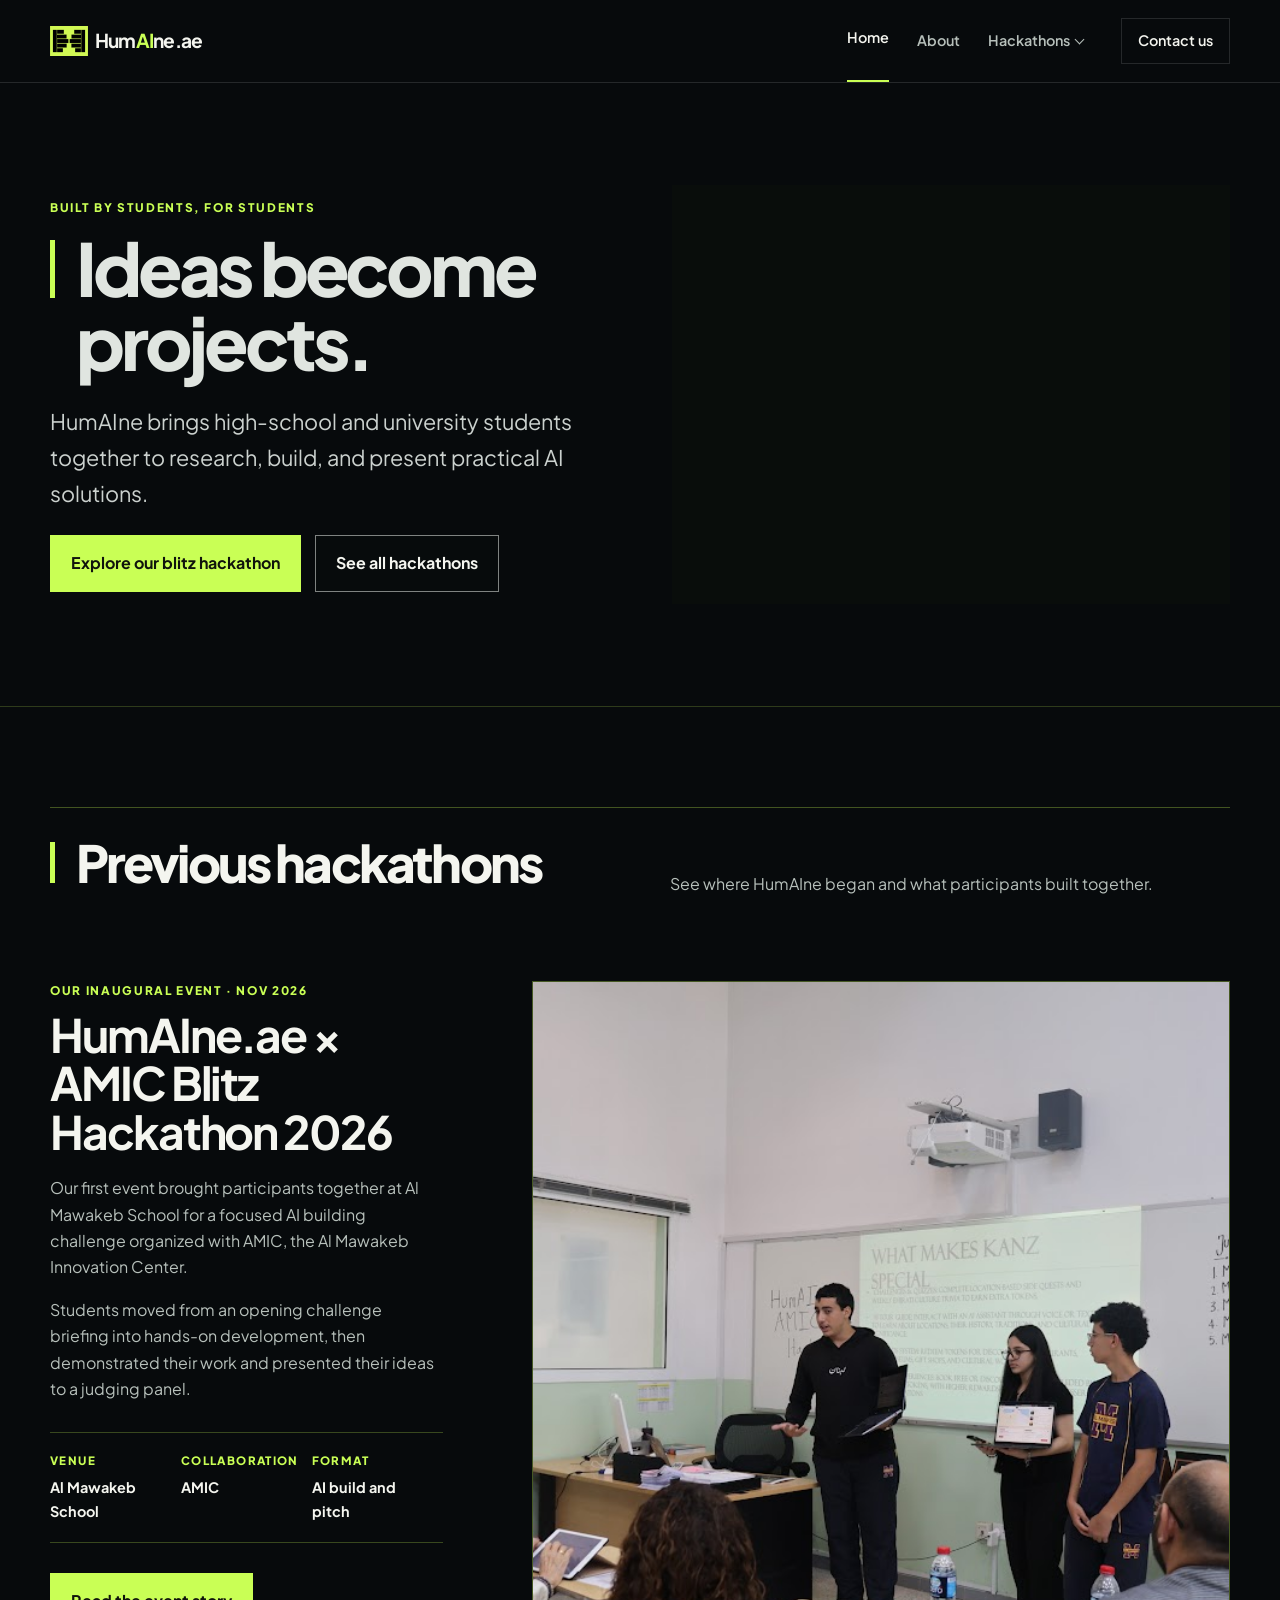
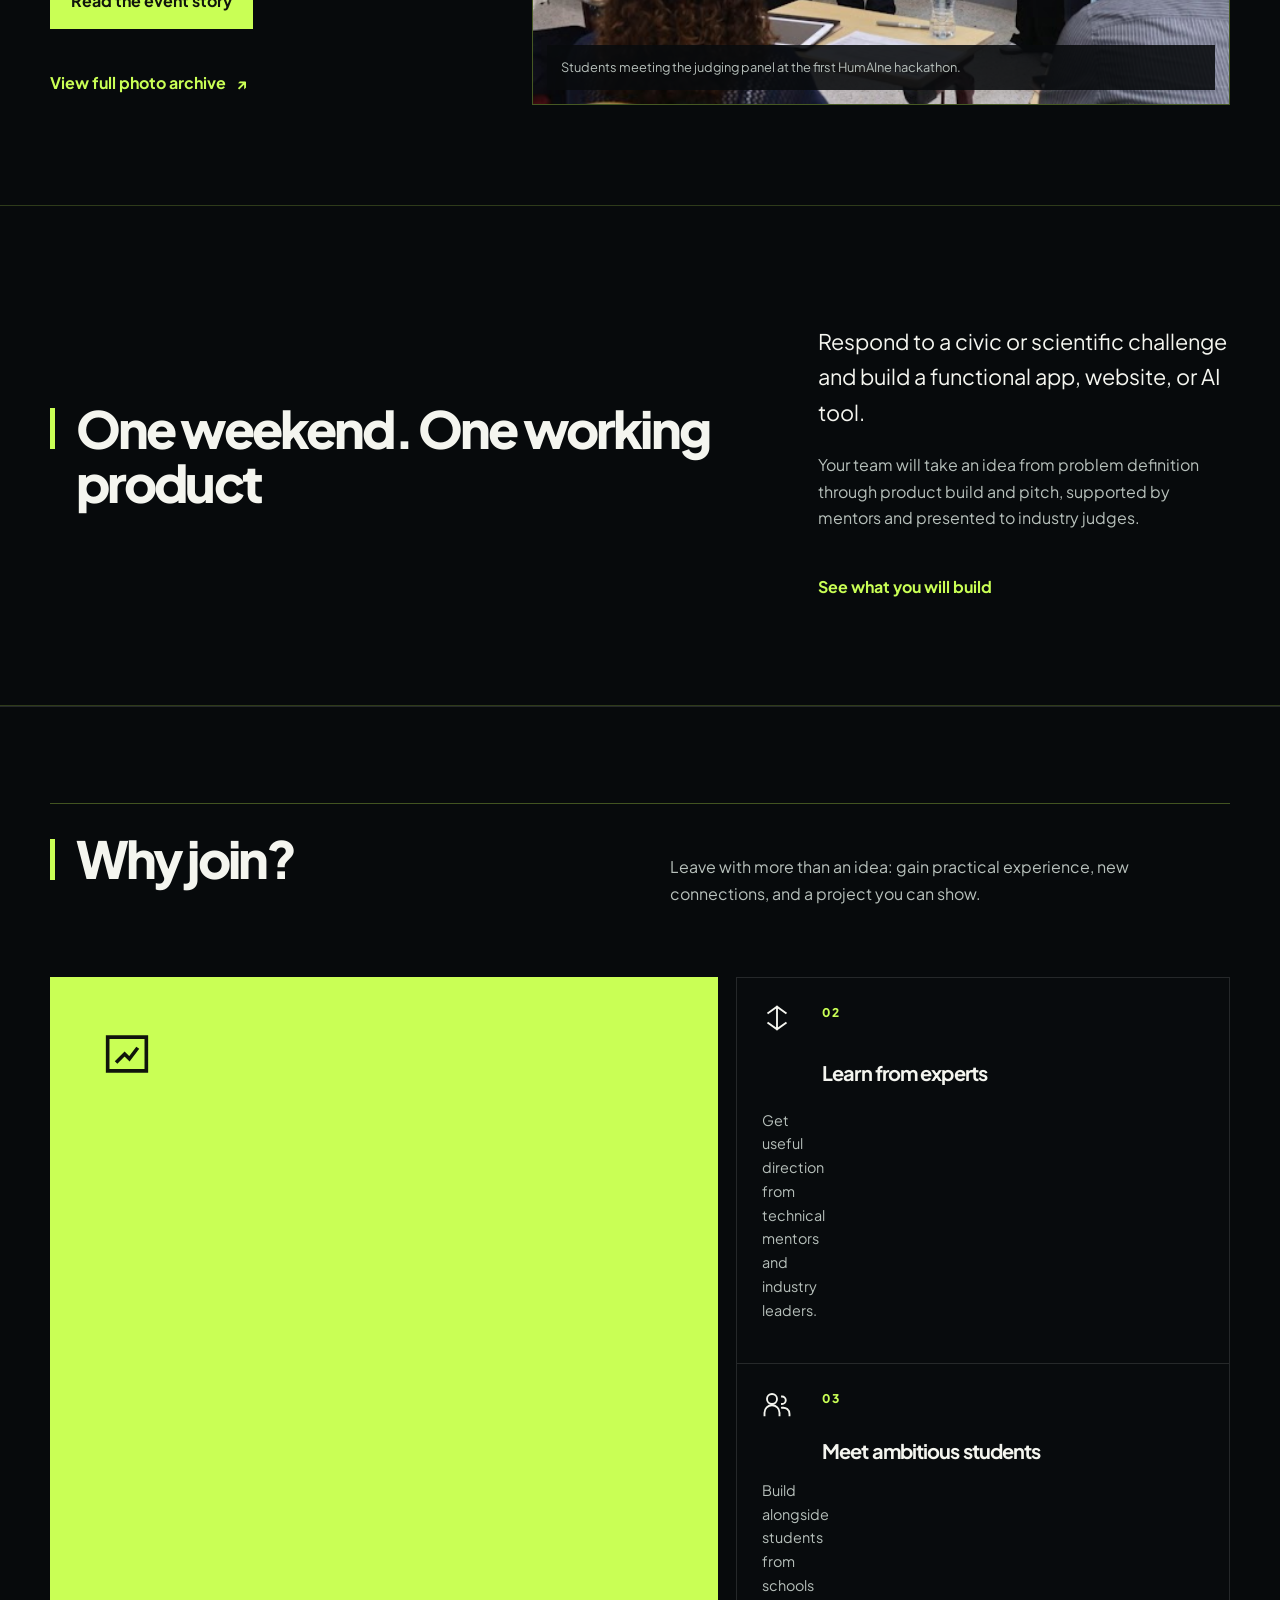
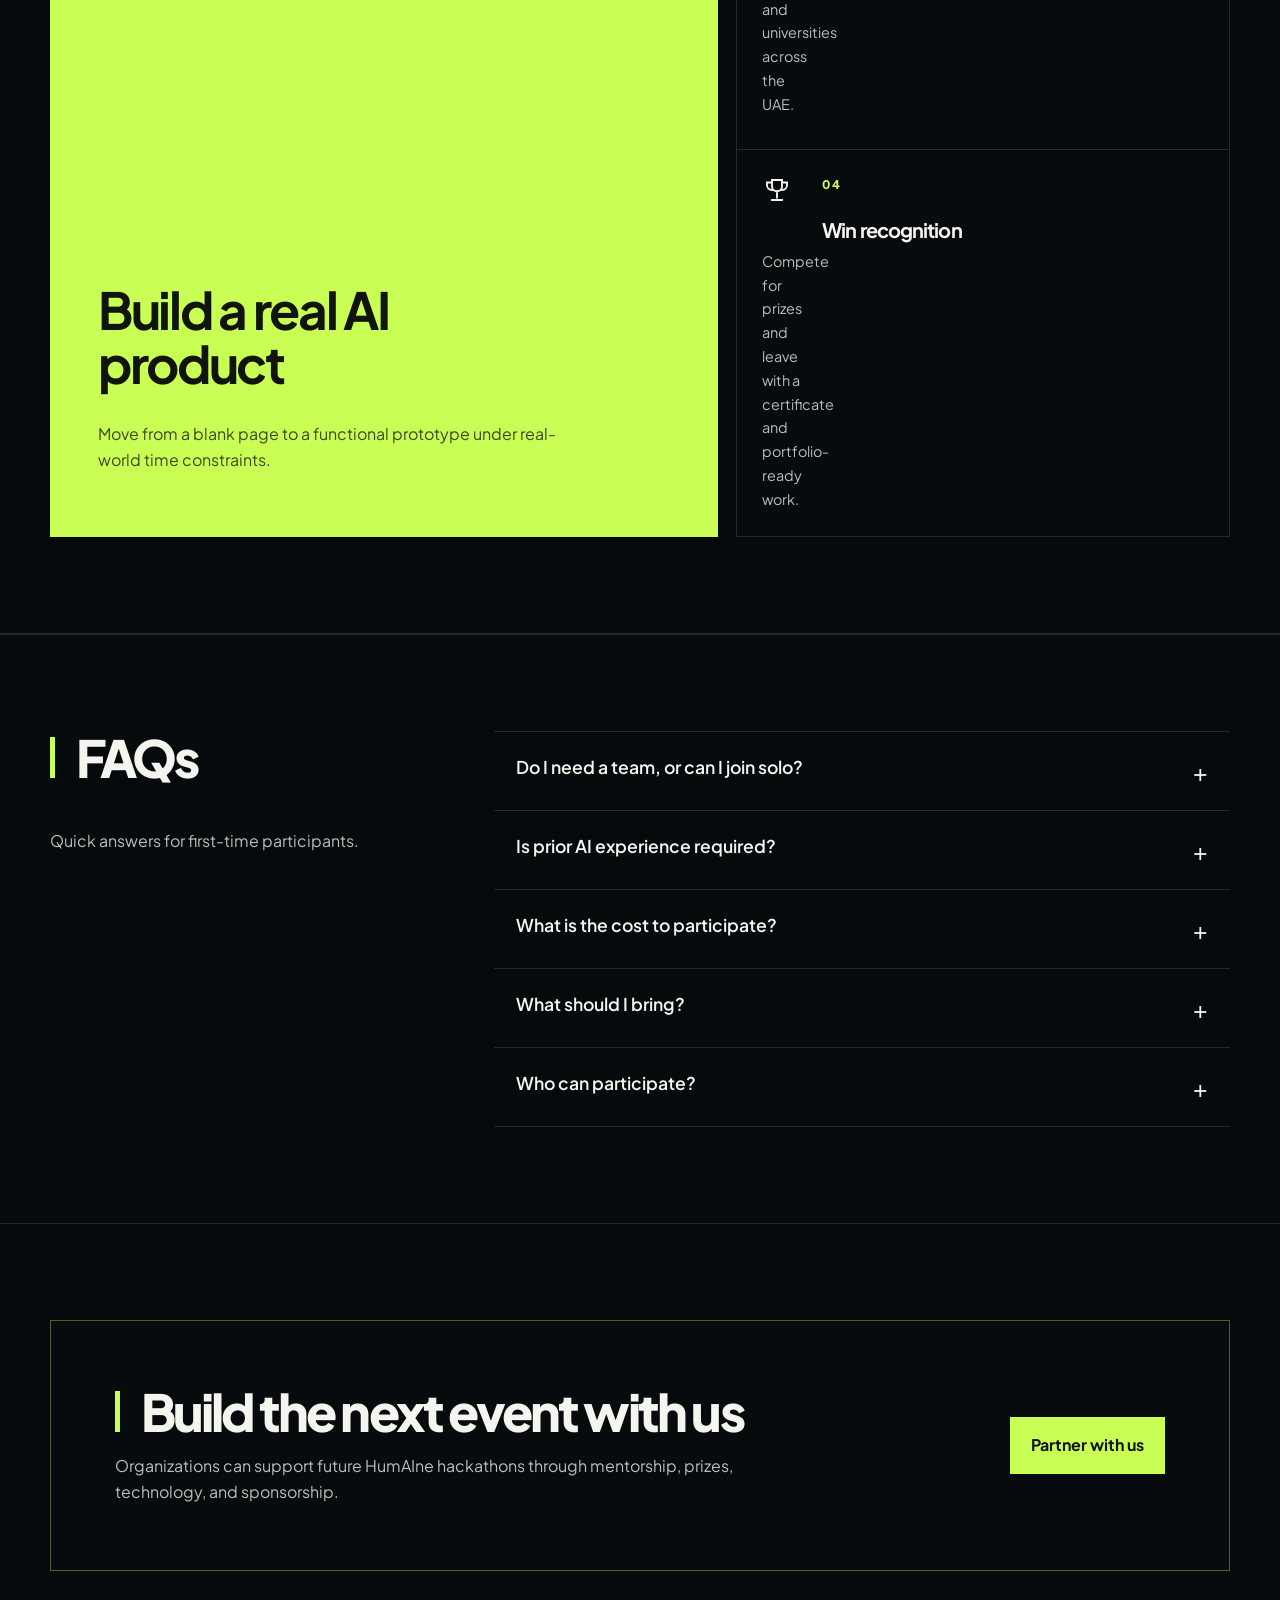
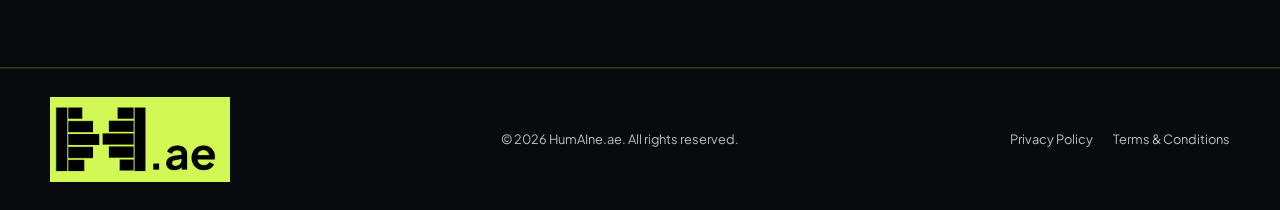
==== commit 75fea062: "fix bugs" ====
--- a/index.html
+++ b/index.html
@@ -44,7 +44,6 @@
             </div>
           </div>
         </div>
-        <div class="next-event-strip"><span><strong>Next hackathon:</strong> date coming soon</span><a href="/blitz-hackathon-2026/#future-updates">Get notified</a></div>
       </div>
     </section>
 
@@ -77,7 +76,7 @@
 
     <section class="faq-section" aria-labelledby="faq-title"><div class="container faq-layout"><div><h2 id="faq-title">FAQs</h2><p>Quick answers for first-time participants.</p></div><div class="faq-list"><details><summary>Do I need a team, or can I join solo?<span>+</span></summary><p>You can register your interest even if you do not yet have a complete team. Final team formation details will be shared with accepted participants.</p></details><details><summary>Is prior AI experience required?<span>+</span></summary><p>No. Curiosity, commitment, and a willingness to learn matter most. Teams can combine technical, design, research, and presentation skills.</p></details><details><summary>What is the cost to participate?<span>+</span></summary><p><strong>Participation is 100% free.</strong> There is no registration or attendance fee.</p></details><details><summary>What should I bring?<span>+</span></summary><p>Bring your laptop, charger, identification, and anything specified in the participant information sent before the event.</p></details><details><summary>Who can participate?<span>+</span></summary><p>The hackathon is open to eligible high-school and university students across the UAE.</p></details></div></div></section>
 
-    <section class="home-registration"><div class="container registration-callout"><div><h2>Stay in the loop</h2><p>Get future event dates and registration information when they are ready.</p></div><div class="closing-actions"><a class="btn" href="/blitz-hackathon-2026/#future-updates">Get notified</a><a class="text-link" href="/contact/#partners">Partner with us</a></div></div></section>
+    <section class="home-registration"><div class="container registration-callout"><div><h2>Build the next event with us</h2><p>Organizations can support future HumAIne hackathons through mentorship, prizes, technology, and sponsorship.</p></div><div class="closing-actions"><a class="btn" href="/contact/#partners">Partner with us</a></div></div></section>
   </main>
   <footer class="site-footer"><div class="container legal-footer"><span>© 2026 HumAIne.ae. All rights reserved.</span><nav aria-label="Legal"><a href="/privacy/">Privacy Policy</a><a href="/terms/">Terms &amp; Conditions</a></nav></div></footer>
 </body>
--- a/assets/css/styles.css
+++ b/assets/css/styles.css
@@ -1990,86 +1990,6 @@
   color: var(--ink);
 }
 
-/* Static-site mailing list form */
-.future-event-callout .registration-callout {
-  grid-template-columns: minmax(0, .9fr) minmax(360px, 1.1fr);
-  align-items: start;
-}
-
-.mailing-list-form {
-  width: 100%;
-  padding: clamp(24px, 3vw, 34px);
-  border: 1px solid rgba(201, 255, 85, .35);
-  background: #080b0d;
-}
-
-.mailing-list-form > label {
-  display: block;
-  margin-bottom: 10px;
-  color: var(--ink);
-  font-weight: 750;
-}
-
-.mailing-list-fields {
-  display: grid;
-  grid-template-columns: minmax(0, 1fr) auto;
-}
-
-.mailing-list-fields input {
-  min-width: 0;
-  min-height: 52px;
-  padding: 12px 15px;
-  border: 1px solid rgba(255, 255, 255, .24);
-  border-right: 0;
-  border-radius: 0;
-  outline: 0;
-  background: #111619;
-  color: var(--ink);
-  font: inherit;
-}
-
-.mailing-list-fields input:focus {
-  border-color: var(--lime);
-  box-shadow: inset 0 0 0 1px var(--lime);
-}
-
-.mailing-list-fields .btn {
-  min-height: 52px;
-  border-radius: 0;
-  cursor: pointer;
-}
-
-.mailing-list-consent,
-.mailing-list-success {
-  margin: 13px 0 0;
-  font-size: .8rem;
-  line-height: 1.5;
-}
-
-.mailing-list-consent a {
-  color: var(--ink);
-}
-
-.mailing-list-success {
-  padding: 10px 12px;
-  border-left: 3px solid var(--lime);
-  color: var(--ink);
-}
-
-.form-honeypot {
-  position: absolute !important;
-  left: -10000px !important;
-  width: 1px !important;
-  height: 1px !important;
-  overflow: hidden !important;
-}
-
-@media (max-width: 900px) {
-  .future-event-callout .registration-callout {
-    grid-template-columns: 1fr;
-  }
-}
-
 @media (max-width: 760px) {
   .nav-menu-group {
     display: grid;
@@ -2118,16 +2038,6 @@
   }
 }
 
-@media (max-width: 560px) {
-  .mailing-list-fields {
-    grid-template-columns: 1fr;
-    gap: 10px;
-  }
-
-  .mailing-list-fields input {
-    border-right: 1px solid rgba(255, 255, 255, .24);
-  }
-}
 @media (max-width: 760px) {
   .registration-hero {
     align-items: flex-start;
@@ -3814,3 +3724,114 @@
     min-height: 230px;
   }
 }
+
+/* Final hero layout fixes */
+.home-credibility-grid {
+  grid-template-columns: minmax(0, 1fr) minmax(0, 1fr);
+  gap: clamp(36px, 5vw, 68px);
+  align-items: center;
+}
+
+.home-credibility-copy {
+  z-index: auto;
+  margin: 0;
+  padding: 0;
+}
+
+.home-event-carousel {
+  align-self: center;
+  min-width: 0;
+  min-height: 0;
+  margin: 0;
+  border: 0;
+  background: #090d0b;
+}
+
+.home-event-carousel::before {
+  display: none;
+}
+
+.home-event-carousel .carousel-viewport {
+  width: 100%;
+  height: auto;
+  max-height: none;
+  aspect-ratio: 4 / 3;
+  border: 0;
+}
+
+.home-event-carousel[data-carousel-auto-only] .carousel-slide {
+  z-index: 0;
+  opacity: 0;
+  visibility: visible;
+  animation: home-carousel-crossfade 30s infinite;
+}
+
+.home-event-carousel[data-carousel-auto-only] .carousel-slide:nth-child(1) { animation-delay: 0s; }
+.home-event-carousel[data-carousel-auto-only] .carousel-slide:nth-child(2) { animation-delay: 6s; }
+.home-event-carousel[data-carousel-auto-only] .carousel-slide:nth-child(3) { animation-delay: 12s; }
+.home-event-carousel[data-carousel-auto-only] .carousel-slide:nth-child(4) { animation-delay: 18s; }
+.home-event-carousel[data-carousel-auto-only] .carousel-slide:nth-child(5) { animation-delay: 24s; }
+
+.home-event-carousel[data-carousel-auto-only]:hover .carousel-slide {
+  animation-play-state: paused;
+}
+
+@keyframes home-carousel-crossfade {
+  0%, 17.5% { opacity: 1; }
+  20%, 100% { opacity: 0; }
+}
+
+.event-story-hero-layout {
+  grid-template-columns: minmax(0, .9fr) minmax(0, 1.1fr);
+  gap: clamp(48px, 6vw, 76px);
+  align-items: center;
+}
+
+.event-story-heading {
+  min-width: 0;
+}
+
+.event-story-heading h1 {
+  max-width: 9.5ch;
+  font-size: clamp(3rem, 5vw, 4.8rem);
+  line-height: 1.02;
+  overflow-wrap: normal;
+}
+
+.event-story-lead-image {
+  min-width: 0;
+  min-height: 0;
+  border: 0;
+}
+
+.event-story-lead-image img {
+  width: 100%;
+  height: auto;
+  min-height: 0;
+  aspect-ratio: 4 / 3;
+  object-fit: cover;
+}
+
+@media (max-width: 960px) {
+  .home-credibility-grid,
+  .event-story-hero-layout {
+    grid-template-columns: 1fr;
+  }
+
+  .event-story-heading h1 {
+    max-width: 12ch;
+  }
+}
+
+@media (prefers-reduced-motion: reduce) {
+  .home-event-carousel[data-carousel-auto-only] .carousel-slide {
+    animation: none;
+    opacity: 0;
+    visibility: hidden;
+  }
+
+  .home-event-carousel[data-carousel-auto-only] .carousel-slide:first-child {
+    opacity: 1;
+    visibility: visible;
+  }
+}
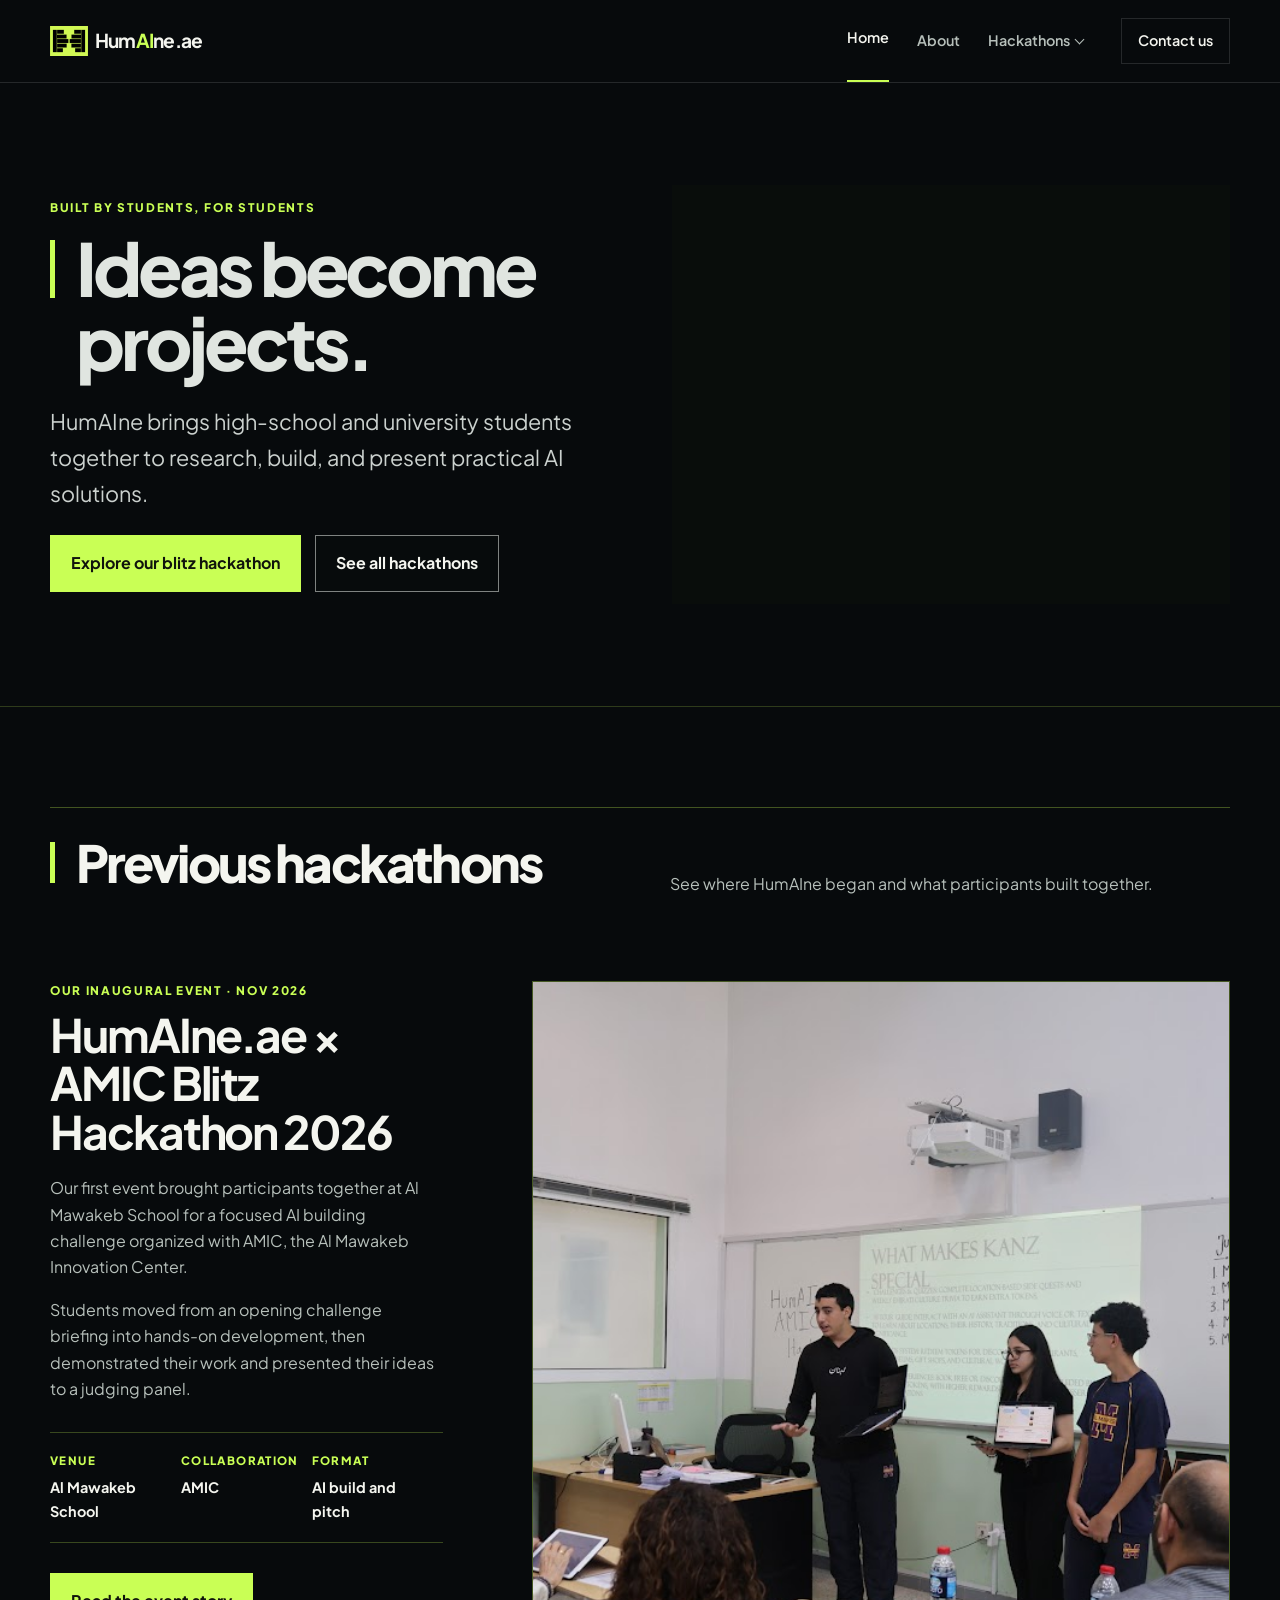
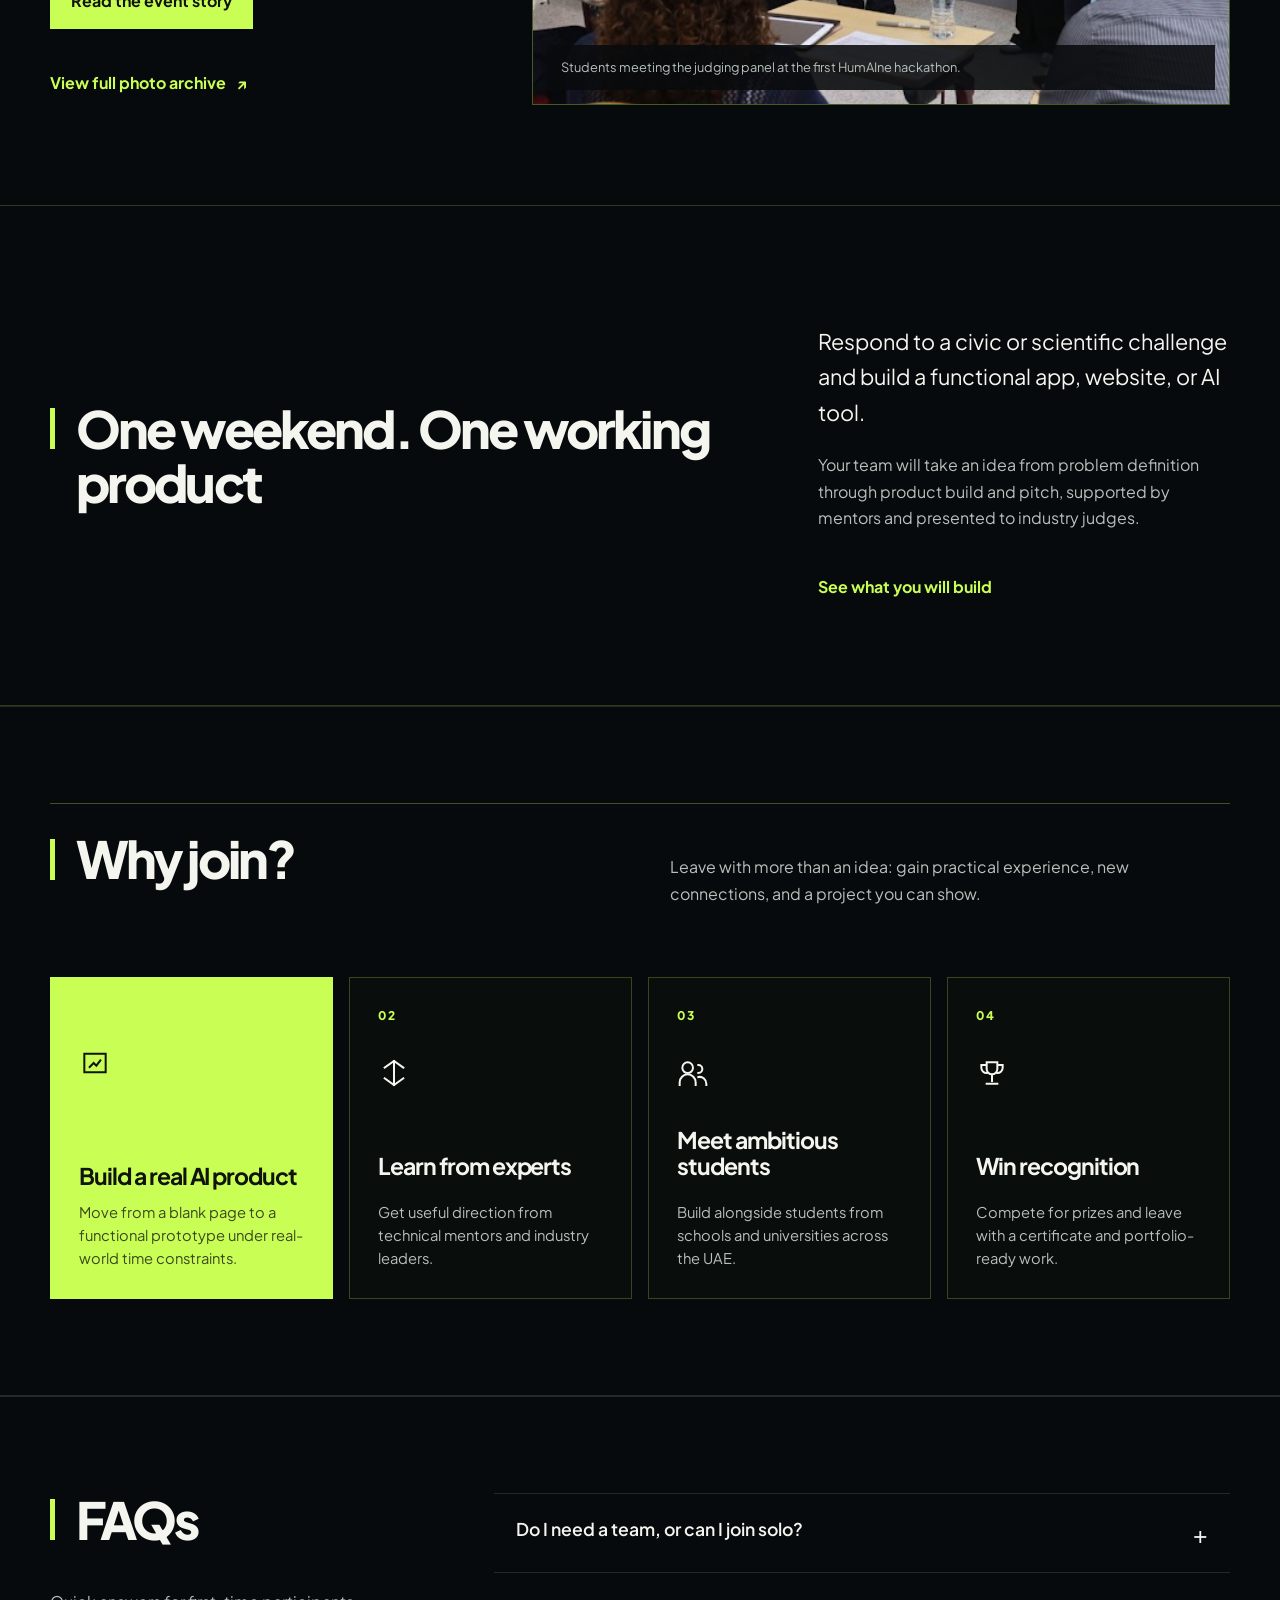
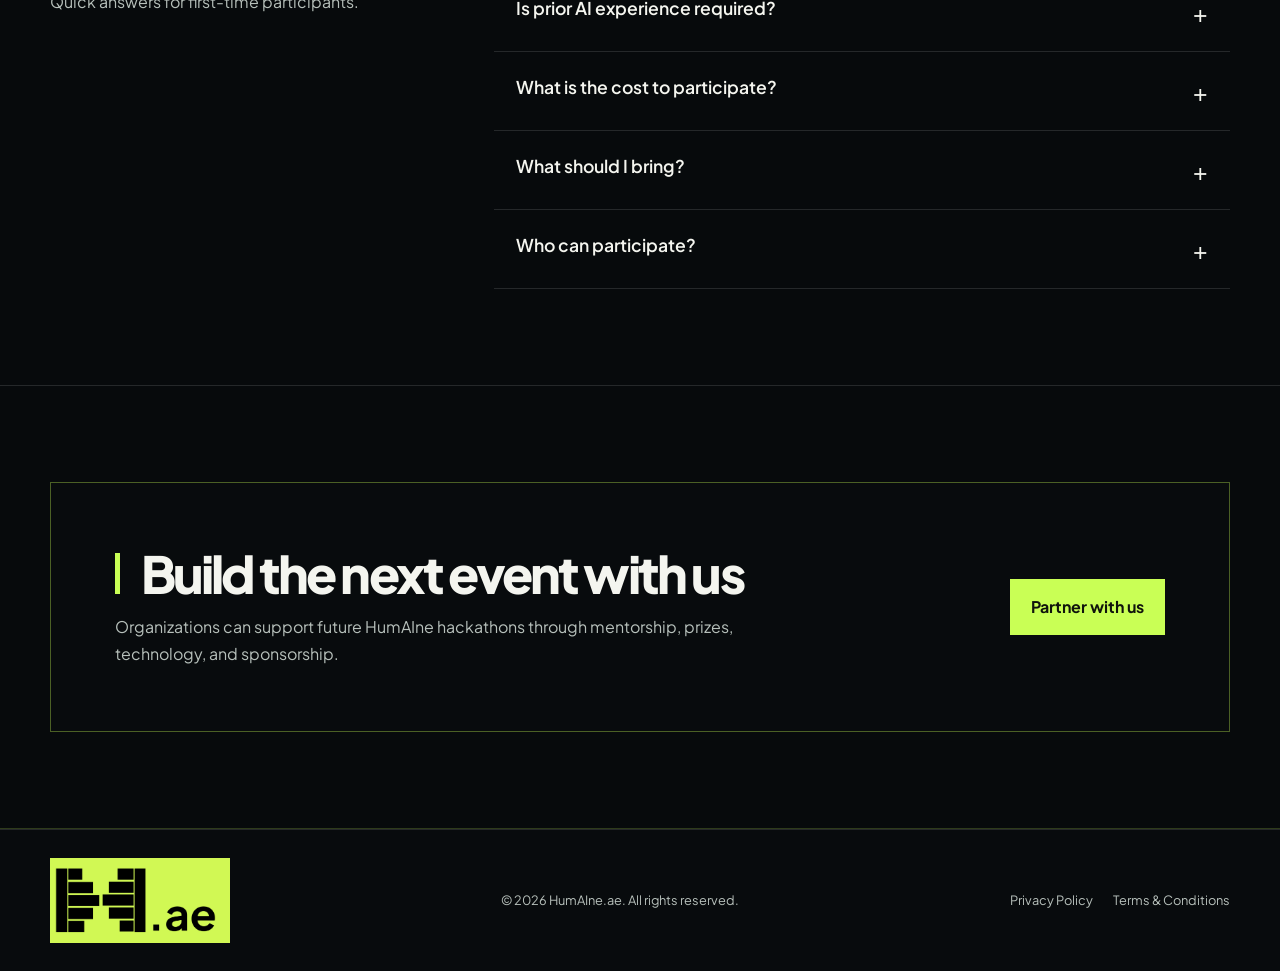
==== commit e02e2f05: "final actual nasser push" ====
--- a/index.html
+++ b/index.html
@@ -36,11 +36,11 @@
           </div>
           <div class="event-carousel home-event-carousel" data-carousel data-carousel-auto-only data-carousel-interval="6000" aria-roledescription="carousel" aria-label="HumAIne AMIC Blitz Hackathon highlights">
             <div class="carousel-viewport">
-              <figure class="carousel-slide is-active" data-carousel-slide aria-hidden="false"><img src="assets/images/events/blitz-2026/opening-briefing.jpg" width="900" height="600" alt="Organizers introducing the HumAIne AMIC Blitz Hackathon to students at Al Mawakeb School" loading="eager" decoding="async" fetchpriority="high"></figure>
-              <figure class="carousel-slide" data-carousel-slide aria-hidden="true"><img src="assets/images/events/blitz-2026/student-project-build.jpg" width="1600" height="1067" alt="Students developing projects on laptops during the Blitz Hackathon" loading="eager" decoding="async" fetchpriority="low"></figure>
-              <figure class="carousel-slide" data-carousel-slide aria-hidden="true"><img src="assets/images/events/blitz-2026/active-build-session.jpg" width="1600" height="1067" alt="Participants collaborating during the Blitz Hackathon build session" loading="eager" decoding="async" fetchpriority="low"></figure>
-              <figure class="carousel-slide" data-carousel-slide aria-hidden="true"><img src="assets/images/events/blitz-2026/student-team-with-judges.jpg" width="900" height="600" alt="Three students standing at the front of the room with a certificate while judges sit nearby" loading="eager" decoding="async" fetchpriority="low"></figure>
-              <figure class="carousel-slide" data-carousel-slide aria-hidden="true"><img src="assets/images/events/blitz-2026/award-ceremony.jpg" width="1600" height="1201" alt="Students and event organizers holding an award at the end of the Blitz Hackathon" loading="eager" decoding="async" fetchpriority="low"></figure>
+              <figure class="carousel-slide is-active" data-carousel-slide aria-hidden="false"><img src="assets/images/events/blitz-2026/opening-briefing.jpg" width="900" height="600" alt="Organizers introducing the HumAIne AMIC Blitz Hackathon to students at Al Mawakeb School" loading="eager" decoding="async" fetchpriority="high"><figcaption><strong>It starts with a challenge</strong><span>Participants receive the brief and begin shaping their ideas.</span></figcaption></figure>
+              <figure class="carousel-slide" data-carousel-slide aria-hidden="true"><img src="assets/images/events/blitz-2026/student-project-build.jpg" width="1600" height="1067" alt="Students developing projects on laptops during the Blitz Hackathon" loading="eager" decoding="async" fetchpriority="low"><figcaption><strong>Ideas become working projects</strong><span>Students research, program, test, and improve their solutions.</span></figcaption></figure>
+              <figure class="carousel-slide" data-carousel-slide aria-hidden="true"><img src="assets/images/events/blitz-2026/active-build-session.jpg" width="1600" height="1067" alt="Participants collaborating during the Blitz Hackathon build session" loading="eager" decoding="async" fetchpriority="low"><figcaption><strong>Built through collaboration</strong><span>Teams combine technical thinking, design, and communication.</span></figcaption></figure>
+              <figure class="carousel-slide" data-carousel-slide aria-hidden="true"><img src="assets/images/events/blitz-2026/student-team-with-judges.jpg" width="900" height="600" alt="Three students standing at the front of the room with a certificate while judges sit nearby" loading="eager" decoding="async" fetchpriority="low"><figcaption><strong>Presented with confidence</strong><span>Teams demonstrate their projects and explain the impact behind them.</span></figcaption></figure>
+              <figure class="carousel-slide" data-carousel-slide aria-hidden="true"><img src="assets/images/events/blitz-2026/award-ceremony.jpg" width="1600" height="1201" alt="Students and event organizers holding an award at the end of the Blitz Hackathon" loading="eager" decoding="async" fetchpriority="low"><figcaption><strong>Work worth recognizing</strong><span>The event closes by celebrating the strongest ideas and teams.</span></figcaption></figure>
             </div>
           </div>
         </div>
--- a/assets/css/styles.css
+++ b/assets/css/styles.css
@@ -3835,3 +3835,150 @@
     visibility: visible;
   }
 }
+
+/* Compact event hero and balanced value cards */
+.event-story-hero {
+  padding-top: 42px;
+}
+
+.value-layout {
+  display: grid;
+  grid-template-columns: repeat(4, minmax(0, 1fr));
+  gap: 16px;
+}
+
+.value-stack {
+  display: contents;
+}
+
+.value-layout > .value-feature,
+.value-layout > .value-stack > article {
+  display: flex;
+  min-width: 0;
+  min-height: 310px;
+  padding: 28px;
+  flex-direction: column;
+  align-items: flex-start;
+  border: 1px solid rgba(201, 255, 85, .24);
+}
+
+.value-layout > .value-stack > article {
+  background: #090d0b;
+}
+
+.value-layout > .value-feature {
+  background: var(--lime);
+  color: #10140c;
+}
+
+.value-layout .value-feature svg,
+.value-layout .value-stack svg {
+  grid-row: auto;
+  width: 32px;
+  height: 32px;
+  margin: 0 0 28px;
+}
+
+.value-layout .value-feature > span,
+.value-layout .value-stack article > span {
+  order: -1;
+  margin: 0 0 22px;
+}
+
+.value-layout .value-feature h3,
+.value-layout .value-stack h3 {
+  margin: auto 0 12px;
+  font-size: clamp(1.25rem, 1.8vw, 1.65rem);
+  line-height: 1.12;
+}
+
+.value-layout .value-feature p,
+.value-layout .value-stack p {
+  margin: 0;
+  font-size: .92rem;
+  line-height: 1.55;
+}
+
+.why-join .section-head > p {
+  max-width: 560px;
+  justify-self: end;
+  font-size: 1rem;
+}
+
+@media (max-width: 1000px) {
+  .value-layout {
+    grid-template-columns: repeat(2, minmax(0, 1fr));
+  }
+}
+
+@media (max-width: 620px) {
+  .event-story-hero {
+    padding-top: 30px;
+  }
+
+  .value-layout {
+    grid-template-columns: 1fr;
+  }
+
+  .value-layout > .value-feature,
+  .value-layout > .value-stack > article {
+    min-height: 250px;
+  }
+
+  .why-join .section-head > p {
+    justify-self: start;
+  }
+}
+
+/* Contextual homepage carousel captions */
+.home-event-carousel .carousel-slide::after {
+  position: absolute;
+  z-index: 1;
+  inset: 42% 0 0;
+  background: linear-gradient(transparent, rgba(5, 8, 7, .94));
+  content: "";
+  pointer-events: none;
+}
+
+.home-event-carousel .carousel-slide figcaption {
+  position: absolute;
+  z-index: 2;
+  right: 0;
+  bottom: 0;
+  left: 0;
+  display: block !important;
+  padding: clamp(22px, 4vw, 38px);
+  background: transparent;
+  color: var(--ink);
+  text-align: left;
+  pointer-events: none;
+}
+
+.home-event-carousel .carousel-slide figcaption strong,
+.home-event-carousel .carousel-slide figcaption span {
+  display: block;
+}
+
+.home-event-carousel .carousel-slide figcaption strong {
+  margin-bottom: 6px;
+  font-family: "Space Grotesk", sans-serif;
+  font-size: clamp(1.15rem, 2vw, 1.65rem);
+  line-height: 1.15;
+}
+
+.home-event-carousel .carousel-slide figcaption span {
+  max-width: 48ch;
+  color: #d1d8d3;
+  font-size: clamp(.82rem, 1.2vw, .98rem);
+  line-height: 1.5;
+}
+
+@media (max-width: 520px) {
+  .home-event-carousel .carousel-slide figcaption {
+    padding: 20px;
+  }
+
+  .home-event-carousel .carousel-slide figcaption span {
+    display: none;
+  }
+}
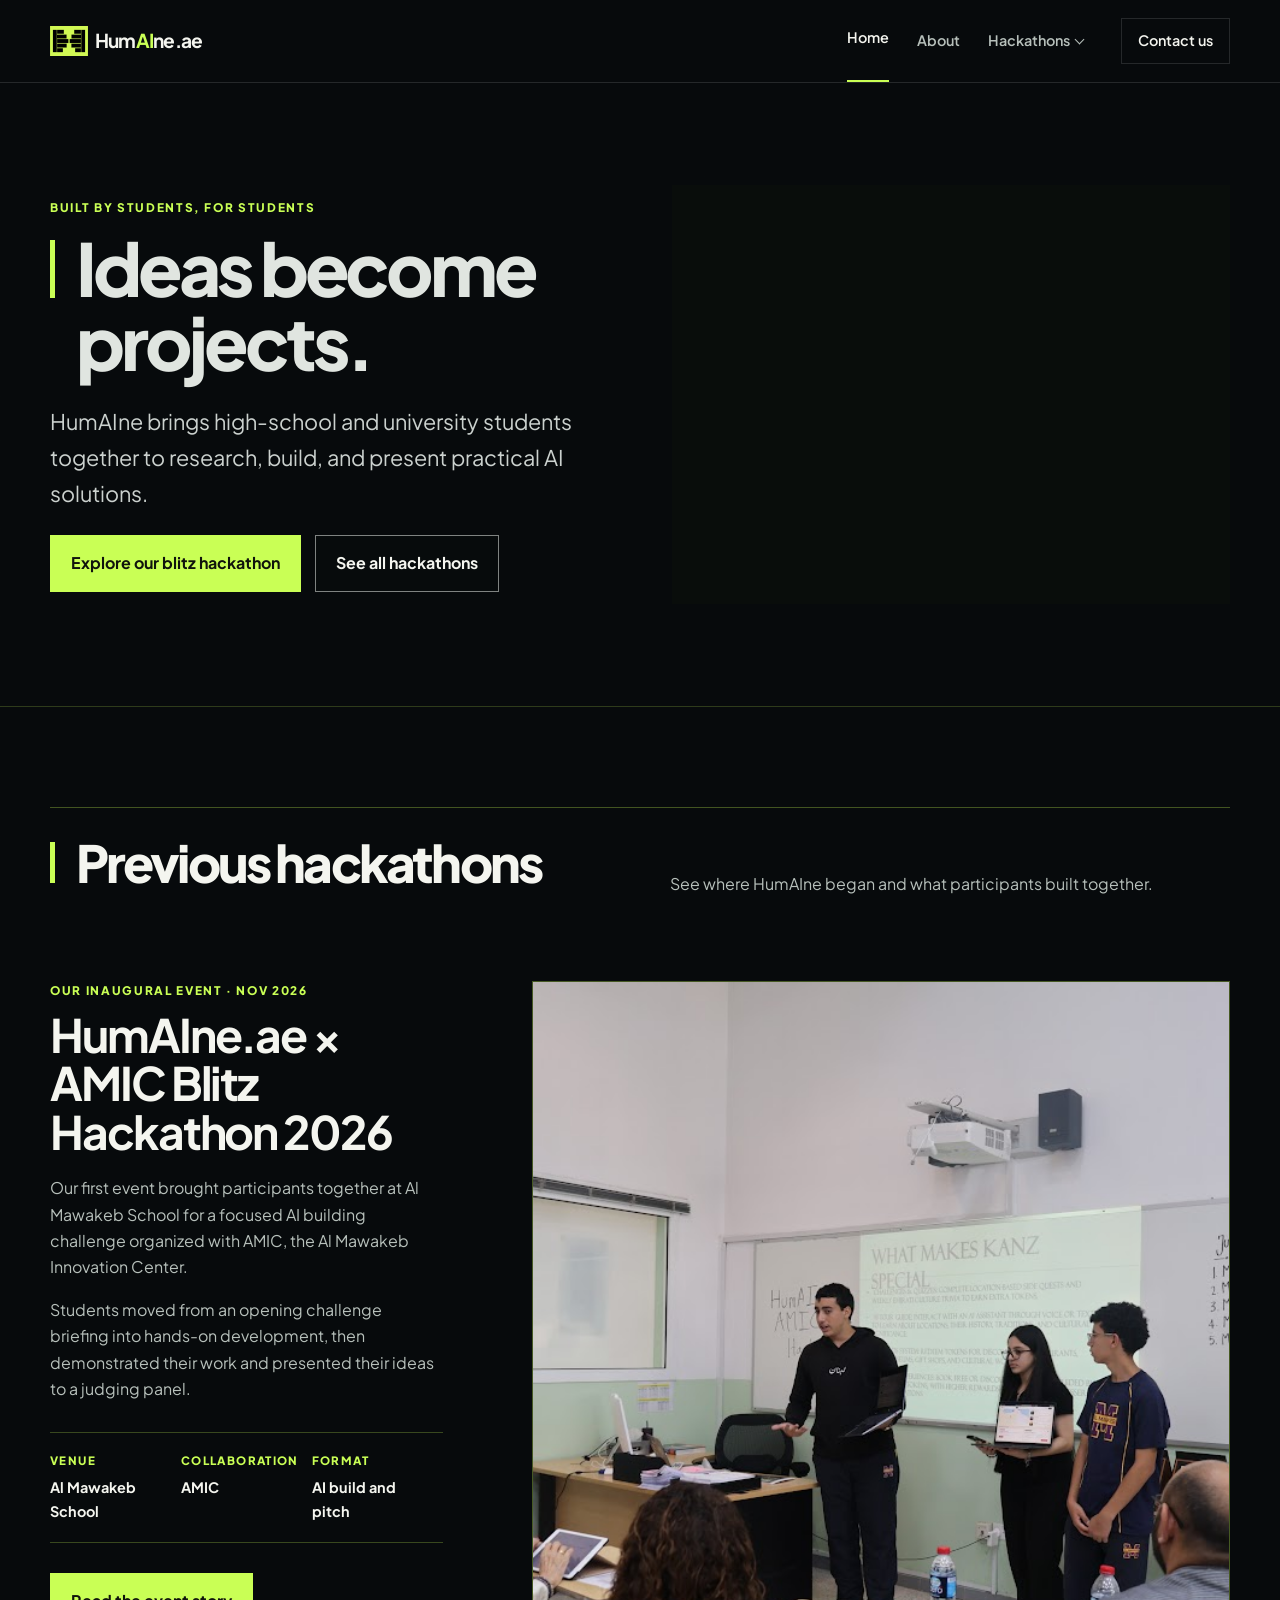
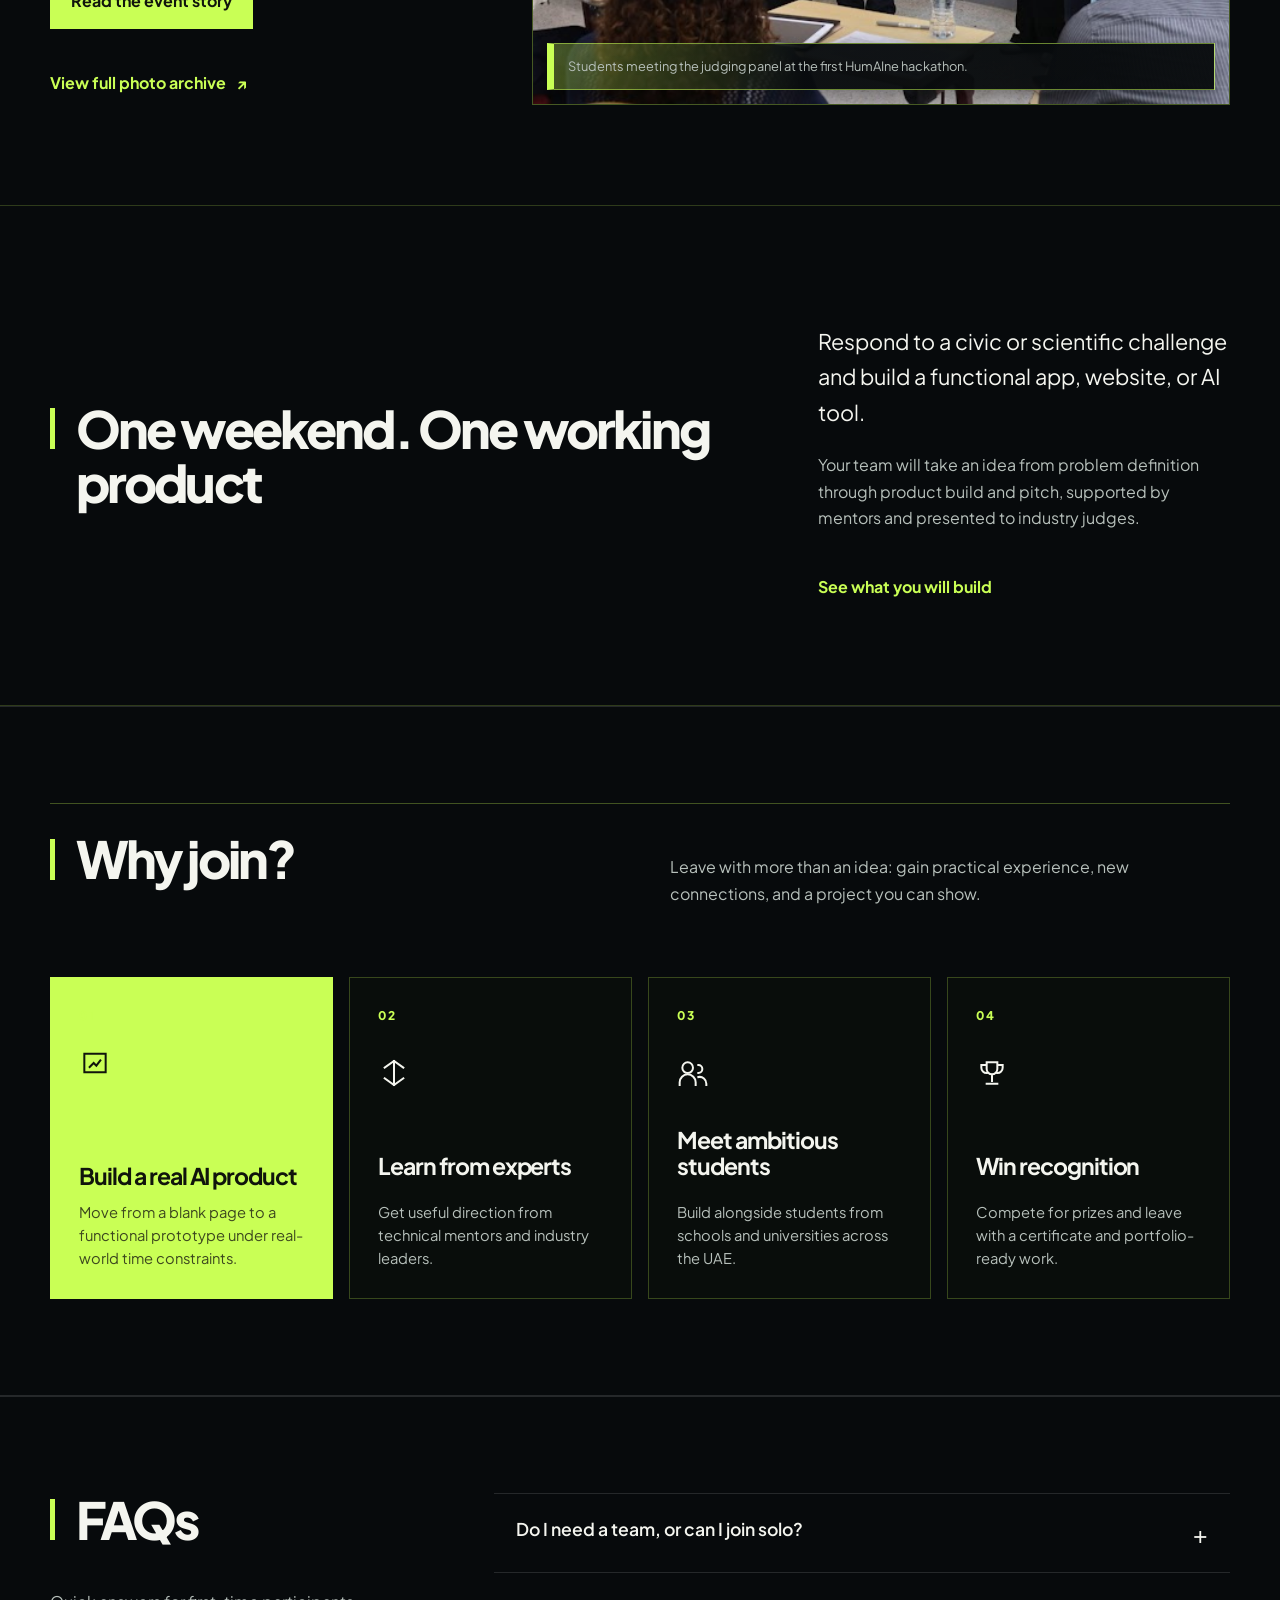
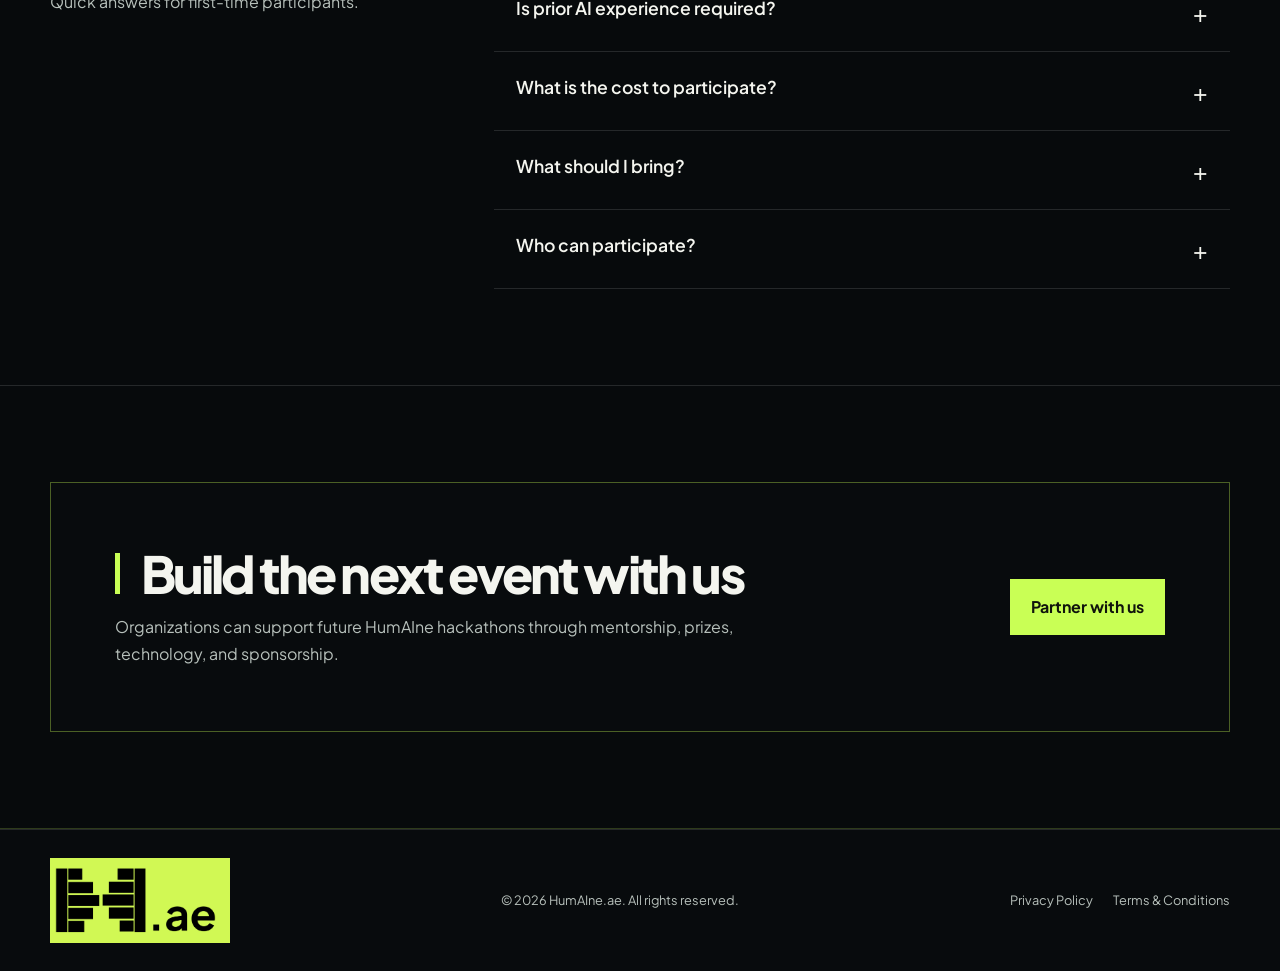
==== commit e795d82d: "overlay change" ====
--- a/index.html
+++ b/index.html
@@ -36,11 +36,11 @@
           </div>
           <div class="event-carousel home-event-carousel" data-carousel data-carousel-auto-only data-carousel-interval="6000" aria-roledescription="carousel" aria-label="HumAIne AMIC Blitz Hackathon highlights">
             <div class="carousel-viewport">
-              <figure class="carousel-slide is-active" data-carousel-slide aria-hidden="false"><img src="assets/images/events/blitz-2026/opening-briefing.jpg" width="900" height="600" alt="Organizers introducing the HumAIne AMIC Blitz Hackathon to students at Al Mawakeb School" loading="eager" decoding="async" fetchpriority="high"><figcaption><strong>It starts with a challenge</strong><span>Participants receive the brief and begin shaping their ideas.</span></figcaption></figure>
-              <figure class="carousel-slide" data-carousel-slide aria-hidden="true"><img src="assets/images/events/blitz-2026/student-project-build.jpg" width="1600" height="1067" alt="Students developing projects on laptops during the Blitz Hackathon" loading="eager" decoding="async" fetchpriority="low"><figcaption><strong>Ideas become working projects</strong><span>Students research, program, test, and improve their solutions.</span></figcaption></figure>
-              <figure class="carousel-slide" data-carousel-slide aria-hidden="true"><img src="assets/images/events/blitz-2026/active-build-session.jpg" width="1600" height="1067" alt="Participants collaborating during the Blitz Hackathon build session" loading="eager" decoding="async" fetchpriority="low"><figcaption><strong>Built through collaboration</strong><span>Teams combine technical thinking, design, and communication.</span></figcaption></figure>
-              <figure class="carousel-slide" data-carousel-slide aria-hidden="true"><img src="assets/images/events/blitz-2026/student-team-with-judges.jpg" width="900" height="600" alt="Three students standing at the front of the room with a certificate while judges sit nearby" loading="eager" decoding="async" fetchpriority="low"><figcaption><strong>Presented with confidence</strong><span>Teams demonstrate their projects and explain the impact behind them.</span></figcaption></figure>
-              <figure class="carousel-slide" data-carousel-slide aria-hidden="true"><img src="assets/images/events/blitz-2026/award-ceremony.jpg" width="1600" height="1201" alt="Students and event organizers holding an award at the end of the Blitz Hackathon" loading="eager" decoding="async" fetchpriority="low"><figcaption><strong>Work worth recognizing</strong><span>The event closes by celebrating the strongest ideas and teams.</span></figcaption></figure>
+              <figure class="carousel-slide is-active" data-carousel-slide aria-hidden="false"><img src="assets/images/events/blitz-2026/opening-briefing.jpg" width="900" height="600" alt="Organizers introducing the HumAIne AMIC Blitz Hackathon to students at Al Mawakeb School" loading="eager" decoding="async" fetchpriority="high"><figcaption>The opening briefing for HumAIne’s inaugural hackathon.</figcaption></figure>
+              <figure class="carousel-slide" data-carousel-slide aria-hidden="true"><img src="assets/images/events/blitz-2026/student-project-build.jpg" width="1600" height="1067" alt="Students developing projects on laptops during the Blitz Hackathon" loading="eager" decoding="async" fetchpriority="low"><figcaption>A participant developing an AI project during the build session.</figcaption></figure>
+              <figure class="carousel-slide" data-carousel-slide aria-hidden="true"><img src="assets/images/events/blitz-2026/active-build-session.jpg" width="1600" height="1067" alt="Participants collaborating during the Blitz Hackathon build session" loading="eager" decoding="async" fetchpriority="low"><figcaption>Student teams working through the AMIC Blitz challenge.</figcaption></figure>
+              <figure class="carousel-slide" data-carousel-slide aria-hidden="true"><img src="assets/images/events/blitz-2026/student-team-with-judges.jpg" width="900" height="600" alt="Three students standing at the front of the room with a certificate while judges sit nearby" loading="eager" decoding="async" fetchpriority="low"><figcaption>A student team receiving recognition from the judging panel.</figcaption></figure>
+              <figure class="carousel-slide" data-carousel-slide aria-hidden="true"><img src="assets/images/events/blitz-2026/award-ceremony.jpg" width="1600" height="1201" alt="Students and event organizers holding an award at the end of the Blitz Hackathon" loading="eager" decoding="async" fetchpriority="low"><figcaption>Celebrating the winning teams at the close of the event.</figcaption></figure>
             </div>
           </div>
         </div>
--- a/assets/css/styles.css
+++ b/assets/css/styles.css
@@ -12,7 +12,6 @@
   font-weight: 200 800;
   font-display: swap;
 }
-
 :root {
   --ink: #f4f5ef;
   --night: #080b0d;
@@ -1647,7 +1646,6 @@
   transition-duration: .9s;
 }
 
-.home-event-carousel figcaption,
 .home-event-carousel .carousel-controls,
 .home-event-carousel .carousel-status {
   display: none !important;
@@ -3230,15 +3228,24 @@
 }
 .past-event-image figcaption,
 .event-story-lead-image figcaption,
-.event-story-side-image figcaption {
+.event-story-side-image figcaption,
+.home-event-carousel .carousel-slide figcaption {
   position: absolute;
   right: 14px;
   bottom: 14px;
   left: 14px;
   padding: 12px 14px;
-  background: rgba(8, 11, 13, 0.88);
+  border: 1px solid rgba(201, 255, 85, .5);
+  border-left: 7px solid var(--lime);
+  background: linear-gradient(90deg, rgba(201, 255, 85, .3), rgba(8, 11, 13, .96) 38%);
+  box-shadow: 0 8px 26px rgba(0, 0, 0, .42);
   color: var(--soft);
+  font-family: inherit;
   font-size: 0.8rem;
+  font-weight: 400;
+  line-height: 1.65;
+  letter-spacing: normal;
+  text-transform: none;
 }
 .event-facts {
   display: grid;
@@ -3540,12 +3547,6 @@
   aspect-ratio: 4 / 3;
   max-height: 470px;
 }
-.home-event-carousel .carousel-slide figcaption {
-  right: 12px;
-  bottom: 12px;
-  left: 12px;
-  text-align: left;
-}
 .home-event-carousel .carousel-slide {
   transition-duration: 0.3s;
 }
@@ -3772,13 +3773,30 @@
 .home-event-carousel[data-carousel-auto-only] .carousel-slide:nth-child(4) { animation-delay: 18s; }
 .home-event-carousel[data-carousel-auto-only] .carousel-slide:nth-child(5) { animation-delay: 24s; }
 
-.home-event-carousel[data-carousel-auto-only]:hover .carousel-slide {
-  animation-play-state: paused;
-}
-
 @keyframes home-carousel-crossfade {
   0%, 17.5% { opacity: 1; }
   20%, 100% { opacity: 0; }
+}
+
+.home-event-carousel .carousel-viewport::after {
+  position: absolute;
+  z-index: 5;
+  right: 0;
+  bottom: 0;
+  left: 0;
+  height: 6px;
+  background: var(--lime);
+  content: "";
+  transform: scaleX(0);
+  transform-origin: left;
+  box-shadow: 0 -2px 12px rgba(201, 255, 85, .55);
+  animation: carousel-timer 6s linear infinite;
+  pointer-events: none;
+}
+
+@keyframes carousel-timer {
+  from { transform: scaleX(0); }
+  to { transform: scaleX(1); }
 }
 
 .event-story-hero-layout {
@@ -3833,6 +3851,10 @@
   .home-event-carousel[data-carousel-auto-only] .carousel-slide:first-child {
     opacity: 1;
     visibility: visible;
+  }
+
+  .home-event-carousel .carousel-viewport::after {
+    display: none;
   }
 }
 
@@ -3929,56 +3951,3 @@
     justify-self: start;
   }
 }
-
-/* Contextual homepage carousel captions */
-.home-event-carousel .carousel-slide::after {
-  position: absolute;
-  z-index: 1;
-  inset: 42% 0 0;
-  background: linear-gradient(transparent, rgba(5, 8, 7, .94));
-  content: "";
-  pointer-events: none;
-}
-
-.home-event-carousel .carousel-slide figcaption {
-  position: absolute;
-  z-index: 2;
-  right: 0;
-  bottom: 0;
-  left: 0;
-  display: block !important;
-  padding: clamp(22px, 4vw, 38px);
-  background: transparent;
-  color: var(--ink);
-  text-align: left;
-  pointer-events: none;
-}
-
-.home-event-carousel .carousel-slide figcaption strong,
-.home-event-carousel .carousel-slide figcaption span {
-  display: block;
-}
-
-.home-event-carousel .carousel-slide figcaption strong {
-  margin-bottom: 6px;
-  font-family: "Space Grotesk", sans-serif;
-  font-size: clamp(1.15rem, 2vw, 1.65rem);
-  line-height: 1.15;
-}
-
-.home-event-carousel .carousel-slide figcaption span {
-  max-width: 48ch;
-  color: #d1d8d3;
-  font-size: clamp(.82rem, 1.2vw, .98rem);
-  line-height: 1.5;
-}
-
-@media (max-width: 520px) {
-  .home-event-carousel .carousel-slide figcaption {
-    padding: 20px;
-  }
-
-  .home-event-carousel .carousel-slide figcaption span {
-    display: none;
-  }
-}
